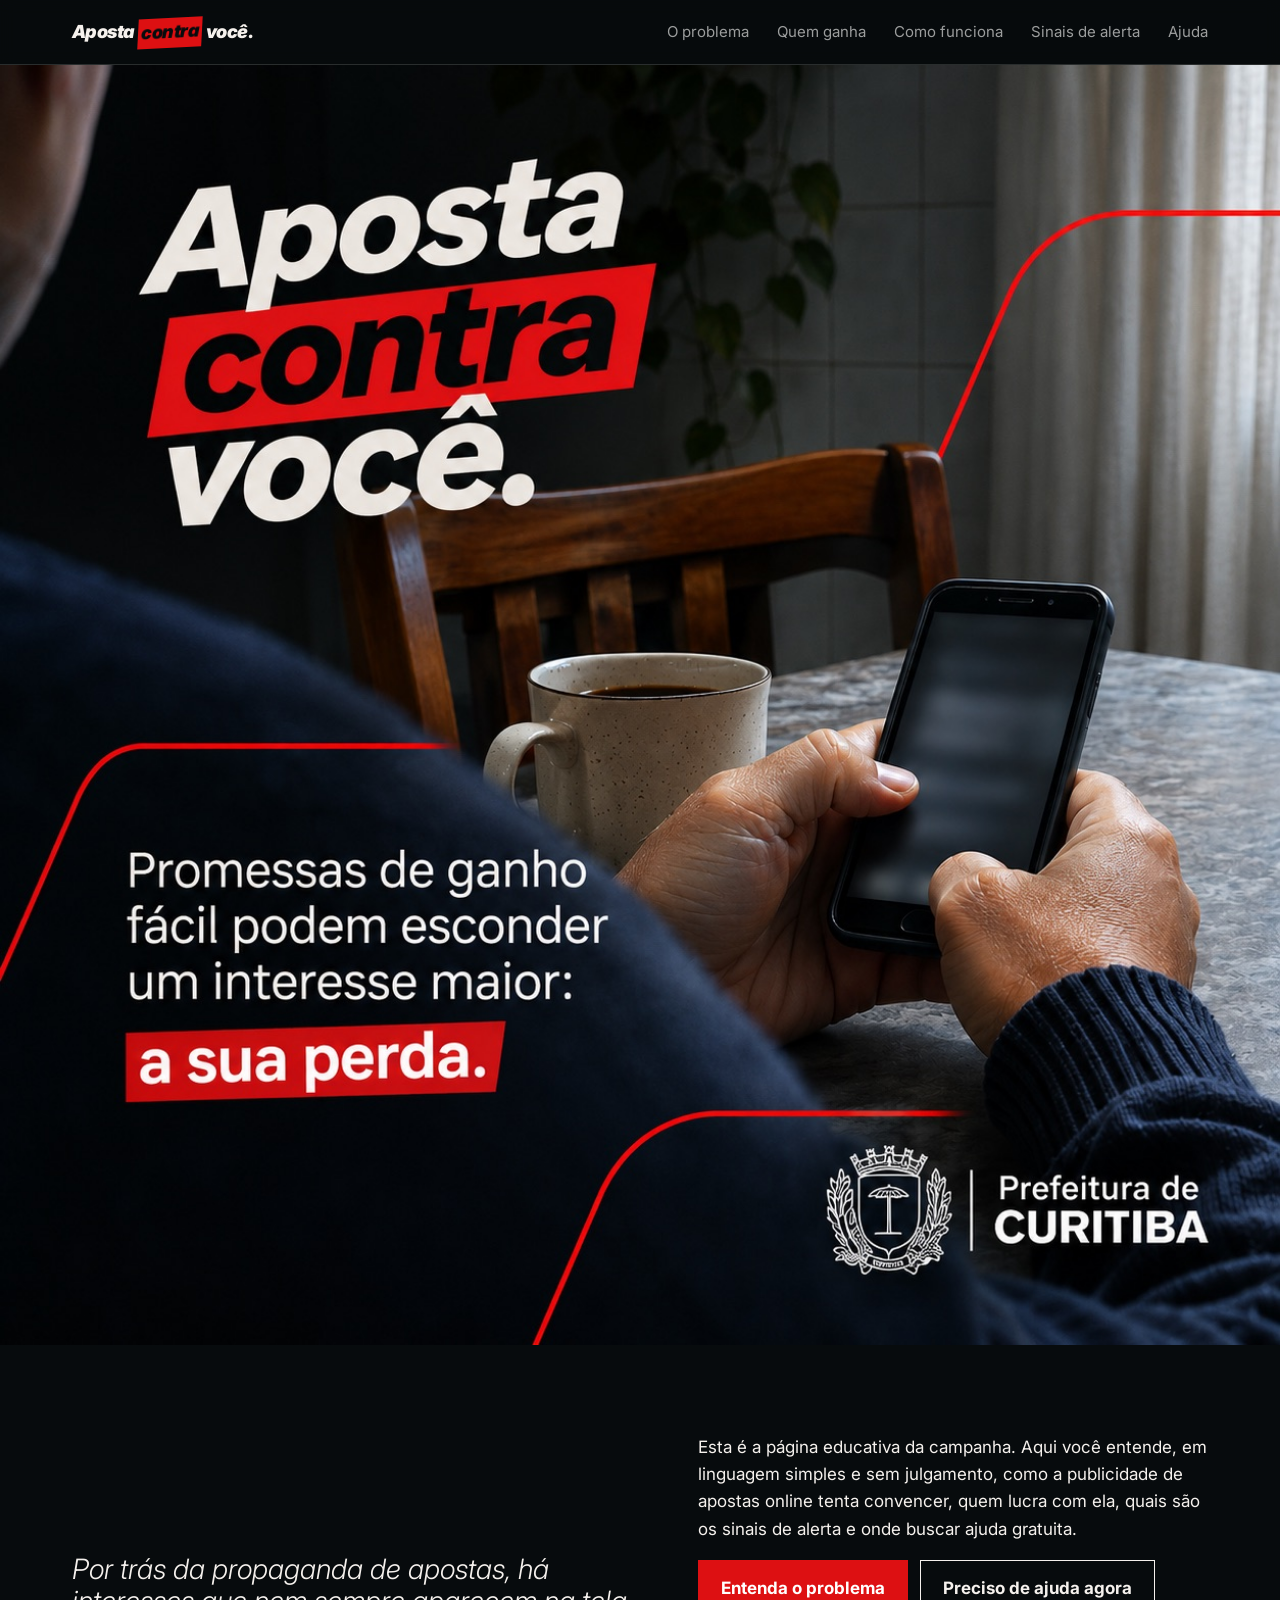
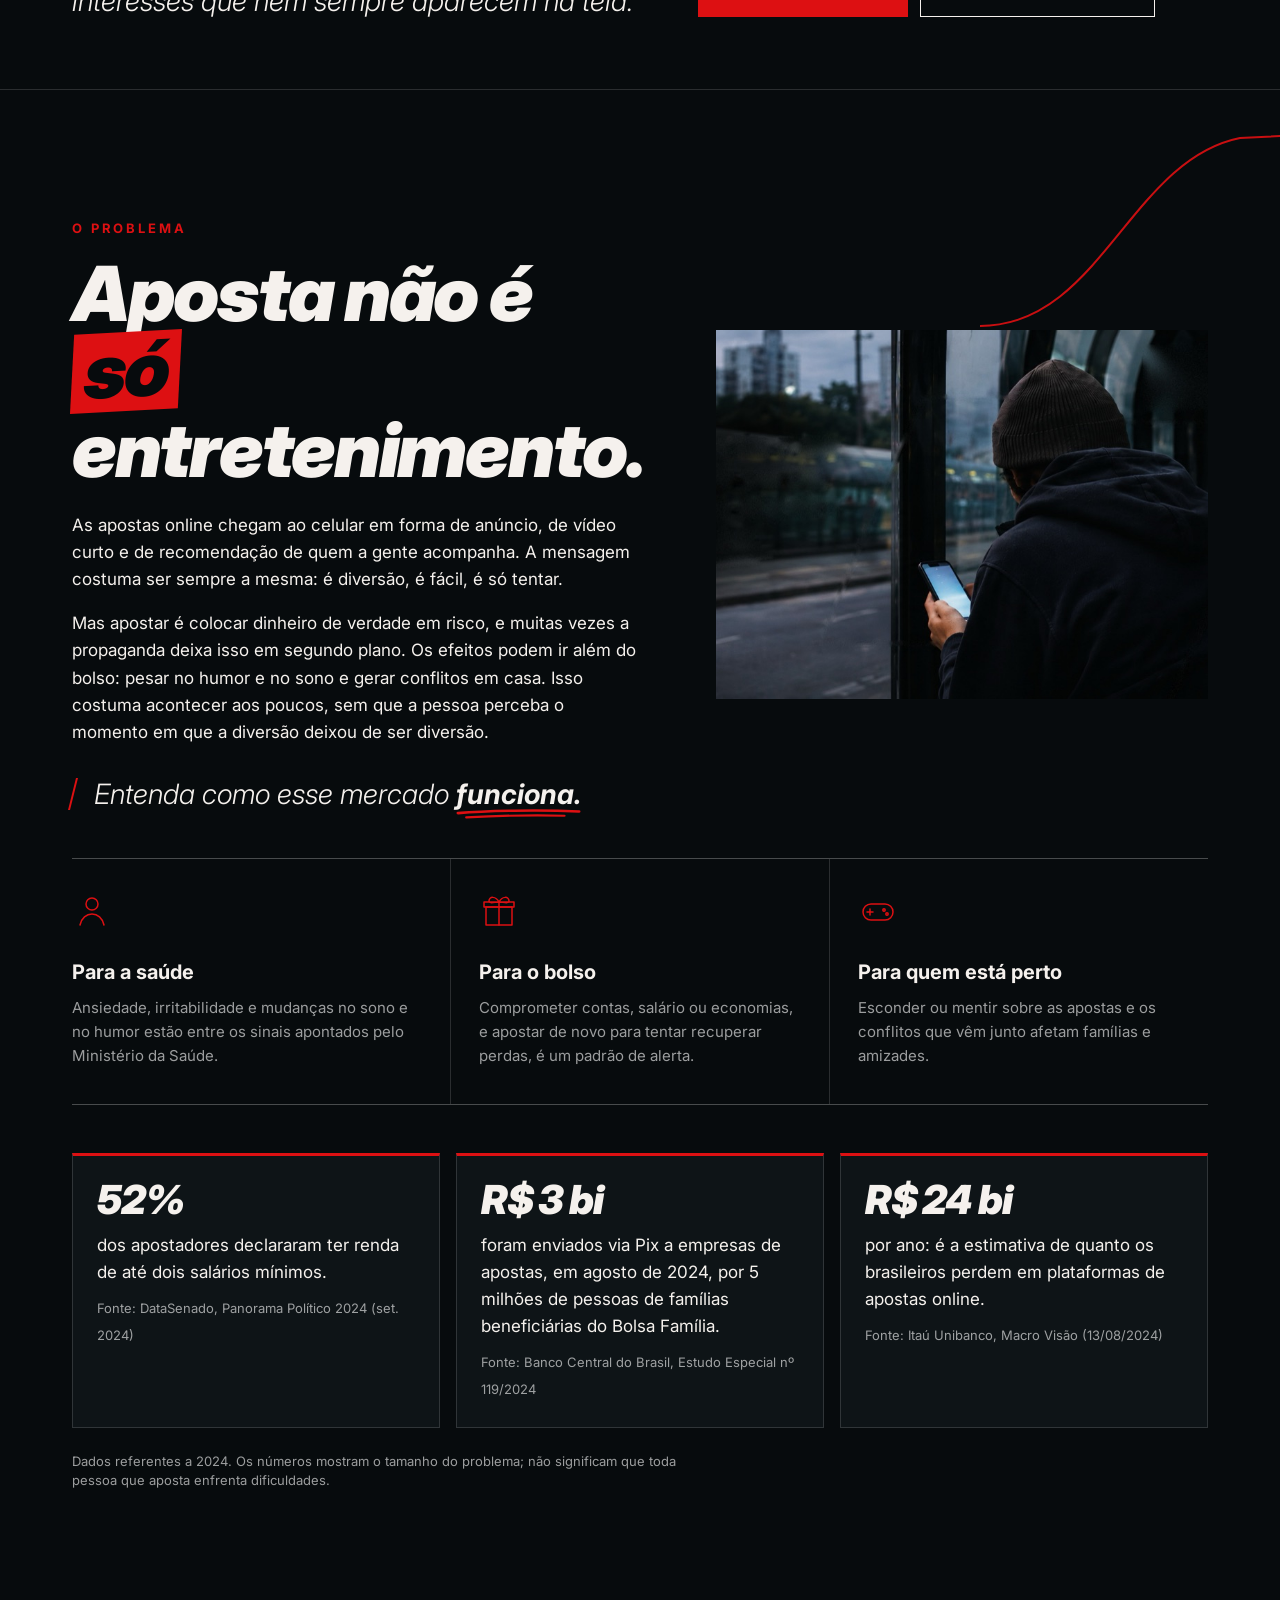
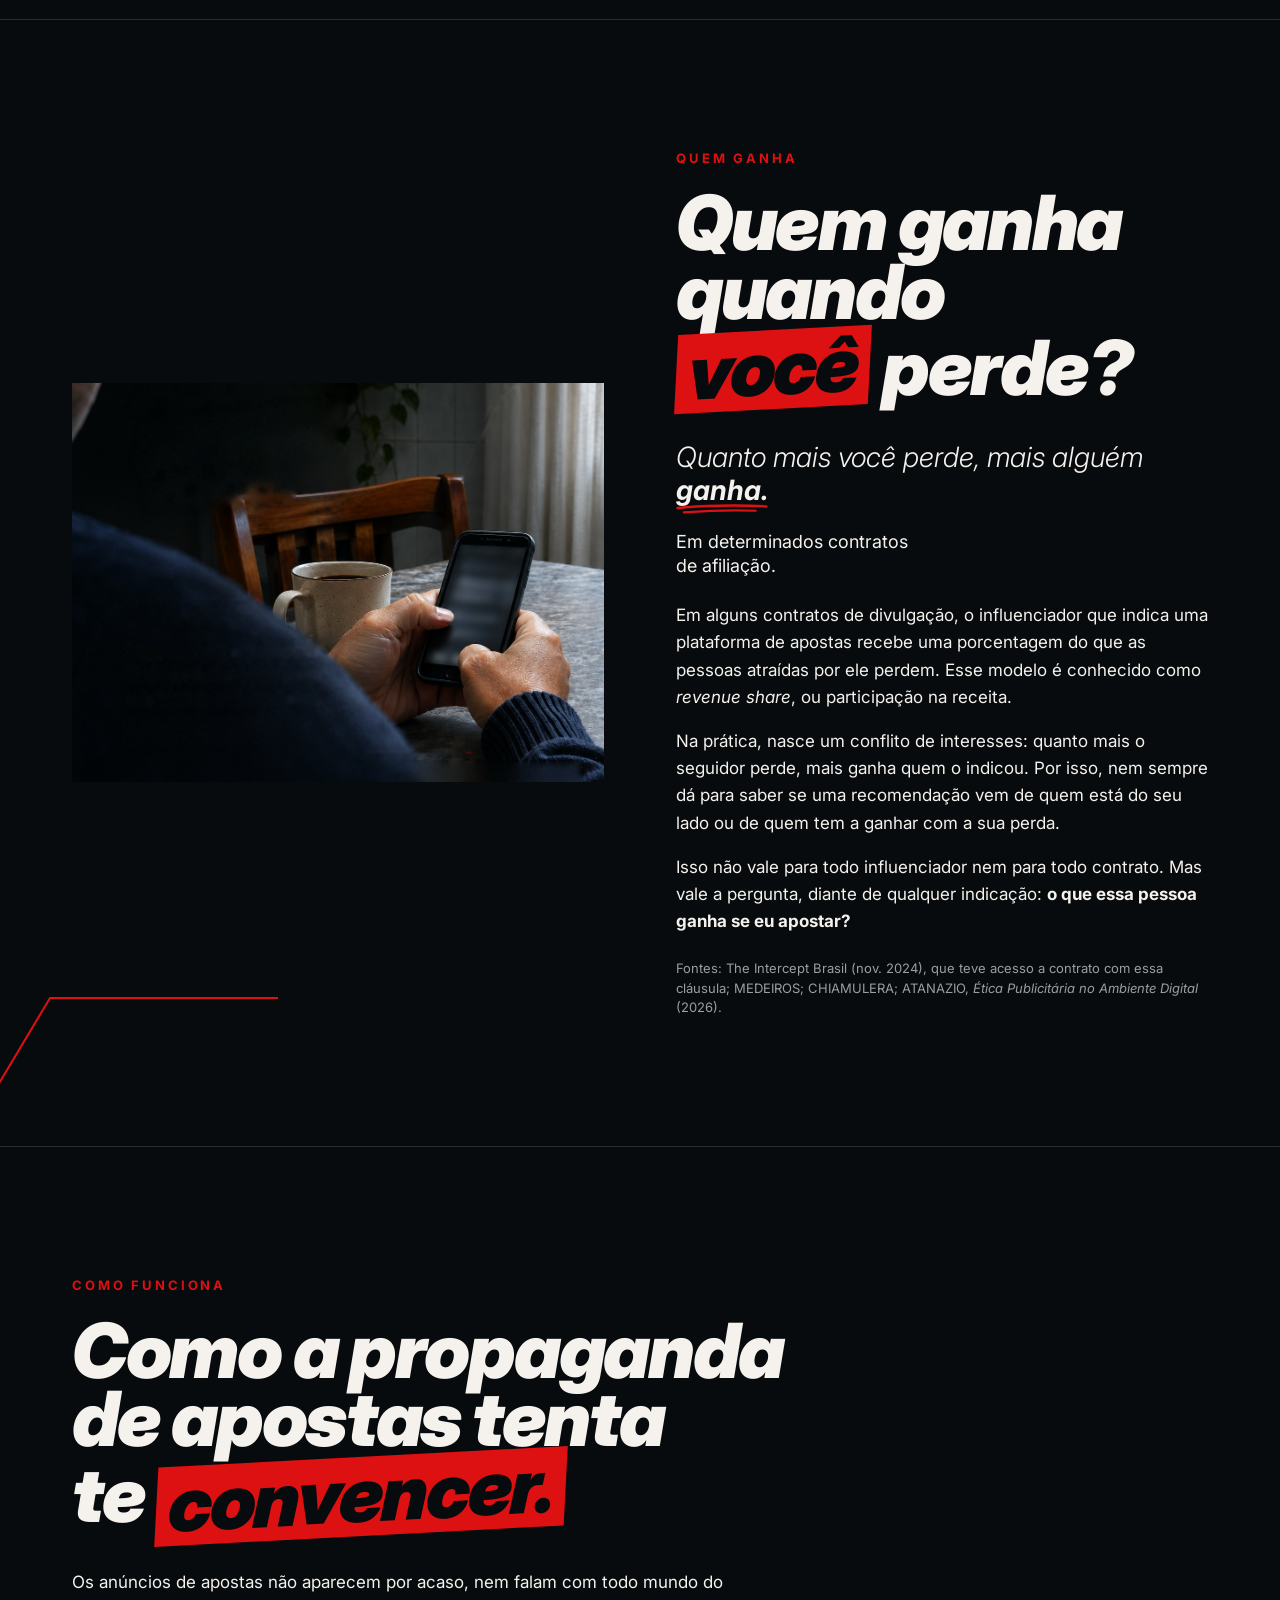
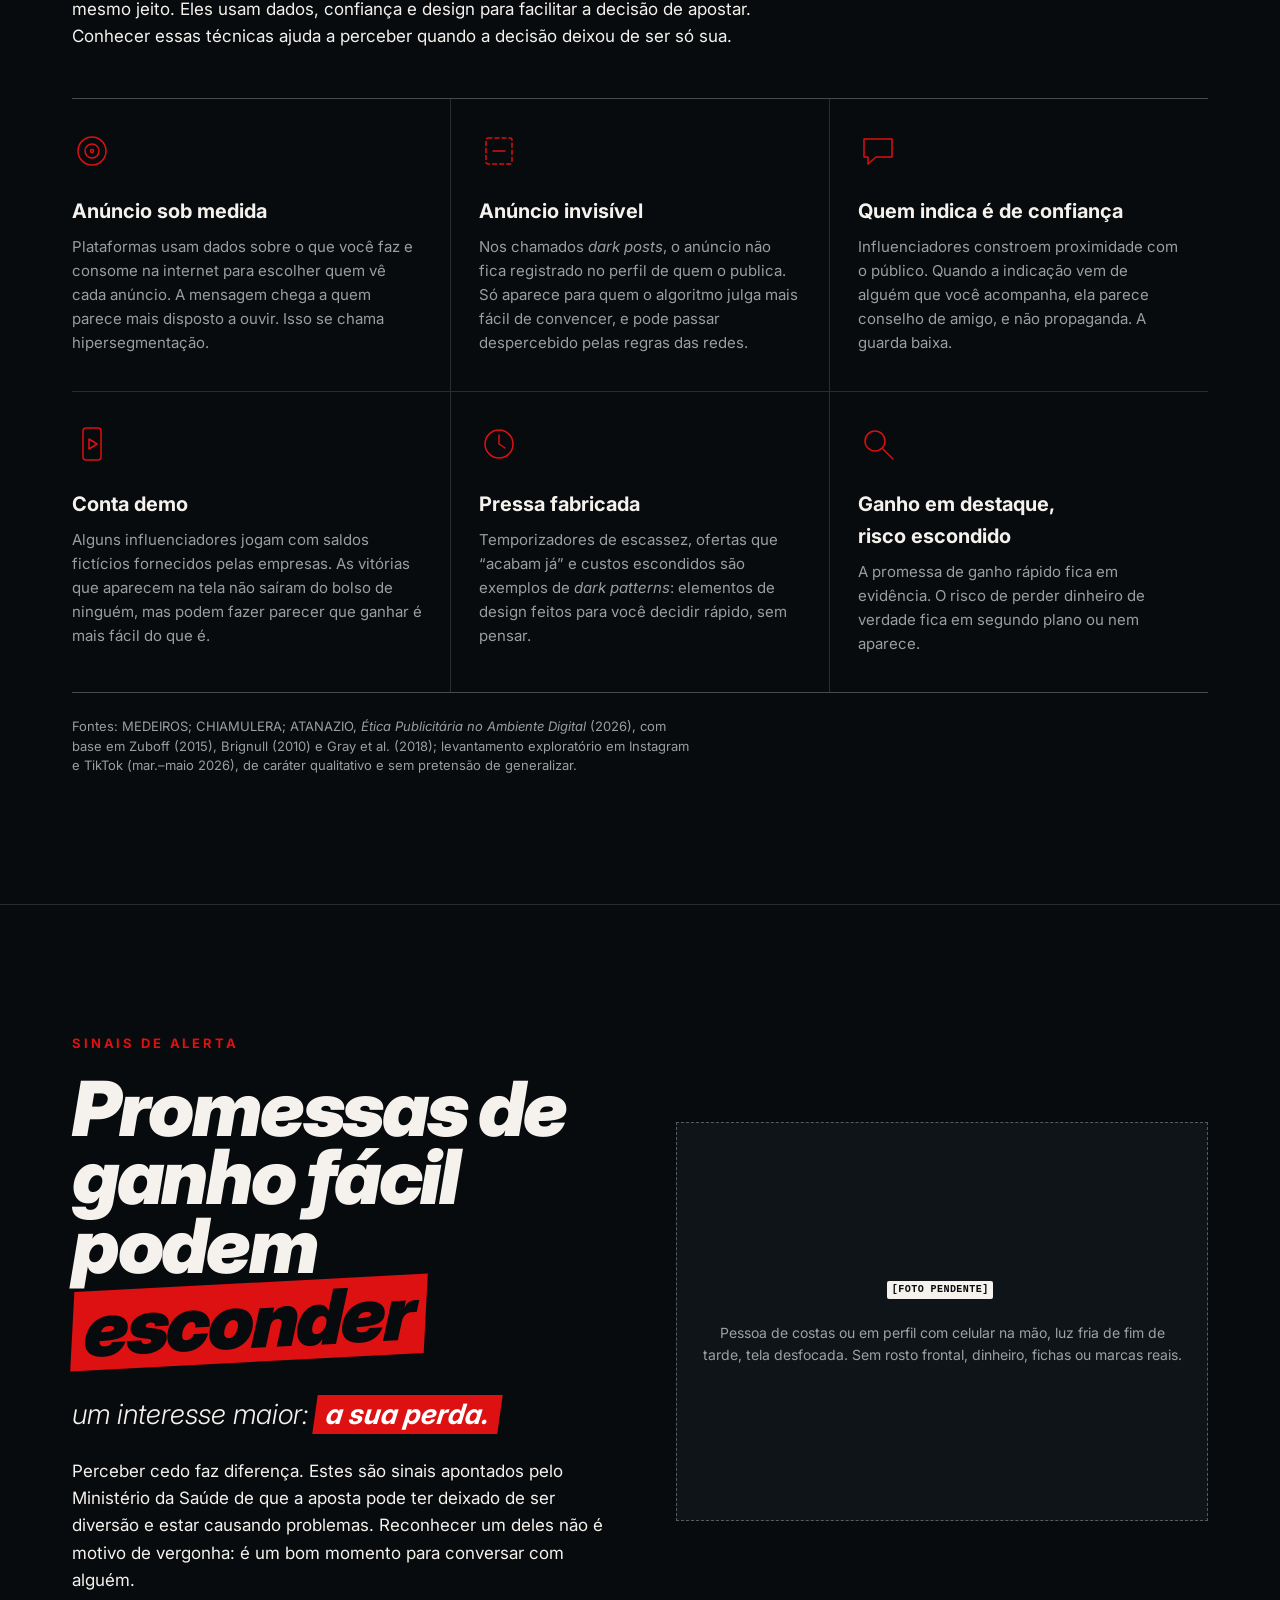
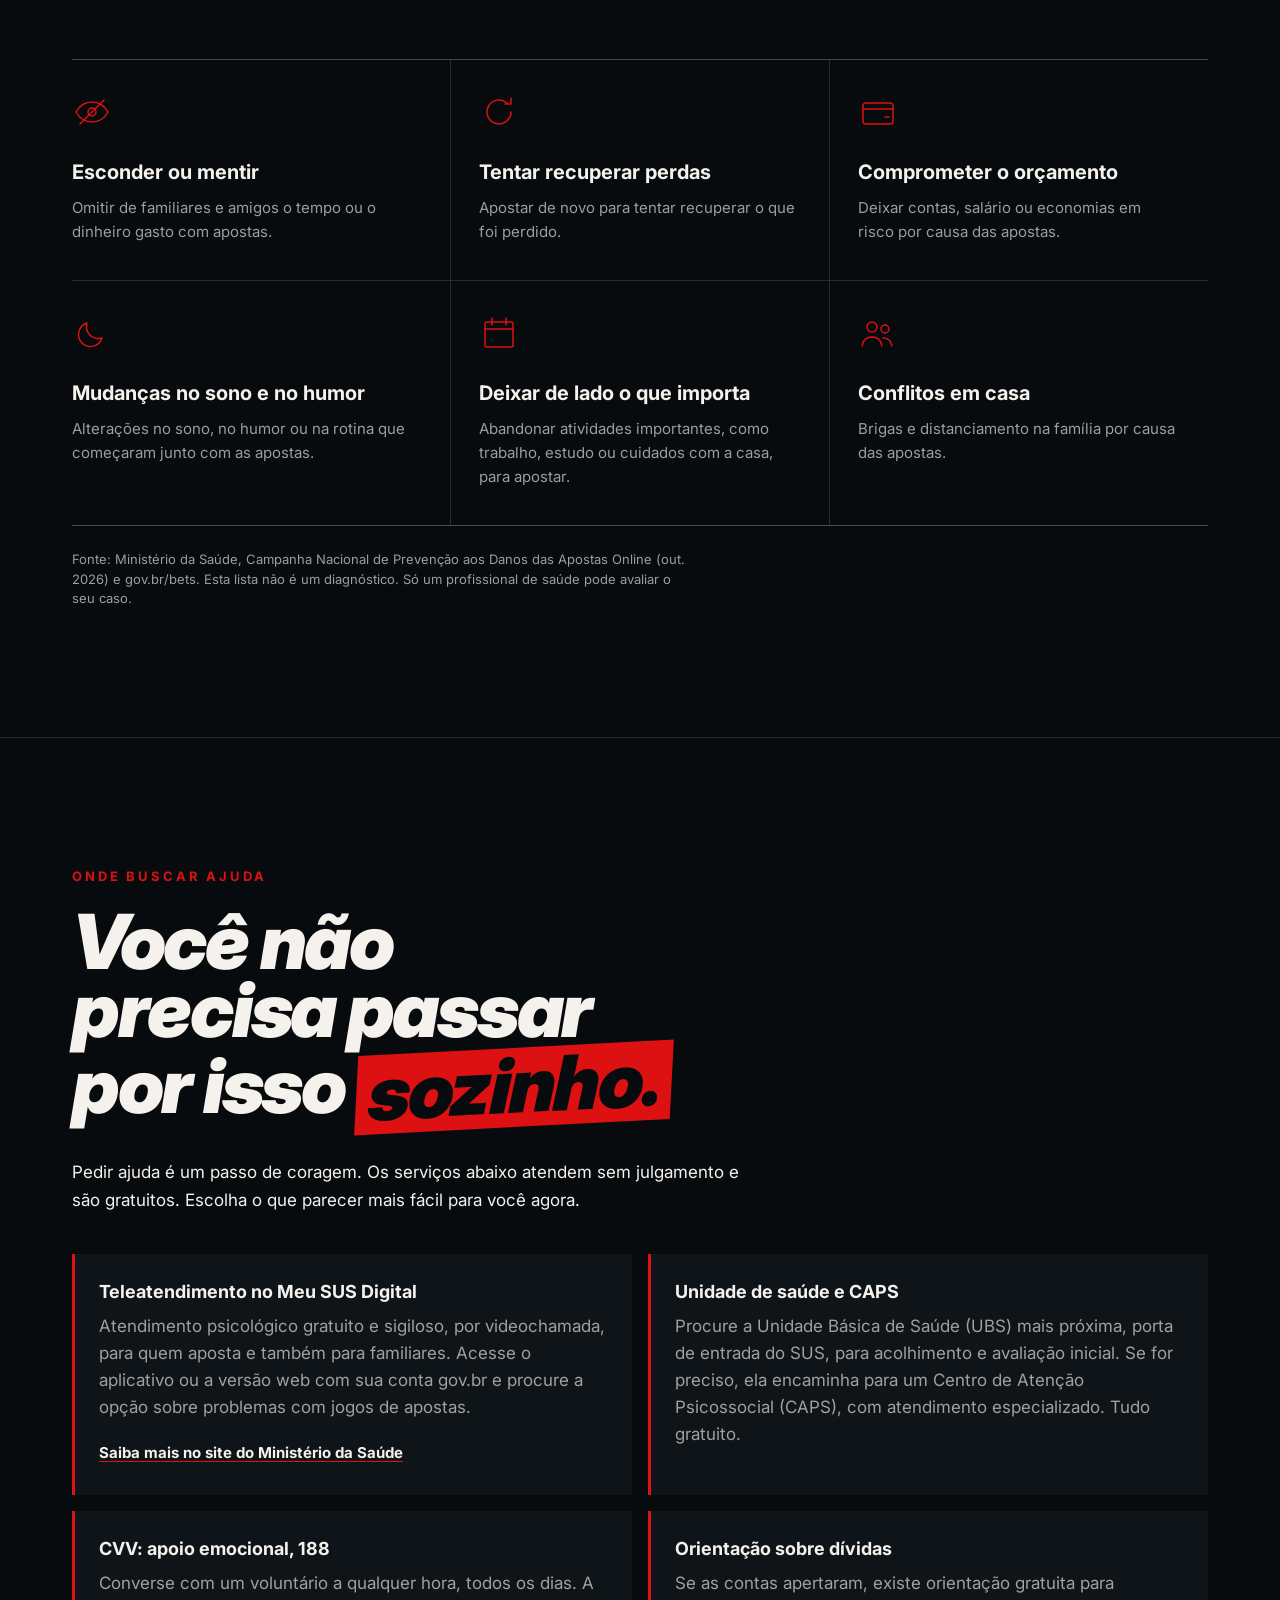
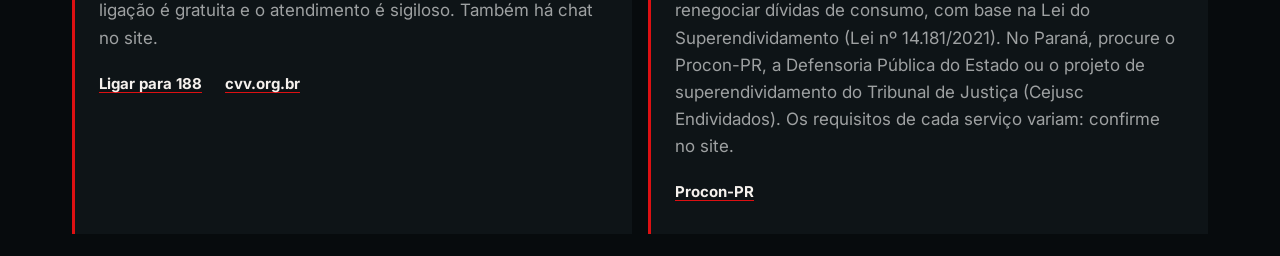
==== index.html @ 9fb99477 "Primeira versão da landing page educativa Co-Authored-By: Claude Opus 5.5 <noreply@anthropic.com>" ====
<!doctype html>
<html lang="pt-BR">
<head>
  <meta charset="utf-8">
  <meta name="viewport" content="width=device-width, initial-scale=1">
  <title>Aposta contra você. | Página educativa</title>
  <meta name="description" content="Entenda como a publicidade de apostas online tenta convencer você, quem lucra com ela, quais são os sinais de alerta e onde buscar ajuda gratuita. Simulação acadêmica, sem vínculo oficial com a Prefeitura de Curitiba.">
  <meta name="theme-color" content="#070B0D">

  <link rel="preconnect" href="https://fonts.googleapis.com">
  <link rel="preconnect" href="https://fonts.gstatic.com" crossorigin>
  <link href="https://fonts.googleapis.com/css2?family=Inter:ital,wght@0,300;0,400;0,700;0,900;1,300;1,400;1,700;1,900&display=swap" rel="stylesheet">
  <link rel="stylesheet" href="css/styles.css">
</head>
<body>
  <a class="pular" href="#conteudo">Pular para o conteúdo</a>

  <!-- ===================== CABEÇALHO ===================== -->
  <header class="topo">
    <div class="container">
      <a class="marca" href="#inicio" aria-label="Aposta contra você, início">
        Aposta <span class="faixa">contra</span> você.
      </a>
      <nav class="menu" aria-label="Seções da página">
        <ul>
          <li><a href="#problema">O problema</a></li>
          <li><a href="#quem-ganha">Quem ganha</a></li>
          <li><a href="#como-funciona">Como funciona</a></li>
          <li><a href="#sinais">Sinais de alerta</a></li>
          <li><a href="#ajuda">Ajuda</a></li>
        </ul>
      </nav>
    </div>
  </header>

  <main id="conteudo">

    <!-- ===================== 1. HERO (KV aprovado, sem alteração) ===================== -->
    <section class="hero" id="inicio" aria-labelledby="hero-titulo">
      <h1 id="hero-titulo" class="sr-only">Aposta contra você.</h1>
      <picture>
        <source media="(min-width: 768px)" srcset="img/kv-outdoor.jpg" width="2172" height="724">
        <img src="img/kv-quadrado.jpg" width="1254" height="1254"
             alt="Peça-chave da campanha Aposta contra você.: pessoa de costas olhando o celular em cena escura de fim de tarde, com frase de apoio sobre o interesse de quem lucra com a aposta e assinatura da Prefeitura de Curitiba.">
      </picture>

      <div class="container hero-chamada">
        <p class="apoio">
          Por trás da propaganda de apostas, há interesses que nem sempre aparecem na tela.
        </p>
        <div>
          <p class="texto">
            Esta é a página educativa da campanha. Aqui você entende, em linguagem simples e sem julgamento, como a publicidade de apostas online tenta convencer, quem lucra com ela, quais são os sinais de alerta e onde buscar ajuda gratuita.
          </p>
          <div class="acoes">
            <a class="botao primario" href="#problema">Entenda o problema</a>
            <a class="botao" href="#ajuda">Preciso de ajuda agora</a>
          </div>
        </div>
      </div>
    </section>

    <!-- ===================== 2. O PROBLEMA ===================== -->
    <section class="secao" id="problema" aria-labelledby="problema-titulo">
      <svg class="grafismo grafismo-curva" viewBox="0 0 340 200" aria-hidden="true">
        <path d="M0 196 C 120 196, 150 30, 260 8 L 340 4"/>
      </svg>
      <div class="container">
        <div class="dupla">
          <div>
            <p class="rotulo">O problema</p>
            <h2 class="titulo" id="problema-titulo">
              Aposta não é<br><span class="faixa">só</span><br>entretenimento.
            </h2>
            <div class="texto">
              <p>As apostas online chegam ao celular em forma de anúncio, de vídeo curto e de recomendação de quem a gente acompanha. A mensagem costuma ser sempre a mesma: é diversão, é fácil, é só tentar.</p>
              <p>Mas apostar é colocar dinheiro de verdade em risco, e muitas vezes a propaganda deixa isso em segundo plano. Os efeitos podem ir além do bolso: pesar no humor e no sono e gerar conflitos em casa. Isso costuma acontecer aos poucos, sem que a pessoa perceba o momento em que a diversão deixou de ser diversão.</p>
            </div>
            <div class="divisor-frase">
              <p class="apoio" style="margin:0">Entenda como esse mercado <span class="rabisco">funciona.</span></p>
            </div>
          </div>
          <figure class="foto">
            <img class="foco-direita" src="img/foto-ponto-onibus.jpg" width="1600" height="533" loading="lazy"
                 alt="Jovem de capuz, de costas, olha o celular em um ponto de ônibus no fim de tarde.">
          </figure>
        </div>

        <ul class="lista-3" aria-label="Riscos das apostas online">
          <li>
            <svg viewBox="0 0 40 40" aria-hidden="true"><circle cx="20" cy="13" r="6"/><path d="M8 34c1.5-7 6.5-11 12-11s10.5 4 12 11"/></svg>
            <h3>Para a saúde</h3>
            <p>Ansiedade, irritabilidade e mudanças no sono e no humor estão entre os sinais apontados pelo Ministério da Saúde.</p>
          </li>
          <li>
            <svg viewBox="0 0 40 40" aria-hidden="true"><rect x="7" y="16" width="26" height="18"/><path d="M5 11h30v5H5zM20 11v23M20 11c-3-6-10-6-10-1 0 3 6 1 10 1zM20 11c3-6 10-6 10-1 0 3-6 1-10 1z"/></svg>
            <h3>Para o bolso</h3>
            <p>Comprometer contas, salário ou economias, e apostar de novo para tentar recuperar perdas, é um padrão de alerta.</p>
          </li>
          <li>
            <svg viewBox="0 0 40 40" aria-hidden="true"><rect x="5" y="13" width="30" height="16" rx="8"/><path d="M12 18v6M9 21h6"/><circle cx="26" cy="19" r="1.2"/><circle cx="29" cy="23" r="1.2"/></svg>
            <h3>Para quem está perto</h3>
            <p>Esconder ou mentir sobre as apostas e os conflitos que vêm junto afetam famílias e amizades.</p>
          </li>
        </ul>

        <div class="dados" aria-label="Dados sobre apostas online">
          <div class="dado">
            <span class="numero">52%</span>
            <p>dos apostadores declararam ter renda de até dois salários mínimos.</p>
            <cite>Fonte: DataSenado, Panorama Político 2024 (set. 2024)</cite>
          </div>
          <div class="dado">
            <span class="numero">R$ 3 bi</span>
            <p>foram enviados via Pix a empresas de apostas, em agosto de 2024, por 5 milhões de pessoas de famílias beneficiárias do Bolsa Família.</p>
            <cite>Fonte: Banco Central do Brasil, Estudo Especial nº 119/2024</cite>
          </div>
          <div class="dado">
            <span class="numero">R$ 24 bi</span>
            <p>por ano: é a estimativa de quanto os brasileiros perdem em plataformas de apostas online.</p>
            <cite>Fonte: Itaú Unibanco, Macro Visão (13/08/2024)</cite>
          </div>
        </div>
        <p class="nota-fonte">Dados referentes a 2024. Os números mostram o tamanho do problema; não significam que toda pessoa que aposta enfrenta dificuldades.</p>
      </div>
    </section>

    <!-- ===================== 3. QUEM GANHA (pergunta e resposta) ===================== -->
    <section class="secao" id="quem-ganha" aria-labelledby="quem-ganha-titulo">
      <svg class="grafismo grafismo-trapezio" viewBox="0 0 300 120" aria-hidden="true">
        <path d="M2 118 L 70 4 L 298 4"/>
      </svg>
      <div class="container">
        <div class="dupla invertida">
          <div>
            <p class="rotulo">Quem ganha</p>
            <h2 class="titulo" id="quem-ganha-titulo">
              Quem ganha<br>quando<br><span class="faixa">você</span> perde?
            </h2>
            <p class="apoio">Quanto mais você perde, mais alguém <span class="rabisco">ganha.</span></p>
            <p class="ressalva">Em determinados contratos<br>de afiliação.</p>
            <div class="texto">
              <p>Em alguns contratos de divulgação, o influenciador que indica uma plataforma de apostas recebe uma porcentagem do que as pessoas atraídas por ele perdem. Esse modelo é conhecido como <em>revenue share</em>, ou participação na receita.</p>
              <p>Na prática, nasce um conflito de interesses: quanto mais o seguidor perde, mais ganha quem o indicou. Por isso, nem sempre dá para saber se uma recomendação vem de quem está do seu lado ou de quem tem a ganhar com a sua perda.</p>
              <p>Isso não vale para todo influenciador nem para todo contrato. Mas vale a pergunta, diante de qualquer indicação: <strong>o que essa pessoa ganha se eu apostar?</strong></p>
            </div>
            <p class="nota-fonte">Fontes: The Intercept Brasil (nov. 2024), que teve acesso a contrato com essa cláusula; MEDEIROS; CHIAMULERA; ATANAZIO, <em>Ética Publicitária no Ambiente Digital</em> (2026).</p>
          </div>
          <figure class="foto">
            <img src="img/foto-cozinha.jpg" width="1200" height="1200" loading="lazy"
                 alt="Homem idoso, de costas, sentado à mesa da cozinha com uma xícara de café, segura o celular com as duas mãos.">
          </figure>
        </div>
      </div>
    </section>

    <!-- ===================== 4. COMO FUNCIONA (técnicas de persuasão) ===================== -->
    <section class="secao" id="como-funciona" aria-labelledby="como-funciona-titulo">
      <div class="container">
        <p class="rotulo">Como funciona</p>
        <h2 class="titulo" id="como-funciona-titulo">
          Como a propaganda<br>de apostas tenta<br>te <span class="faixa">convencer.</span>
        </h2>
        <div class="texto">
          <p>Os anúncios de apostas não aparecem por acaso, nem falam com todo mundo do mesmo jeito. Eles usam dados, confiança e design para facilitar a decisão de apostar. Conhecer essas técnicas ajuda a perceber quando a decisão deixou de ser só sua.</p>
        </div>

        <ul class="lista-3 seis" aria-label="Seis técnicas usadas na publicidade de apostas">
          <li>
            <svg viewBox="0 0 40 40" aria-hidden="true"><circle cx="20" cy="20" r="14"/><circle cx="20" cy="20" r="7"/><circle cx="20" cy="20" r="1.5"/></svg>
            <h3>Anúncio sob medida</h3>
            <p>Plataformas usam dados sobre o que você faz e consome na internet para escolher quem vê cada anúncio. A mensagem chega a quem parece mais disposto a ouvir. Isso se chama hipersegmentação.</p>
          </li>
          <li>
            <svg viewBox="0 0 40 40" aria-hidden="true"><rect x="7" y="7" width="26" height="26" rx="2" stroke-dasharray="4 3"/><path d="M14 20h12"/></svg>
            <h3>Anúncio invisível</h3>
            <p>Nos chamados <em>dark posts</em>, o anúncio não fica registrado no perfil de quem o publica. Só aparece para quem o algoritmo julga mais fácil de convencer, e pode passar despercebido pelas regras das redes.</p>
          </li>
          <li>
            <svg viewBox="0 0 40 40" aria-hidden="true"><path d="M6 8h28v18H18l-8 7v-7H6z"/></svg>
            <h3>Quem indica é de confiança</h3>
            <p>Influenciadores constroem proximidade com o público. Quando a indicação vem de alguém que você acompanha, ela parece conselho de amigo, e não propaganda. A guarda baixa.</p>
          </li>
          <li>
            <svg viewBox="0 0 40 40" aria-hidden="true"><rect x="11" y="4" width="18" height="32" rx="3"/><path d="M17 15l8 5-8 5z"/></svg>
            <h3>Conta demo</h3>
            <p>Alguns influenciadores jogam com saldos fictícios fornecidos pelas empresas. As vitórias que aparecem na tela não saíram do bolso de ninguém, mas podem fazer parecer que ganhar é mais fácil do que é.</p>
          </li>
          <li>
            <svg viewBox="0 0 40 40" aria-hidden="true"><circle cx="20" cy="20" r="14"/><path d="M20 11v9l6 4"/></svg>
            <h3>Pressa fabricada</h3>
            <p>Temporizadores de escassez, ofertas que “acabam já” e custos escondidos são exemplos de <em>dark patterns</em>: elementos de design feitos para você decidir rápido, sem pensar.</p>
          </li>
          <li>
            <svg viewBox="0 0 40 40" aria-hidden="true"><circle cx="17" cy="17" r="10"/><path d="M25 25l10 10"/></svg>
            <h3>Ganho em destaque, risco escondido</h3>
            <p>A promessa de ganho rápido fica em evidência. O risco de perder dinheiro de verdade fica em segundo plano ou nem aparece.</p>
          </li>
        </ul>
        <p class="nota-fonte">Fontes: MEDEIROS; CHIAMULERA; ATANAZIO, <em>Ética Publicitária no Ambiente Digital</em> (2026), com base em Zuboff (2015), Brignull (2010) e Gray et al. (2018); levantamento exploratório em Instagram e TikTok (mar.–maio 2026), de caráter qualitativo e sem pretensão de generalizar.</p>
      </div>
    </section>

    <!-- ===================== 5. SINAIS DE ALERTA / MENSAGEM DA CAMPANHA ===================== -->
    <section class="secao" id="sinais" aria-labelledby="sinais-titulo">
      <div class="container">
        <div class="dupla">
          <div>
            <p class="rotulo">Sinais de alerta</p>
            <h2 class="titulo" id="sinais-titulo">
              Promessas de<br>ganho fácil<br>podem <span class="faixa">esconder</span>
            </h2>
            <p class="apoio">um interesse maior: <span class="faixa-frase">a sua perda.</span></p>
            <div class="texto">
              <p>Perceber cedo faz diferença. Estes são sinais apontados pelo Ministério da Saúde de que a aposta pode ter deixado de ser diversão e estar causando problemas. Reconhecer um deles não é motivo de vergonha: é um bom momento para conversar com alguém.</p>
            </div>
          </div>
          <div class="foto foto-vazia" role="img" aria-label="Espaço reservado para foto">
            <span>
              <span class="pendente">[FOTO PENDENTE]</span><br><br>
              Pessoa de costas ou em perfil com celular na mão, luz fria de fim de tarde, tela desfocada. Sem rosto frontal, dinheiro, fichas ou marcas reais.
            </span>
          </div>
        </div>

        <ul class="lista-3 seis" aria-label="Sinais de alerta">
          <li>
            <svg viewBox="0 0 40 40" aria-hidden="true"><path d="M4 20c4-7 10-10 16-10s12 3 16 10c-4 7-10 10-16 10S8 27 4 20z"/><circle cx="20" cy="20" r="4"/><path d="M8 32L32 8"/></svg>
            <h3>Esconder ou mentir</h3>
            <p>Omitir de familiares e amigos o tempo ou o dinheiro gasto com apostas.</p>
          </li>
          <li>
            <svg viewBox="0 0 40 40" aria-hidden="true"><path d="M32 20a12 12 0 1 1-4-9M32 6v6h-6"/></svg>
            <h3>Tentar recuperar perdas</h3>
            <p>Apostar de novo para tentar recuperar o que foi perdido.</p>
          </li>
          <li>
            <svg viewBox="0 0 40 40" aria-hidden="true"><rect x="5" y="11" width="30" height="21" rx="3"/><path d="M5 17h30M27 25h4"/></svg>
            <h3>Comprometer o orçamento</h3>
            <p>Deixar contas, salário ou economias em risco por causa das apostas.</p>
          </li>
          <li>
            <svg viewBox="0 0 40 40" aria-hidden="true"><path d="M30 25A12 12 0 0 1 15 10a12 12 0 1 0 15 15z"/></svg>
            <h3>Mudanças no sono e no humor</h3>
            <p>Alterações no sono, no humor ou na rotina que começaram junto com as apostas.</p>
          </li>
          <li>
            <svg viewBox="0 0 40 40" aria-hidden="true"><rect x="6" y="9" width="28" height="25" rx="2"/><path d="M6 16h28M13 5v7M27 5v7"/></svg>
            <h3>Deixar de lado o que importa</h3>
            <p>Abandonar atividades importantes, como trabalho, estudo ou cuidados com a casa, para apostar.</p>
          </li>
          <li>
            <svg viewBox="0 0 40 40" aria-hidden="true"><circle cx="14" cy="14" r="5"/><circle cx="27" cy="16" r="4"/><path d="M4 33c1-6 5-9 10-9s9 3 10 9M25 25c5 0 8 3 9 8"/></svg>
            <h3>Conflitos em casa</h3>
            <p>Brigas e distanciamento na família por causa das apostas.</p>
          </li>
        </ul>
        <p class="nota-fonte">Fonte: Ministério da Saúde, Campanha Nacional de Prevenção aos Danos das Apostas Online (out. 2026) e gov.br/bets. Esta lista não é um diagnóstico. Só um profissional de saúde pode avaliar o seu caso.</p>
      </div>
    </section>

    <!-- ===================== 6. AJUDA ===================== -->
    <section class="secao" id="ajuda" aria-labelledby="ajuda-titulo">
      <div class="container">
        <p class="rotulo">Onde buscar ajuda</p>
        <h2 class="titulo" id="ajuda-titulo">
          Você não<br>precisa passar<br>por isso <span class="faixa">sozinho.</span>
        </h2>
        <div class="texto">
          <p>Pedir ajuda é um passo de coragem. Os serviços abaixo atendem sem julgamento e são gratuitos. Escolha o que parecer mais fácil para você agora.</p>
        </div>

        <ul class="canais" aria-label="Canais de ajuda">
          <li class="canal">
            <h3>Teleatendimento no Meu SUS Digital</h3>
            <p>Atendimento psicológico gratuito e sigiloso, por videochamada, para quem aposta e também para familiares. Acesse o aplicativo ou a versão web com sua conta gov.br e procure a opção sobre problemas com jogos de apostas.</p>
            <a class="acao" href="https://www.gov.br/bets">Saiba mais no site do Ministério da Saúde</a>
          </li>
          <li class="canal">
            <h3>Unidade de saúde e CAPS</h3>
            <p>Procure a Unidade Básica de Saúde (UBS) mais próxima, porta de entrada do SUS, para acolhimento e avaliação inicial. Se for preciso, ela encaminha para um Centro de Atenção Psicossocial (CAPS), com atendimento especializado. Tudo gratuito.</p>
          </li>
          <li class="canal">
            <h3>CVV: apoio emocional, 188</h3>
            <p>Converse com um voluntário a qualquer hora, todos os dias. A ligação é gratuita e o atendimento é sigiloso. Também há chat no site.</p>
            <a class="acao" href="tel:188">Ligar para 188</a>
            <a class="acao" href="https://cvv.org.br">cvv.org.br</a>
          </li>
          <li class="canal">
            <h3>Orientação sobre dívidas</h3>
            <p>Se as contas apertaram, existe orientação gratuita para renegociar dívidas de consumo, com base na Lei do Superendividamento (Lei nº 14.181/2021). No Paraná, procure o Procon-PR, a Defensoria Pública do Estado ou o projeto de superendividamento do Tribunal de Justiça (Cejusc Endividados). Os requisitos de cada serviço variam: confirme no site.</p>
            <a class="acao" href="https://www.procon.pr.gov.br">Procon-PR</a>
          </li>
        </ul>

        <p class="aviso-urgencia">
          <strong>Em crise ou com risco à vida, não espere.</strong> Ligue para o Samu, no <a href="tel:192">192</a>, ou vá a uma Unidade de Pronto Atendimento (UPA) ou pronto-socorro. Você também pode ligar para o CVV, no <a href="tel:188">188</a>, a qualquer hora.
        </p>
        <p class="nota-fonte">Fontes: Ministério da Saúde (gov.br/bets e Campanha Nacional de Prevenção aos Danos das Apostas Online, out. 2026); CVV (cvv.org.br); Prefeitura de Curitiba (Samu 192 e UPAs). Serviços e contatos podem mudar: confirme nos canais oficiais.</p>
      </div>
    </section>

  </main>

  <!-- ===================== RODAPÉ ===================== -->
  <footer class="rodape">
    <div class="container">
      <div class="rodape-grade">
        <div>
          <h2>Projeto acadêmico</h2>
          <p>TCC II de Publicidade e Propaganda: Ética Publicitária no Ambiente Digital.</p>
          <p>Equipe: André Henrique Coelho Medeiros, Bruno Silva Chiamulera e Miguel Atanazio.</p>
          <p>Universidade Tuiuti do Paraná, Curitiba, PR. 2026. Orientadora: Profª. Patrícia Bellotti Carvalho.</p>
        </div>
        <div>
          <h2>Fontes</h2>
          <ul class="fontes">
            <li>BANCO CENTRAL DO BRASIL. <a href="https://www.bcb.gov.br/conteudo/relatorioinflacao/EstudosEspeciais/EE119_Analise_tecnica_sobre_o_mercado_de_apostas_online_no_Brasil_e_o_perfil_dos_apostadores.pdf">Estudo Especial nº 119/2024</a>.</li>
            <li>DATASENADO. <a href="https://www12.senado.leg.br/noticias/arquivos/2024/09/30/relatorio_apostasesportivas-golpesdigitais-endividamento-1.pdf">Panorama Político 2024: apostas esportivas, golpes digitais e endividamento</a>.</li>
            <li>ITAÚ UNIBANCO. <a href="https://macroattachment.cloud.itau.com.br/attachments/a77e92d9-319f-45ca-b657-6c721241804b/13082024_MACRO_VISAO_Apostas_on-line.pdf">Macro Visão: apostas on-line</a>, 13 ago. 2024.</li>
            <li>THE INTERCEPT BRASIL. <a href="https://intercept.com.br/2024/11/07/bets-prior-influenciadores/">Contrato revela que influenciadores ganham conforme o prejuízo de apostadores</a>, 7 nov. 2024.</li>
            <li>MINISTÉRIO DA SAÚDE. <a href="https://agenciagov.ebc.com.br/noticias/202610/campanha-do-ministerio-da-saude-orienta-sobre-riscos-das-apostas-online-e-atendimento-disponivel-no-sus">Campanha indica como o SUS pode ajudar</a> (Agência Gov), 1 out. 2026; <a href="https://www.gov.br/bets">gov.br/bets</a>.</li>
            <li>CVV. <a href="https://cvv.org.br">Centro de Valorização da Vida</a>.</li>
            <li>BRIGNULL, H. <a href="https://www.deceptive.design/">Deceptive Patterns</a> (antes Dark Patterns), 2010.</li>
          </ul>
        </div>
        <div class="assinatura">
          <img src="img/assinatura-prefeitura.png" width="406" height="151"
               alt="Assinatura: Prefeitura de Curitiba (uso fictício, simulação acadêmica)">
        </div>
      </div>
      <p class="rotulo-academico">
        Simulação acadêmica: sem vínculo oficial com a Prefeitura de Curitiba. A Prefeitura é cliente fictício deste projeto.
      </p>
    </div>
  </footer>
</body>
</html>
---- css/styles.css ----
/* ==========================================================================
   Aposta contra você — página educativa
   Tokens extraídos de assests/Sistema Visual V2.png
   ========================================================================== */

:root {
  /* Cores (Sistema Visual V2) */
  --preto: #070B0D;          /* fundo de todas as peças (leve tom azul-petróleo) */
  --vermelho: #DD1012;       /* faixa de destaque, divisor, grafismos, rabisco, ícones */
  --branco-papel: #F5F1ED;   /* títulos e textos principais */
  --branco-60: rgba(255, 255, 255, 0.6); /* apoio, notas e rodapés */
  --branco-50: rgba(255, 255, 255, 0.5); /* rótulo acadêmico (Light 50%) */
  --linha: rgba(255, 255, 255, 0.14);    /* separadores finos */
  --superficie: #0E1417;     /* leve variação do preto para blocos */

  /* Tipografia (Inter) */
  --fonte: "Inter", system-ui, -apple-system, "Segoe UI", Roboto, Arial, sans-serif;

  /* Espaçamento */
  --gutter: 16px;
  --max: 1200px;
  --secao-y: clamp(64px, 10vw, 128px);
}

*,
*::before,
*::after { box-sizing: border-box; }

html { scroll-behavior: smooth; }
@media (prefers-reduced-motion: reduce) { html { scroll-behavior: auto; } }

body {
  margin: 0;
  background: var(--preto);
  color: var(--branco-papel);
  font-family: var(--fonte);
  font-size: 1.0625rem;
  line-height: 1.6;
  -webkit-font-smoothing: antialiased;
  text-rendering: optimizeLegibility;
}

img { display: block; max-width: 100%; height: auto; }

a { color: inherit; text-decoration-color: var(--vermelho); text-underline-offset: 3px; }
a:hover { text-decoration-thickness: 2px; }

:focus-visible {
  outline: 3px solid var(--branco-papel);
  outline-offset: 3px;
}

.container {
  width: 100%;
  max-width: var(--max);
  margin-inline: auto;
  padding-inline: var(--gutter);
}
@media (min-width: 768px) { :root { --gutter: 32px; } }

.sr-only {
  position: absolute !important;
  width: 1px; height: 1px;
  padding: 0; margin: -1px;
  overflow: hidden; clip: rect(0 0 0 0);
  white-space: nowrap; border: 0;
}

.pular {
  position: absolute; left: var(--gutter); top: -60px;
  background: var(--branco-papel); color: var(--preto);
  padding: 10px 16px; font-weight: 700; z-index: 100;
}
.pular:focus { top: 12px; }

/* --------------------------------------------------------------------------
   Marcador de texto provisório
   -------------------------------------------------------------------------- */
.pendente {
  display: inline-block;
  font-family: ui-monospace, SFMono-Regular, Menlo, monospace;
  font-size: 0.72em;
  font-style: normal;
  font-weight: 700;
  letter-spacing: 0.04em;
  color: var(--preto);
  background: var(--branco-papel);
  padding: 0.1em 0.45em;
  margin-right: 0.35em;
  vertical-align: 0.12em;
  border-radius: 2px;
  white-space: nowrap;
}
p.pendente { display: block; width: fit-content; max-width: 100%; white-space: normal; margin: 0 0 24px; }
.provisorio { color: var(--branco-60); }
section[id] { scroll-margin-top: 64px; }

/* --------------------------------------------------------------------------
   Tipografia de sistema
   -------------------------------------------------------------------------- */
.rotulo {
  margin: 0 0 20px;
  color: var(--vermelho);
  font-size: 0.8125rem;
  font-weight: 700;
  letter-spacing: 0.22em;
  text-transform: uppercase;
}

/* Títulos: Display Black Italic, tracking −3%, entrelinha 0,9 */
.titulo {
  margin: 0 0 28px;
  font-size: clamp(2.5rem, 7vw, 4.75rem);
  font-weight: 900;
  font-style: italic;
  letter-spacing: -0.03em;
  line-height: 0.9;
  color: var(--branco-papel);
  text-wrap: balance;
}

/* Apoio: Light Italic, entrelinha 1,15 */
.apoio {
  margin: 0 0 24px;
  font-size: clamp(1.25rem, 2.6vw, 1.75rem);
  font-weight: 300;
  font-style: italic;
  line-height: 1.15;
  max-width: 34ch;
}

.texto { max-width: 62ch; color: var(--branco-papel); }
.texto p { margin: 0 0 1em; }

/* Uma palavra por título em faixa vermelha inclinada, texto preto */
.faixa {
  display: inline-block;
  background: var(--vermelho);
  color: var(--preto);
  padding: 0.04em 0.16em 0.1em;
  transform: rotate(-3deg) skewX(-6deg);
  margin-block: 0.06em;
}

/* Faixa vermelha para a frase final (texto branco, Bold Italic) */
.faixa-frase {
  display: inline-block;
  background: var(--vermelho);
  color: #fff;
  font-weight: 700;
  font-style: italic;
  padding: 0.12em 0.4em;
  transform: skewX(-8deg);
}

/* Rabisco sublinhando a palavra-chave */
.rabisco {
  font-weight: 700;
  font-style: italic;
  background-image: url("data:image/svg+xml,%3Csvg xmlns='http://www.w3.org/2000/svg' viewBox='0 0 120 14' preserveAspectRatio='none'%3E%3Cpath d='M2 6 C 30 3, 80 2, 118 4' stroke='%23DD1012' stroke-width='3' fill='none' stroke-linecap='round'/%3E%3Cpath d='M10 11 C 40 9, 75 8, 104 9' stroke='%23DD1012' stroke-width='2.5' fill='none' stroke-linecap='round'/%3E%3C/svg%3E");
  background-repeat: no-repeat;
  background-size: 100% 0.42em;
  background-position: 0 100%;
  padding-bottom: 0.3em;
}

/* --------------------------------------------------------------------------
   Cabeçalho
   -------------------------------------------------------------------------- */
.topo {
  position: sticky; top: 0; z-index: 50;
  background: rgba(7, 11, 13, 0.92);
  backdrop-filter: blur(8px);
  border-bottom: 1px solid var(--linha);
}
.topo .container {
  display: flex; align-items: center; justify-content: space-between;
  gap: 16px; min-height: 64px;
}
.marca {
  font-weight: 900; font-style: italic; letter-spacing: -0.03em;
  font-size: 1.125rem; text-decoration: none; white-space: nowrap;
}
.marca .faixa { transform: rotate(-3deg) skewX(-6deg); padding: 0 0.18em; }

.menu { display: none; }
.menu ul { list-style: none; margin: 0; padding: 0; display: flex; gap: 28px; }
.menu a {
  text-decoration: none; font-size: 0.9375rem; color: var(--branco-60);
}
.menu a:hover { color: var(--branco-papel); }
@media (min-width: 900px) { .menu { display: block; } }

/* --------------------------------------------------------------------------
   Hero (KV aprovado, sem alteração)
   -------------------------------------------------------------------------- */
.hero { border-bottom: 1px solid var(--linha); }
.hero picture img { width: 100%; }
.hero-chamada {
  display: grid; gap: 24px;
  padding-block: clamp(40px, 6vw, 72px);
}
@media (min-width: 900px) {
  .hero-chamada { grid-template-columns: 1.1fr 1fr; align-items: end; gap: 64px; }
}
.hero-chamada .apoio { margin: 0; }
.acoes { display: flex; flex-wrap: wrap; gap: 12px; margin-top: 8px; }
.botao {
  display: inline-block; padding: 14px 22px; font-weight: 700;
  text-decoration: none; border: 1px solid var(--branco-papel);
}
.botao:hover { background: var(--branco-papel); color: var(--preto); }
.botao.primario { background: var(--vermelho); border-color: var(--vermelho); color: #fff; }
.botao.primario:hover { background: #b80d0f; border-color: #b80d0f; }

/* --------------------------------------------------------------------------
   Seções
   -------------------------------------------------------------------------- */
.secao {
  position: relative;
  padding-block: var(--secao-y);
  border-bottom: 1px solid var(--linha);
  overflow: hidden;
}

.dupla { display: grid; gap: 40px; align-items: center; }
@media (min-width: 900px) {
  .dupla { grid-template-columns: 1fr 1fr; gap: 72px; }
  .dupla.invertida > :first-child { order: 2; }
}

/* Espaço de foto: aceita <img> ou placeholder */
.foto {
  position: relative;
  margin: 0;
  background: var(--superficie);
}
.foto img { width: 100%; height: 100%; object-fit: cover; aspect-ratio: 4 / 3; }
.foto img.foco-direita { object-position: 78% center; }
.foto figcaption {
  font-size: 0.8125rem; color: var(--branco-60); padding-top: 10px;
}
.foto-vazia {
  aspect-ratio: 4 / 3;
  display: grid; place-items: center; text-align: center;
  border: 1px dashed rgba(255,255,255,0.3);
  color: var(--branco-60); font-size: 0.875rem; padding: 24px;
}

/* Grafismo: linha fina vermelha em trapézio/curva */
.grafismo {
  position: absolute; pointer-events: none;
  stroke: var(--vermelho); stroke-width: 2; fill: none;
}
.grafismo-curva { right: -40px; top: 40px; width: 340px; height: 200px; opacity: 0.9; }
.grafismo-trapezio { left: -20px; bottom: 32px; width: 300px; height: 120px; }
@media (max-width: 767px) { .grafismo { display: none; } }

/* Lista curta de 3 itens com ícones de linha fina vermelha */
.lista-3 {
  list-style: none; margin: 48px 0 0; padding: 0;
  display: grid; gap: 1px; background: var(--linha);
  border-block: 1px solid var(--linha);
}
@media (min-width: 768px) { .lista-3 { grid-template-columns: repeat(3, 1fr); } }
.lista-3 li { background: var(--preto); padding: 28px 24px 32px 0; }
@media (min-width: 768px) { .lista-3 li { padding: 32px 28px 36px; } .lista-3 li:first-child { padding-left: 0; } }
.lista-3 svg {
  width: 40px; height: 40px; margin-bottom: 16px;
  stroke: var(--vermelho); stroke-width: 1.5; fill: none;
  stroke-linecap: round; stroke-linejoin: round;
}
.lista-3 h3 { margin: 0 0 8px; font-size: 1.25rem; font-weight: 700; }
.lista-3 p { margin: 0; color: var(--branco-60); }

/* Divisor vermelho inclinado + frase de apoio (estrutura do KV) */
.divisor-frase {
  display: flex; gap: 20px; align-items: stretch; margin-top: 32px;
}
.divisor-frase::before {
  content: ""; flex: 0 0 2px; background: var(--vermelho);
  transform: skewX(-14deg);
}

/* Bloco de dados (com fonte) */
.dados {
  display: grid; gap: 16px; margin-top: 48px;
}
@media (min-width: 768px) { .dados { grid-template-columns: repeat(3, 1fr); } }
.dado {
  border: 1px solid var(--linha);
  border-top: 3px solid var(--vermelho);
  background: var(--superficie);
  padding: 24px;
}
.dado .numero {
  display: block; font-size: 2.5rem; font-weight: 900; font-style: italic;
  letter-spacing: -0.03em; line-height: 1; margin-bottom: 12px; color: var(--branco-papel);
}
.dado p { margin: 0 0 8px; }
.dado cite { font-style: normal; font-size: 0.8125rem; color: var(--branco-60); }

/* Ressalva: Regular branco, 2 linhas */
.ressalva {
  font-weight: 400; font-size: 1.125rem; line-height: 1.35;
  margin: 0 0 24px;
}

/* Ajuda */
.canais {
  list-style: none; margin: 40px 0 0; padding: 0;
  display: grid; gap: 16px;
}
@media (min-width: 768px) { .canais { grid-template-columns: repeat(2, 1fr); } }
.canal {
  background: var(--superficie);
  border-left: 3px solid var(--vermelho);
  padding: 24px;
}
.canal h3 { margin: 0 0 6px; font-size: 1.125rem; }
.canal p { margin: 0; color: var(--branco-60); }

.aviso-urgencia {
  margin-top: 32px; padding: 20px 24px;
  border: 1px solid var(--linha); color: var(--branco-60);
}

/* --------------------------------------------------------------------------
   Rodapé
   -------------------------------------------------------------------------- */
.rodape {
  padding-block: 56px 40px;
  font-size: 0.9375rem;
  color: var(--branco-60);
}
.rodape-grade { display: grid; gap: 32px; }
@media (min-width: 900px) { .rodape-grade { grid-template-columns: 1.4fr 1fr auto; align-items: start; } }
.rodape h2 {
  margin: 0 0 12px; font-size: 0.8125rem; font-weight: 700;
  letter-spacing: 0.22em; text-transform: uppercase; color: var(--vermelho);
}
.rodape p { margin: 0 0 8px; }
.assinatura img { width: 180px; }
.rotulo-academico {
  margin-top: 40px; padding-top: 24px;
  border-top: 1px solid var(--linha);
  font-weight: 300; color: var(--branco-50);
}


/* --------------------------------------------------------------------------
   Acréscimos da página educativa (copy final)
   -------------------------------------------------------------------------- */

/* Nota de fonte curta sob blocos de conteúdo */
.nota-fonte {
  margin: 24px 0 0;
  max-width: 78ch;
  font-size: 0.8125rem;
  line-height: 1.5;
  color: var(--branco-60);
}

/* Lista de 6 itens (2 linhas de 3): alinha a 1ª coluna de cada linha */
@media (min-width: 768px) {
  .lista-3.seis li:nth-child(3n+1) { padding-left: 0; }
}
.lista-3 h3 { text-wrap: balance; }
.lista-3 p { font-size: 0.9375rem; }

/* Links de ação dentro dos canais de ajuda */
.canal .acao {
  display: inline-block;
  margin: 14px 18px 0 0;
  font-weight: 700;
  font-size: 0.9375rem;
}

.aviso-urgencia a { color: var(--branco-papel); font-weight: 700; }
.aviso-urgencia strong { color: var(--branco-papel); }

/* Lista de fontes no rodapé */
.fontes { list-style: none; margin: 0; padding: 0; font-size: 0.8125rem; line-height: 1.5; }
.fontes li { margin: 0 0 8px; }
.fontes a { color: var(--branco-papel); }

/* Ajustes finais */
.rodape .rotulo-academico { margin-top: 40px; }
.canal .acao { padding-block: 6px; }
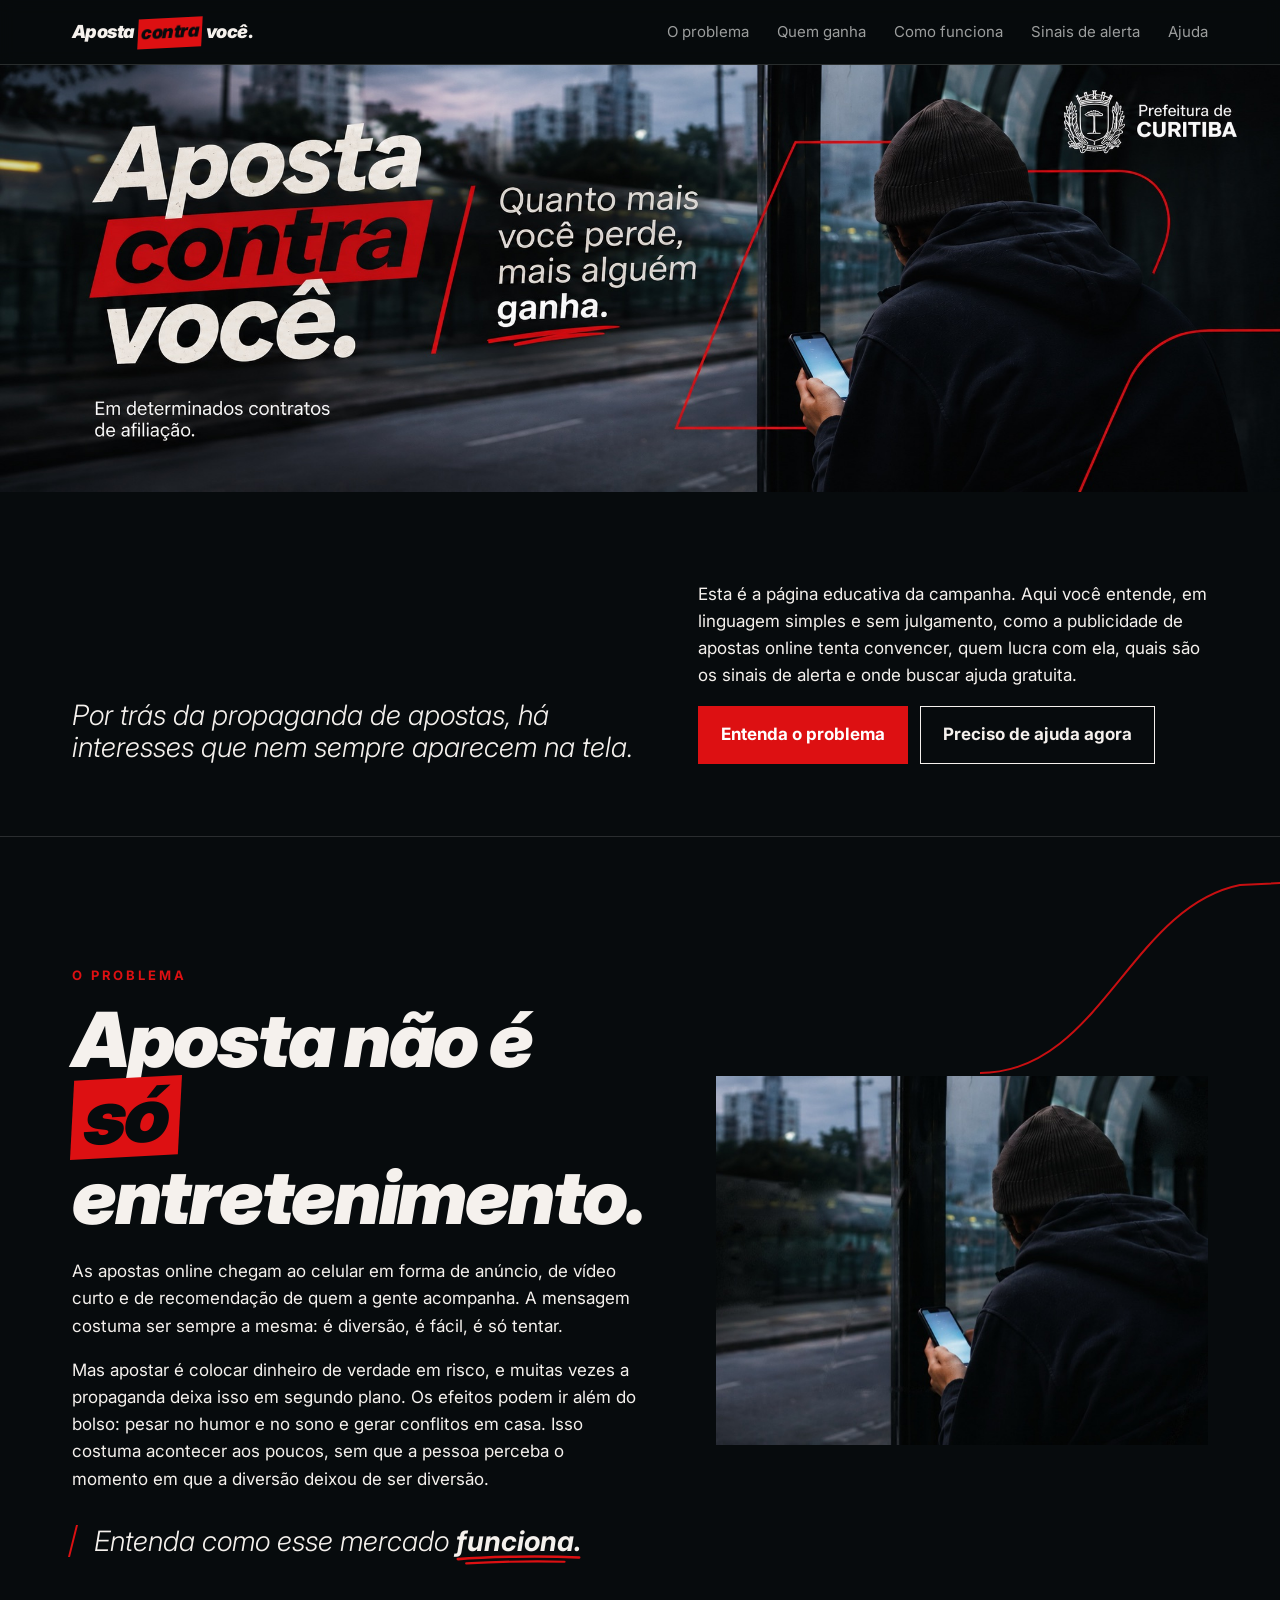
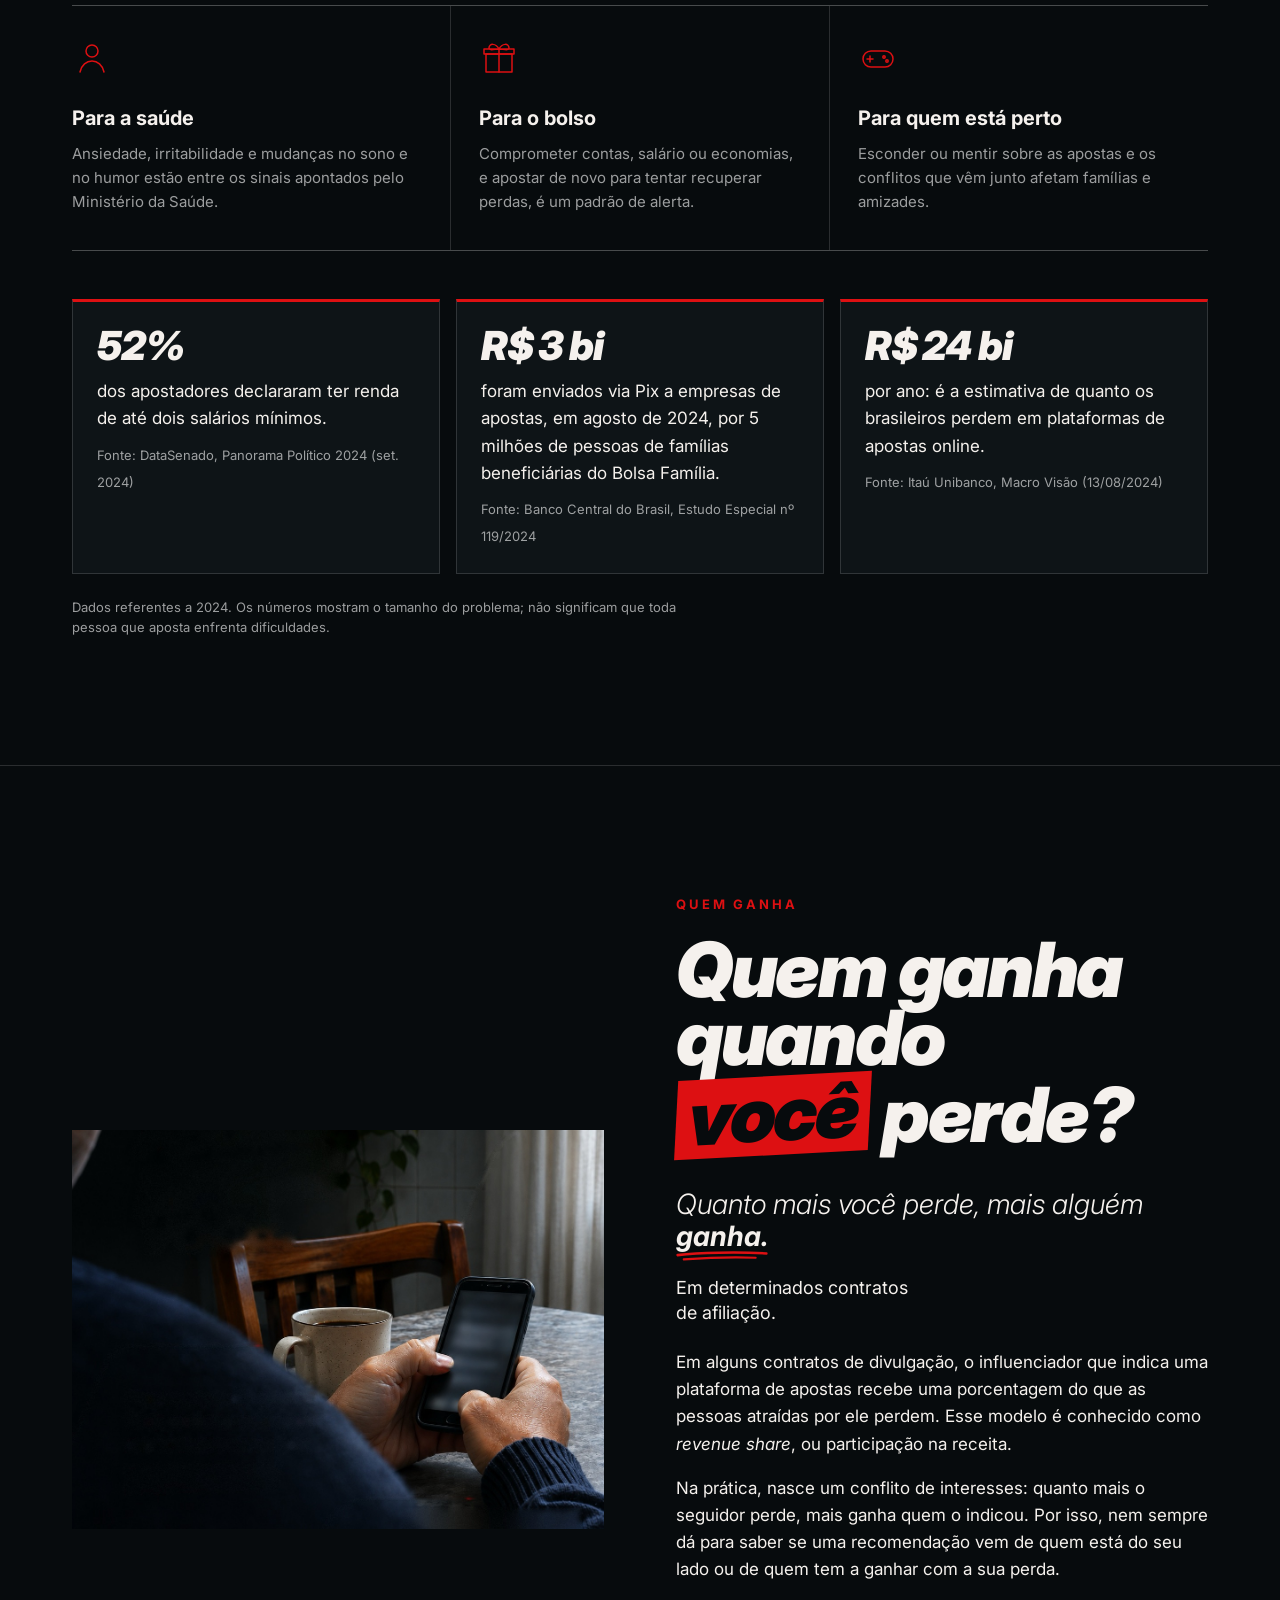
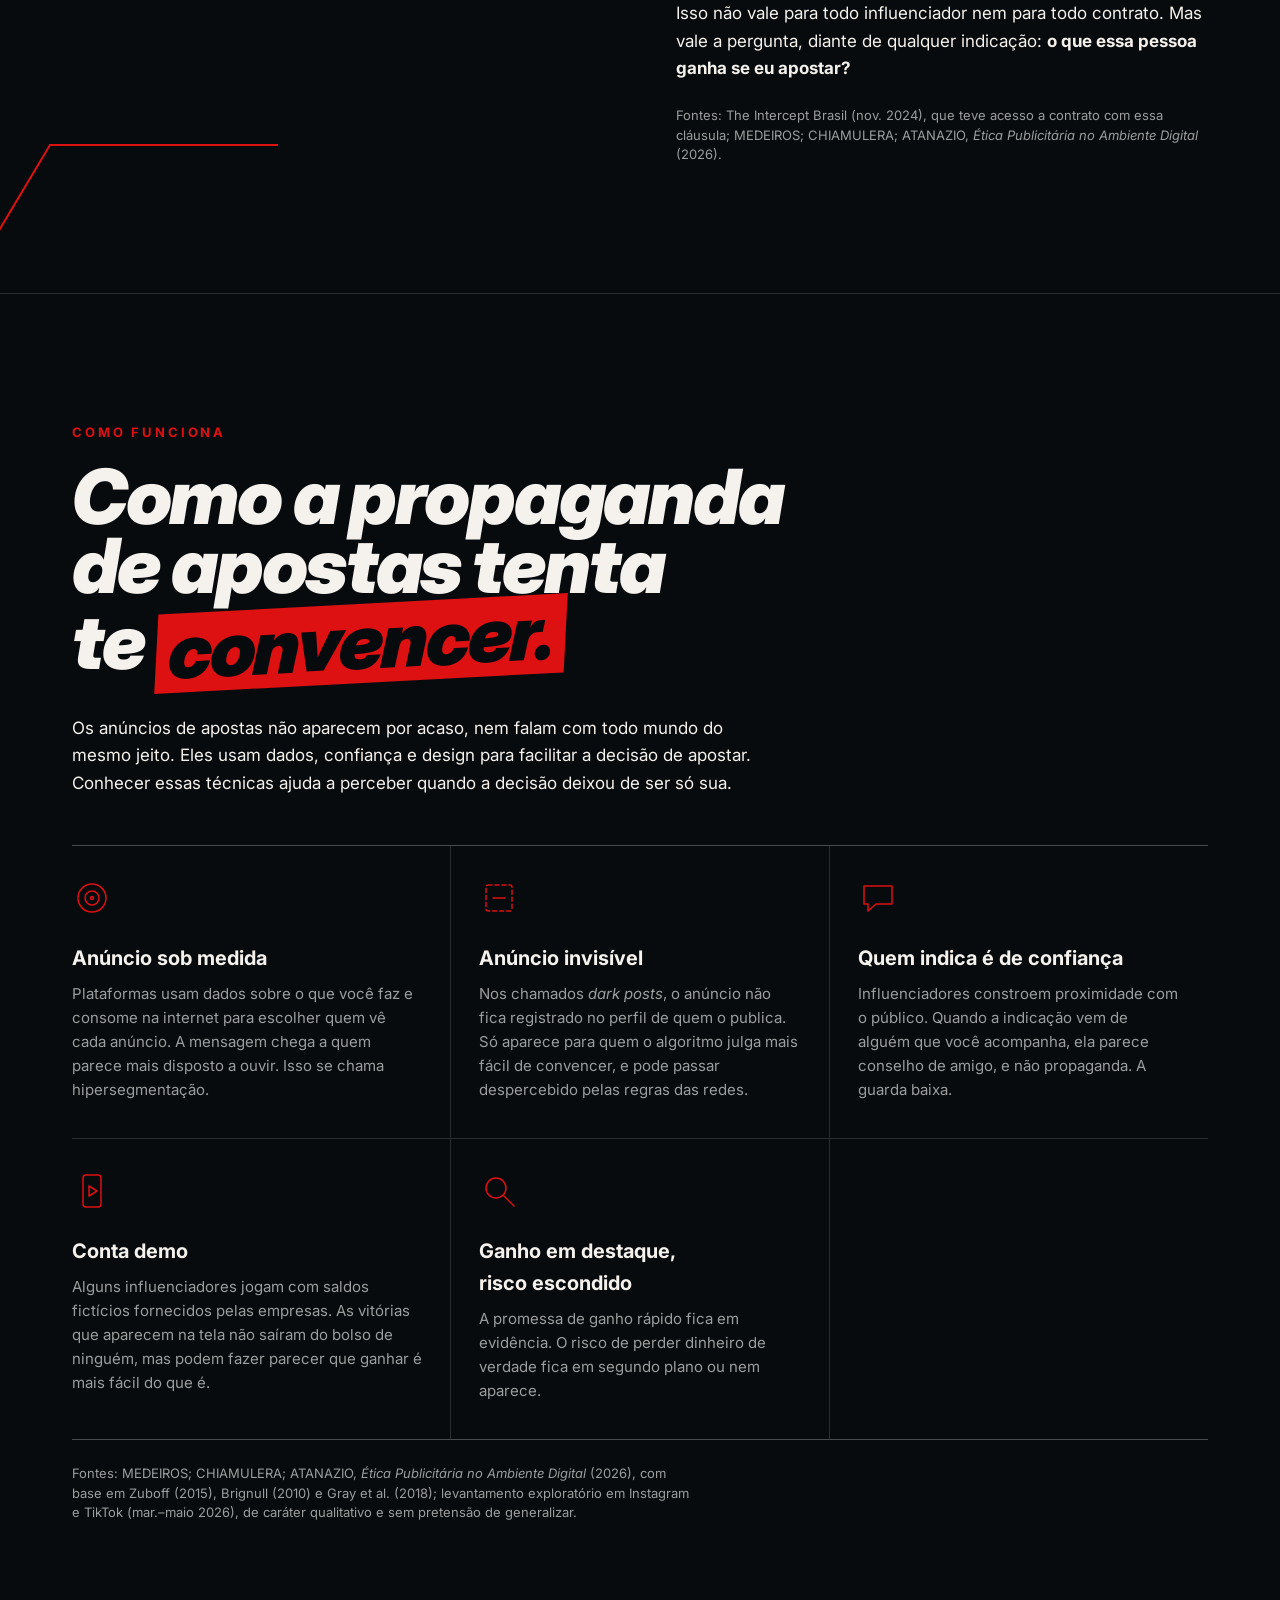
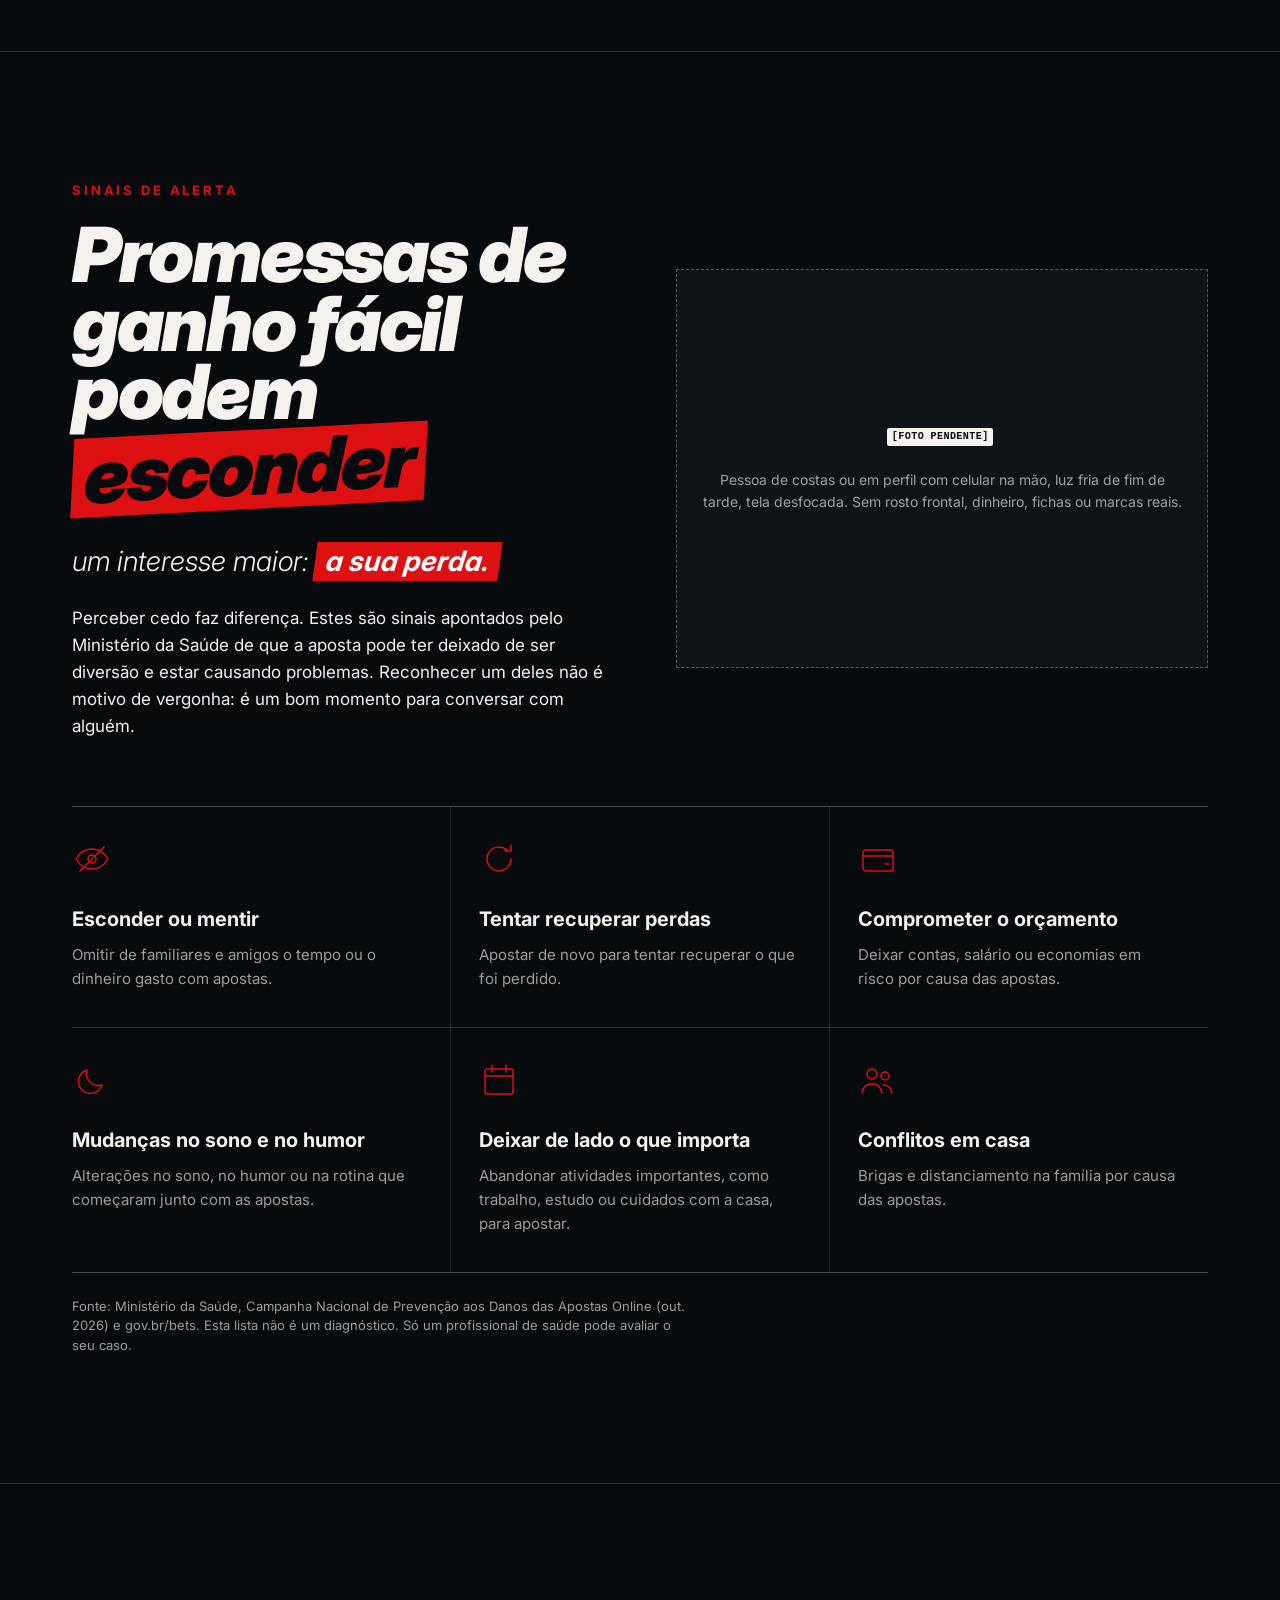
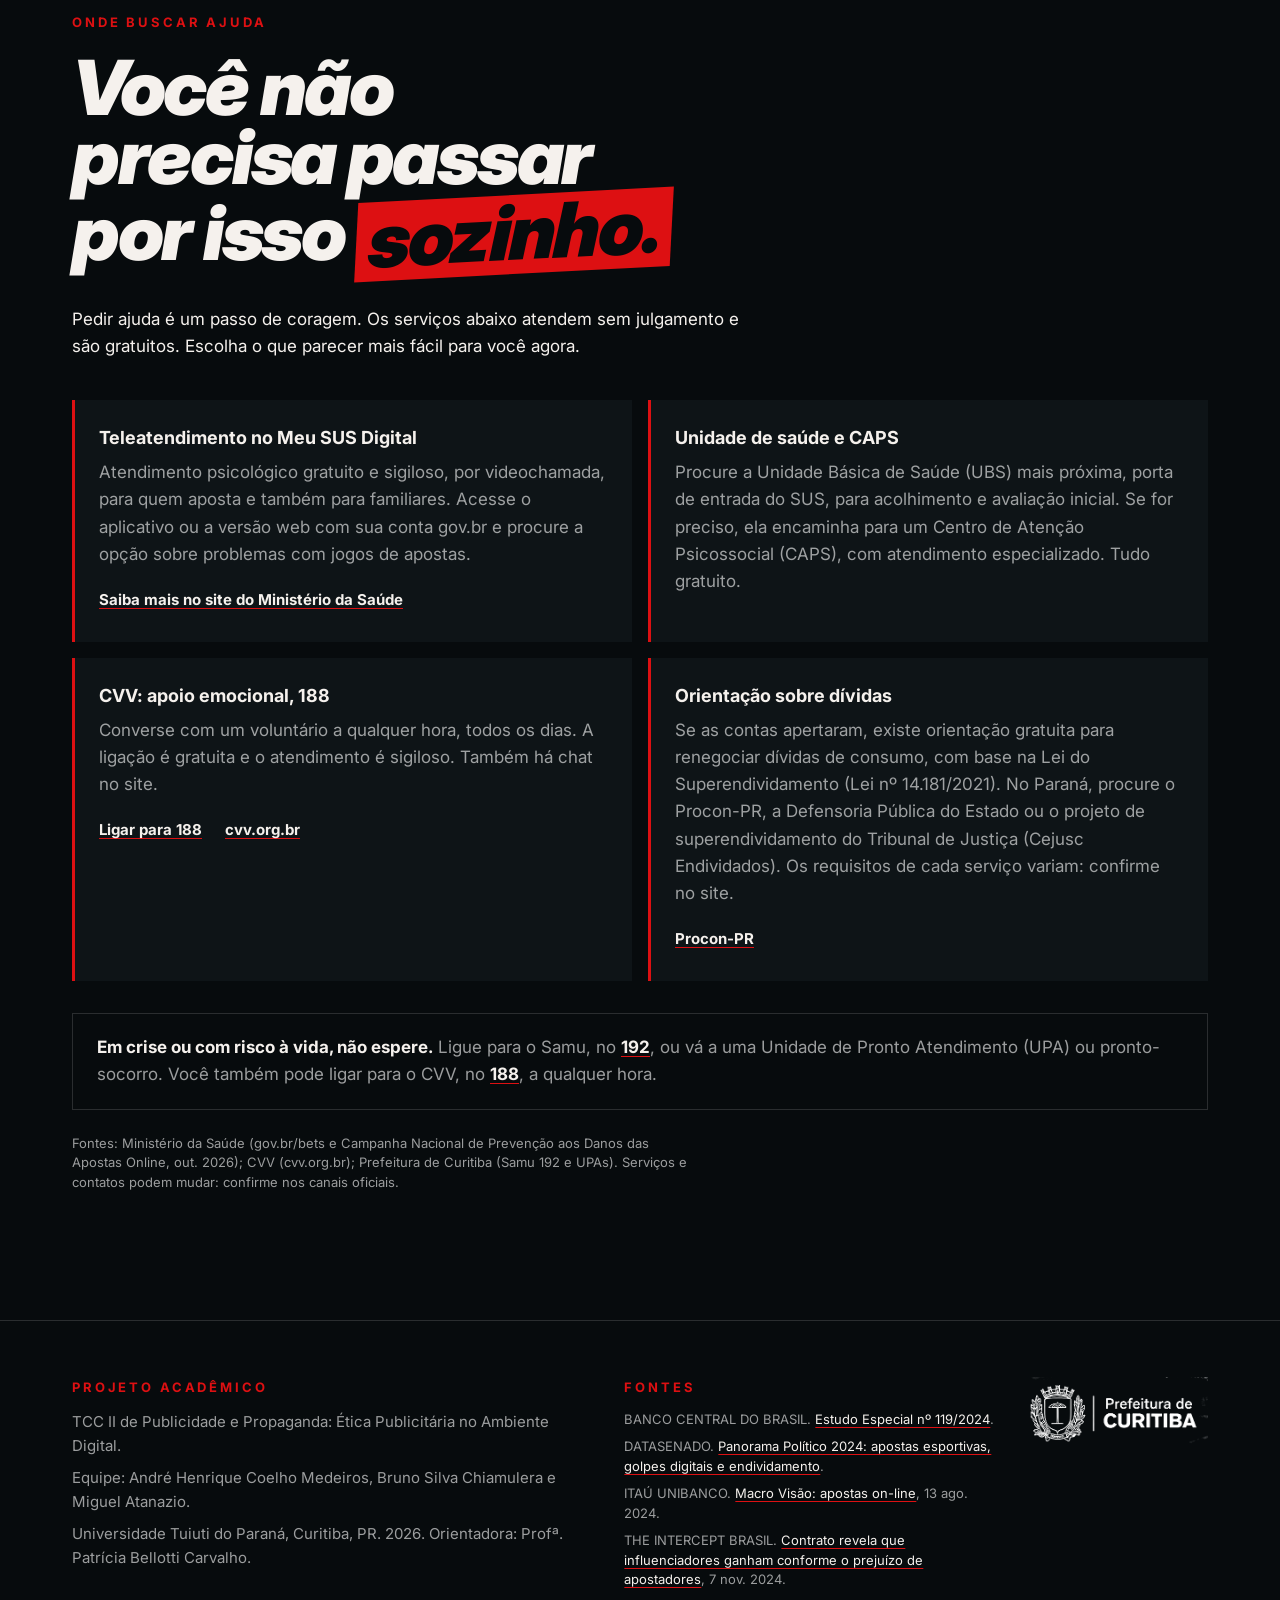
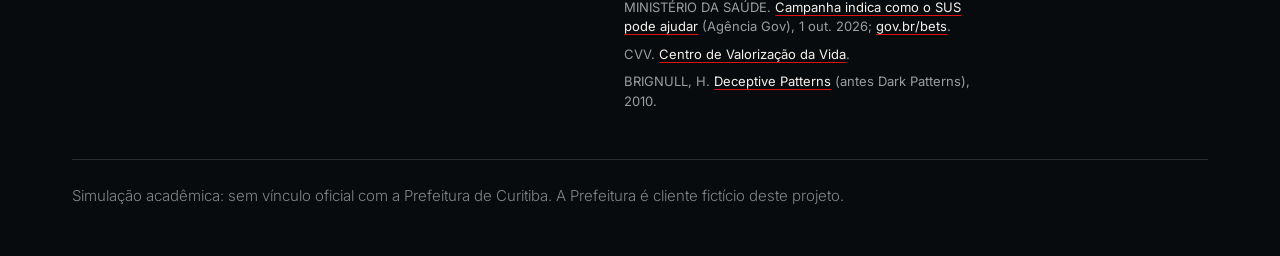
==== commit 2cd1c152: "Remove card "Pressa fabricada" da seção Como funciona Co-Authored-By: Claude Opus 5.5 <noreply@anthr" ====
--- a/index.html
+++ b/index.html
@@ -165,7 +165,7 @@
           <p>Os anúncios de apostas não aparecem por acaso, nem falam com todo mundo do mesmo jeito. Eles usam dados, confiança e design para facilitar a decisão de apostar. Conhecer essas técnicas ajuda a perceber quando a decisão deixou de ser só sua.</p>
         </div>
 
-        <ul class="lista-3 seis" aria-label="Seis técnicas usadas na publicidade de apostas">
+        <ul class="lista-3 seis" aria-label="Cinco técnicas usadas na publicidade de apostas">
           <li>
             <svg viewBox="0 0 40 40" aria-hidden="true"><circle cx="20" cy="20" r="14"/><circle cx="20" cy="20" r="7"/><circle cx="20" cy="20" r="1.5"/></svg>
             <h3>Anúncio sob medida</h3>
@@ -185,11 +185,6 @@
             <svg viewBox="0 0 40 40" aria-hidden="true"><rect x="11" y="4" width="18" height="32" rx="3"/><path d="M17 15l8 5-8 5z"/></svg>
             <h3>Conta demo</h3>
             <p>Alguns influenciadores jogam com saldos fictícios fornecidos pelas empresas. As vitórias que aparecem na tela não saíram do bolso de ninguém, mas podem fazer parecer que ganhar é mais fácil do que é.</p>
-          </li>
-          <li>
-            <svg viewBox="0 0 40 40" aria-hidden="true"><circle cx="20" cy="20" r="14"/><path d="M20 11v9l6 4"/></svg>
-            <h3>Pressa fabricada</h3>
-            <p>Temporizadores de escassez, ofertas que “acabam já” e custos escondidos são exemplos de <em>dark patterns</em>: elementos de design feitos para você decidir rápido, sem pensar.</p>
           </li>
           <li>
             <svg viewBox="0 0 40 40" aria-hidden="true"><circle cx="17" cy="17" r="10"/><path d="M25 25l10 10"/></svg>
--- a/css/styles.css
+++ b/css/styles.css
@@ -364,6 +364,10 @@
 /* Lista de 6 itens (2 linhas de 3): alinha a 1ª coluna de cada linha */
 @media (min-width: 768px) {
   .lista-3.seis li:nth-child(3n+1) { padding-left: 0; }
+  /* Linha incompleta (ex.: 5 itens): preenche a célula vazia com o fundo, sem bloco cinza */
+  .lista-3.seis:has(> li:last-child:nth-child(3n+2))::after {
+    content: ""; background: var(--preto);
+  }
 }
 .lista-3 h3 { text-wrap: balance; }
 .lista-3 p { font-size: 0.9375rem; }
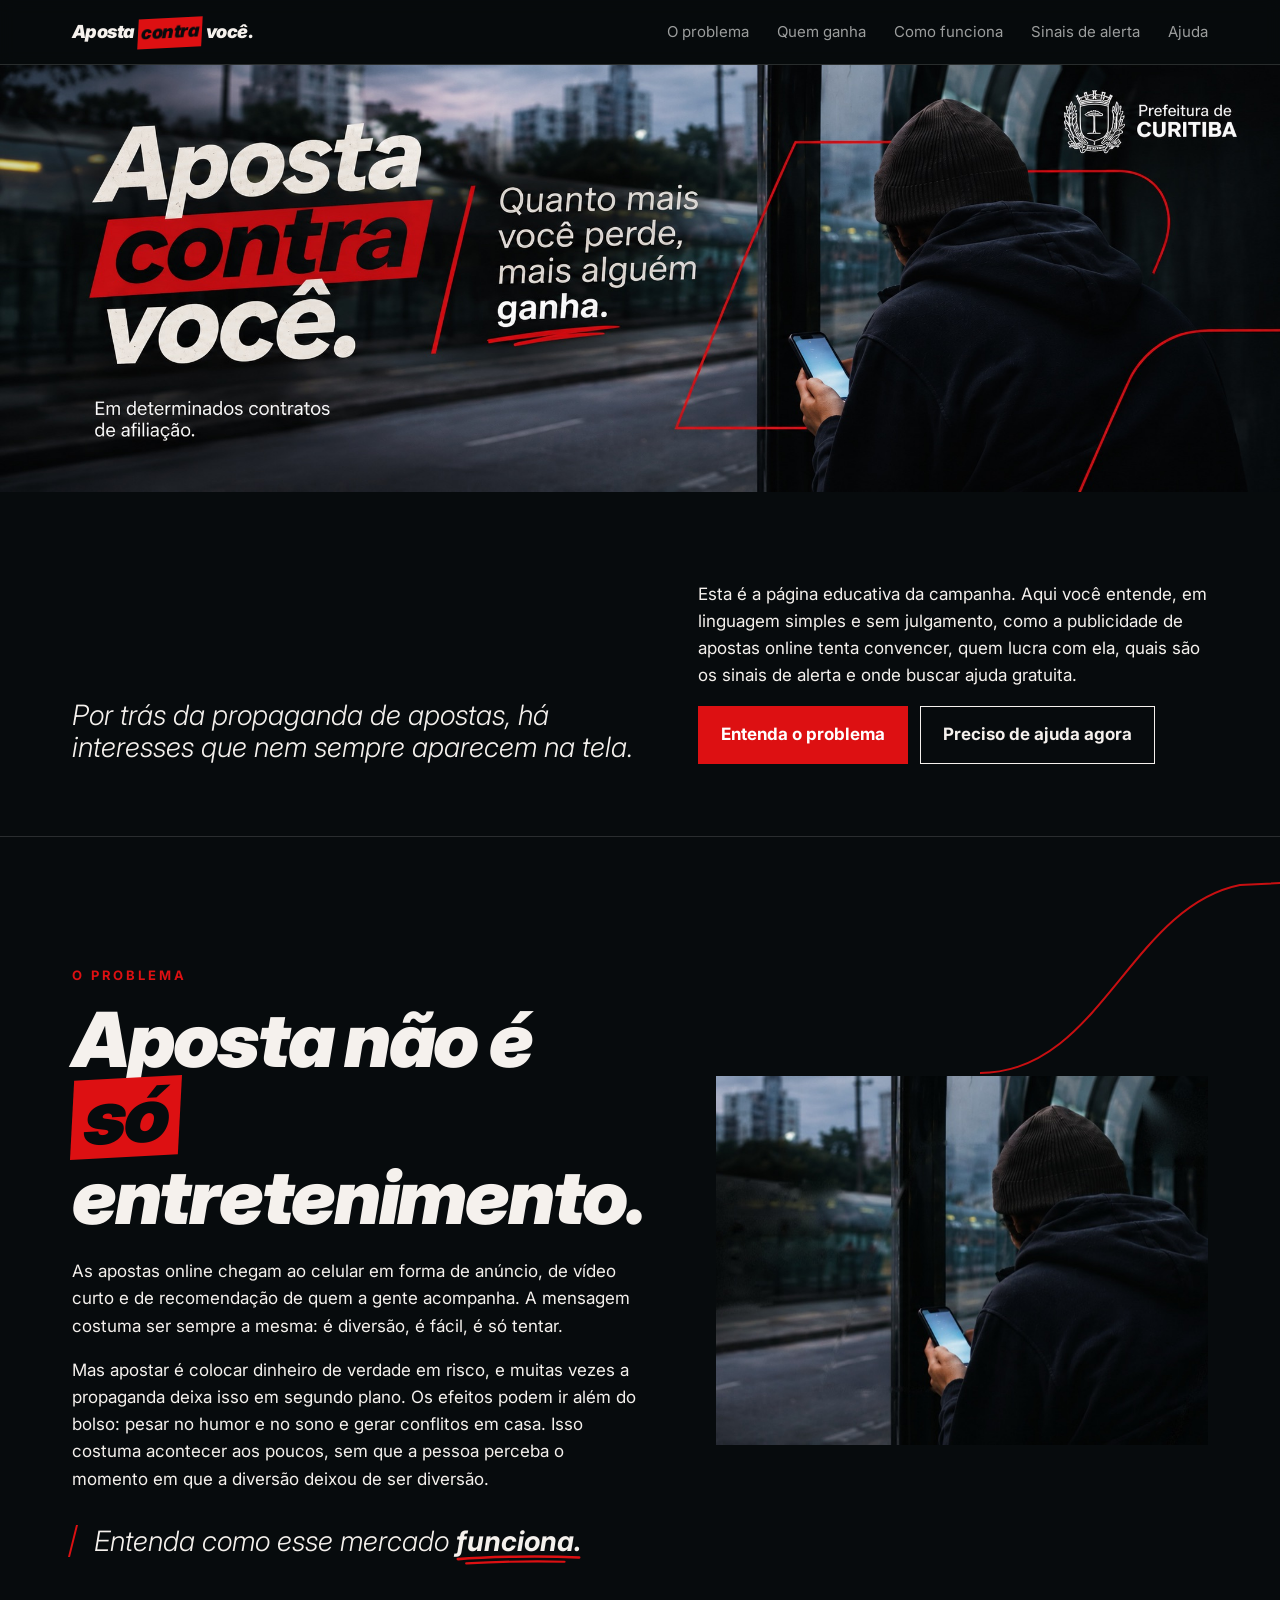
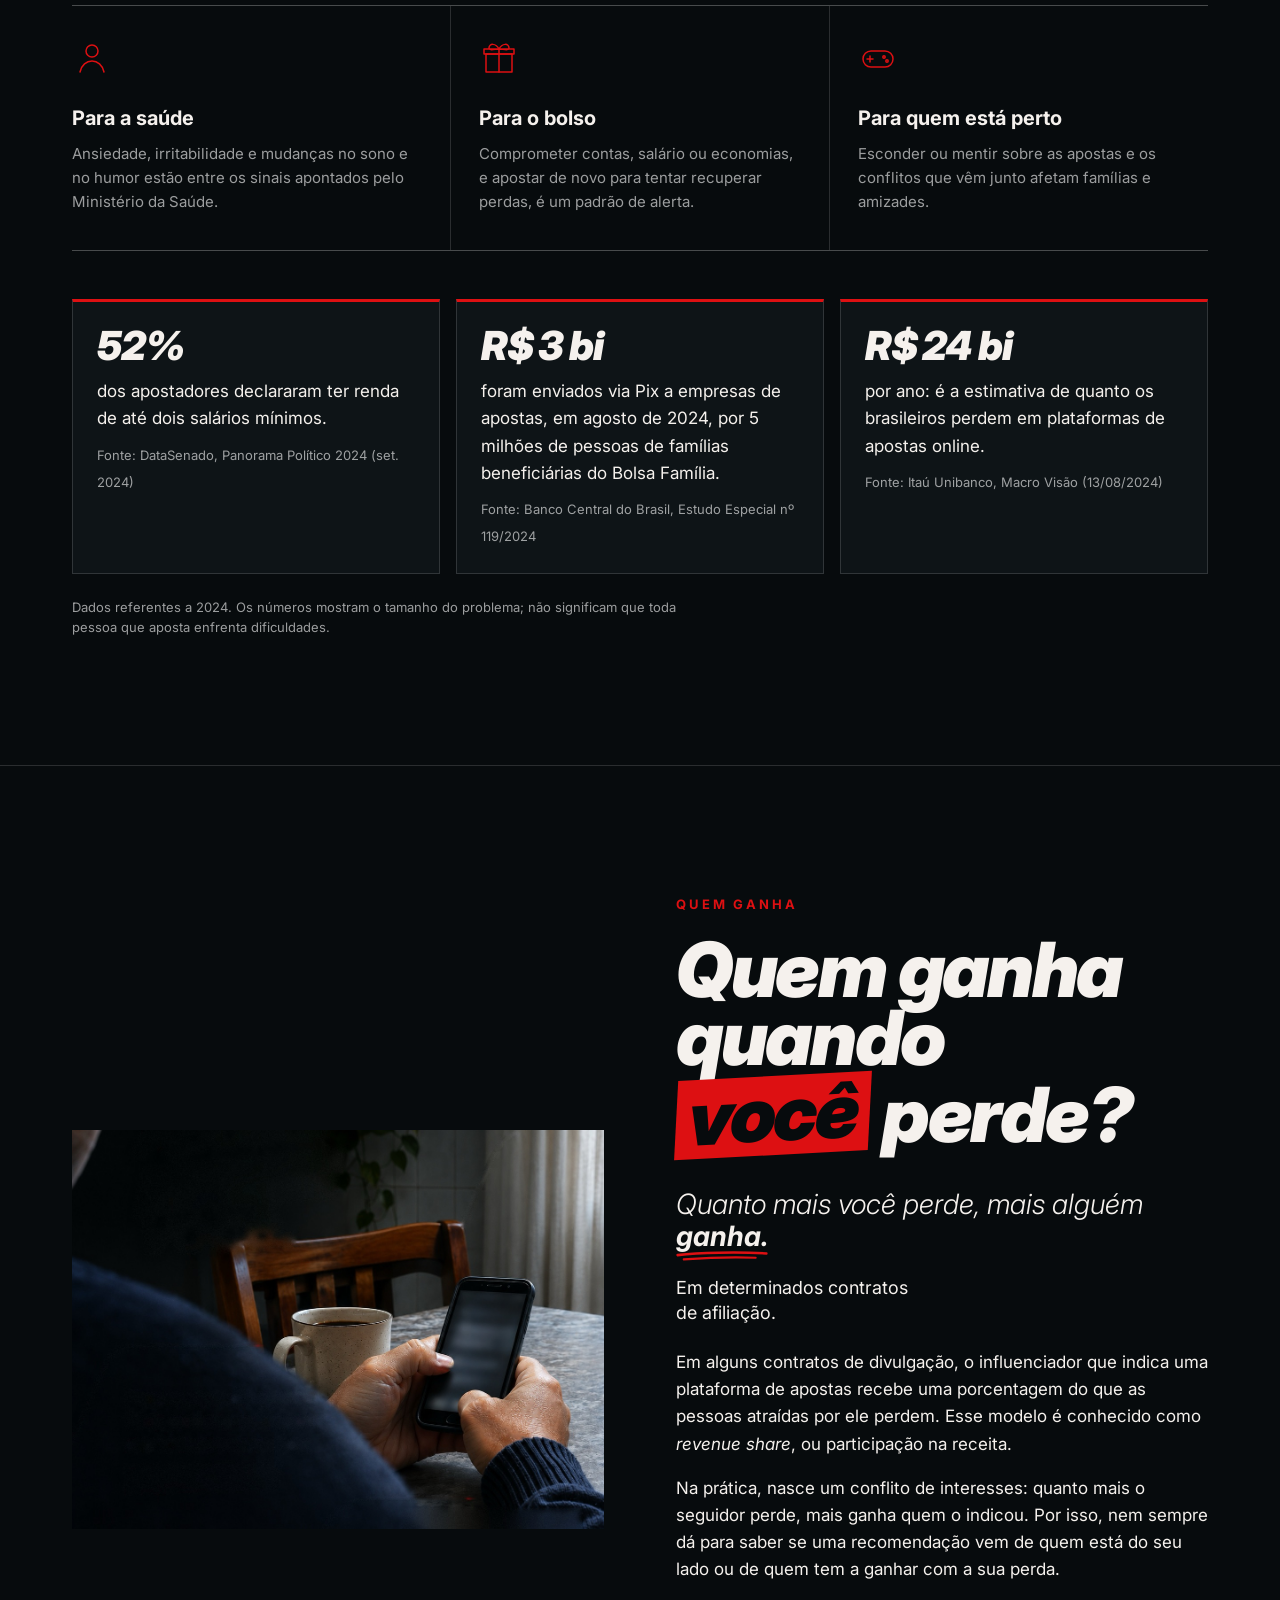
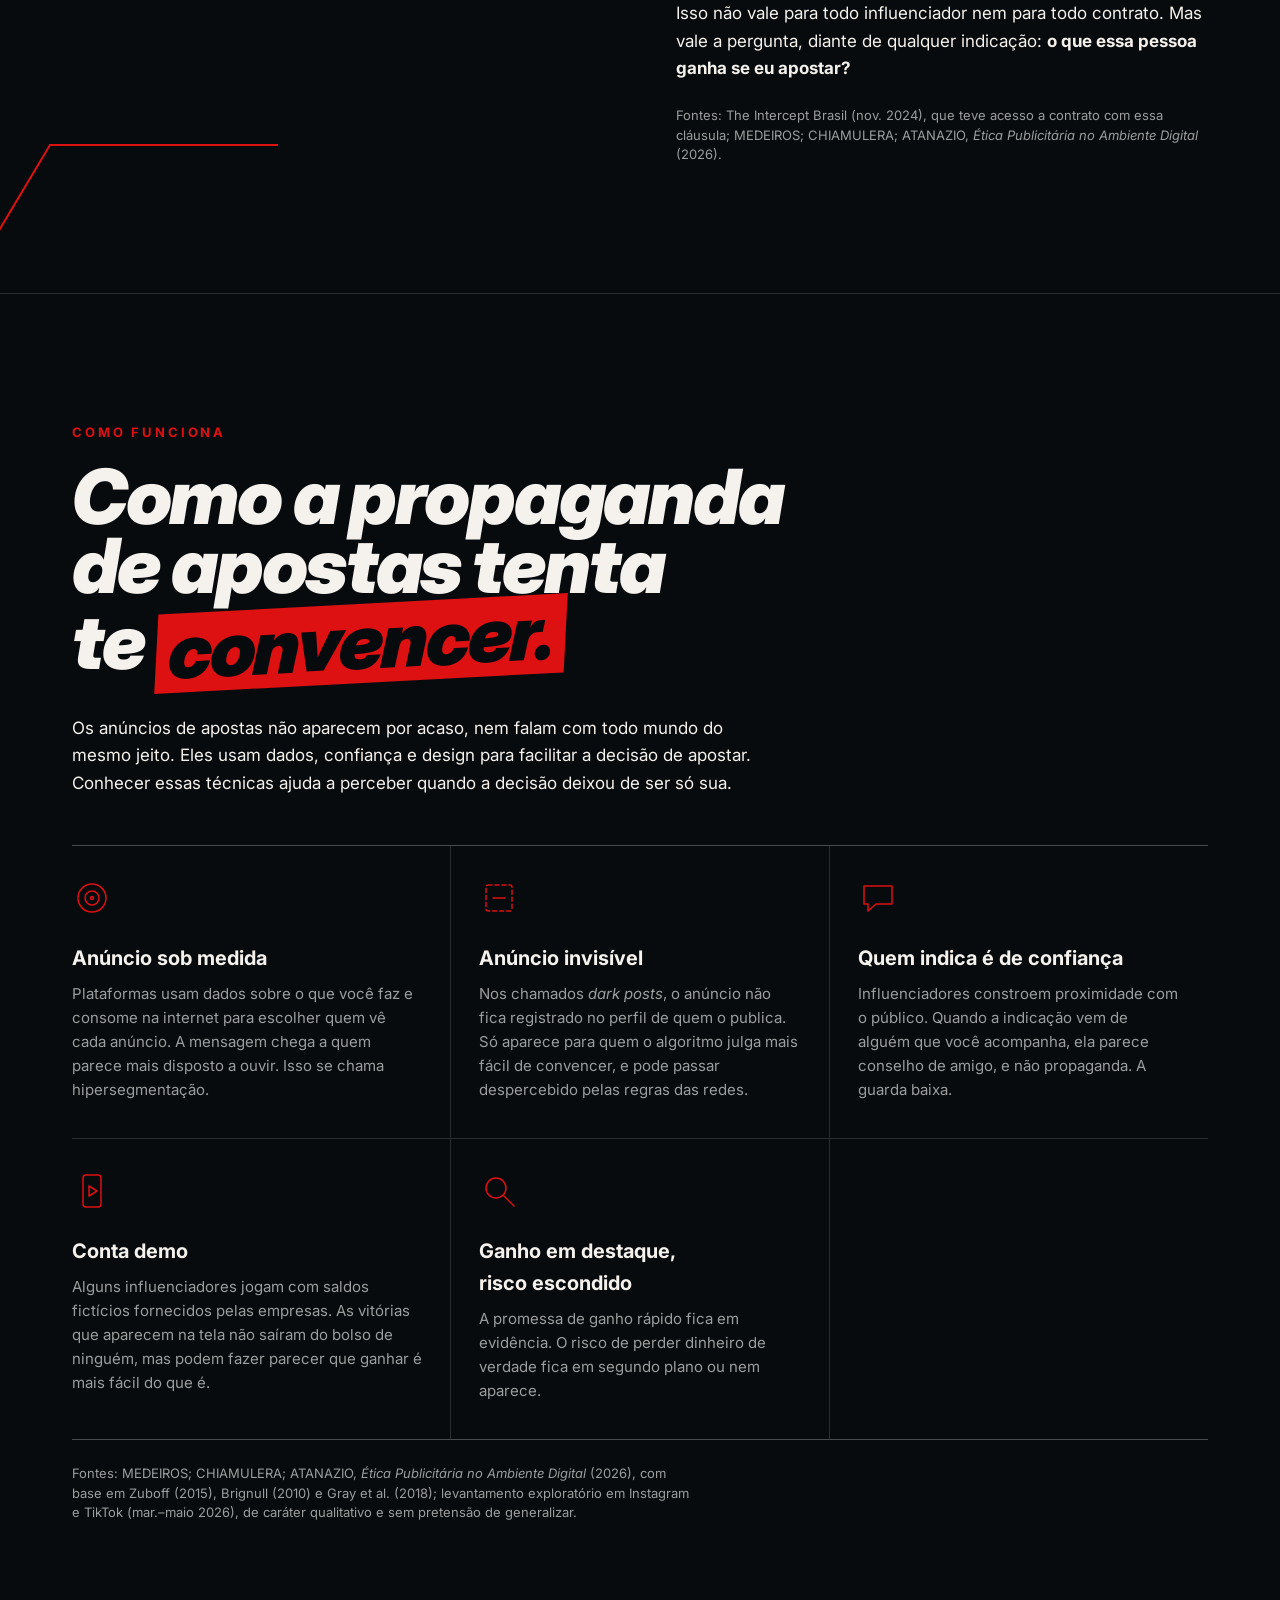
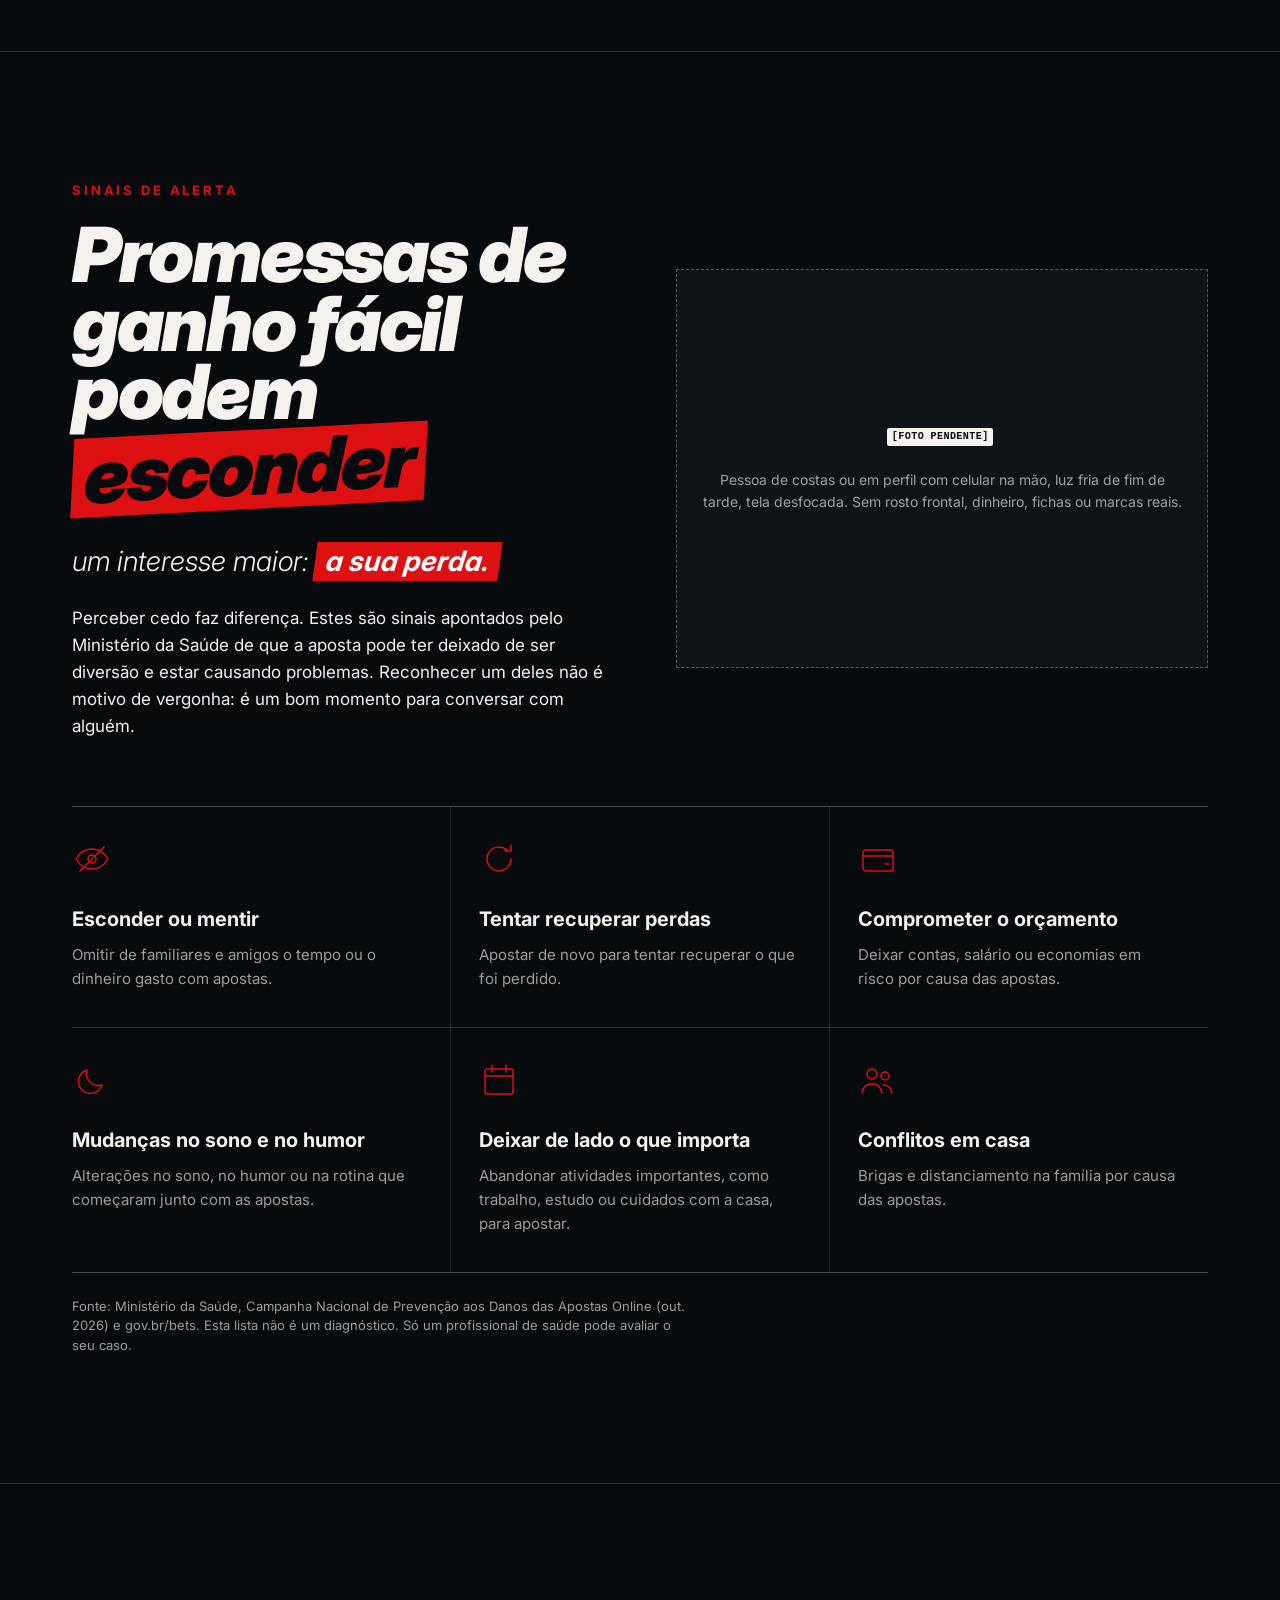
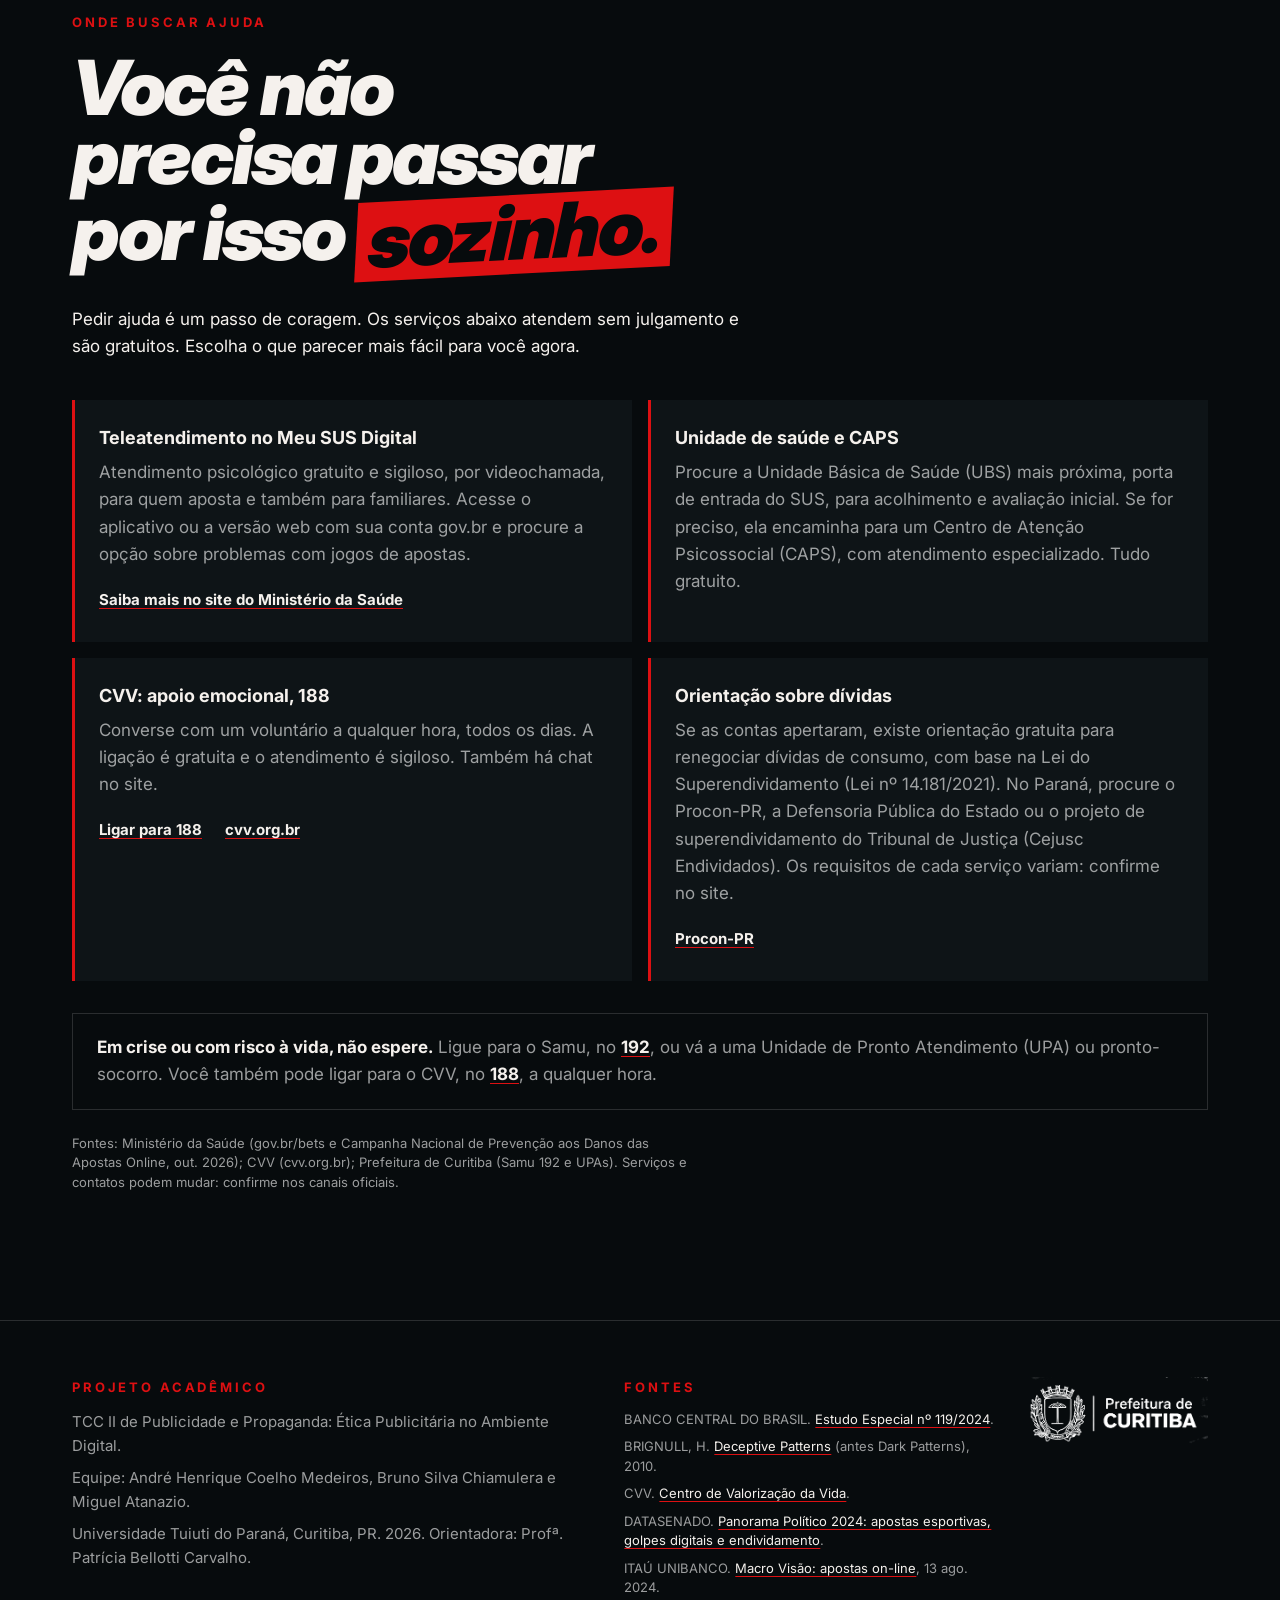
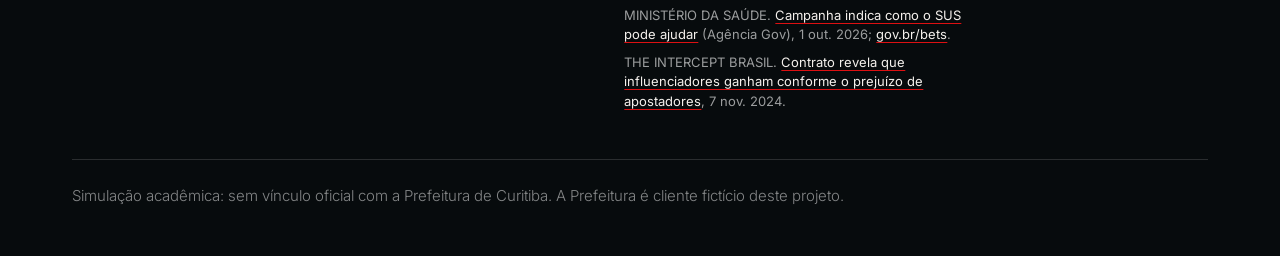
==== commit 51b05f8b: "Ordena fontes do rodapé em ordem alfabética Co-Authored-By: Claude Opus 5.5 <noreply@anthropic.com>" ====
--- a/index.html
+++ b/index.html
@@ -311,12 +311,12 @@
           <h2>Fontes</h2>
           <ul class="fontes">
             <li>BANCO CENTRAL DO BRASIL. <a href="https://www.bcb.gov.br/conteudo/relatorioinflacao/EstudosEspeciais/EE119_Analise_tecnica_sobre_o_mercado_de_apostas_online_no_Brasil_e_o_perfil_dos_apostadores.pdf">Estudo Especial nº 119/2024</a>.</li>
+            <li>BRIGNULL, H. <a href="https://www.deceptive.design/">Deceptive Patterns</a> (antes Dark Patterns), 2010.</li>
+            <li>CVV. <a href="https://cvv.org.br">Centro de Valorização da Vida</a>.</li>
             <li>DATASENADO. <a href="https://www12.senado.leg.br/noticias/arquivos/2024/09/30/relatorio_apostasesportivas-golpesdigitais-endividamento-1.pdf">Panorama Político 2024: apostas esportivas, golpes digitais e endividamento</a>.</li>
             <li>ITAÚ UNIBANCO. <a href="https://macroattachment.cloud.itau.com.br/attachments/a77e92d9-319f-45ca-b657-6c721241804b/13082024_MACRO_VISAO_Apostas_on-line.pdf">Macro Visão: apostas on-line</a>, 13 ago. 2024.</li>
+            <li>MINISTÉRIO DA SAÚDE. <a href="https://agenciagov.ebc.com.br/noticias/202610/campanha-do-ministerio-da-saude-orienta-sobre-riscos-das-apostas-online-e-atendimento-disponivel-no-sus">Campanha indica como o SUS pode ajudar</a> (Agência Gov), 1 out. 2026; <a href="https://www.gov.br/bets">gov.br/bets</a>.</li>
             <li>THE INTERCEPT BRASIL. <a href="https://intercept.com.br/2024/11/07/bets-prior-influenciadores/">Contrato revela que influenciadores ganham conforme o prejuízo de apostadores</a>, 7 nov. 2024.</li>
-            <li>MINISTÉRIO DA SAÚDE. <a href="https://agenciagov.ebc.com.br/noticias/202610/campanha-do-ministerio-da-saude-orienta-sobre-riscos-das-apostas-online-e-atendimento-disponivel-no-sus">Campanha indica como o SUS pode ajudar</a> (Agência Gov), 1 out. 2026; <a href="https://www.gov.br/bets">gov.br/bets</a>.</li>
-            <li>CVV. <a href="https://cvv.org.br">Centro de Valorização da Vida</a>.</li>
-            <li>BRIGNULL, H. <a href="https://www.deceptive.design/">Deceptive Patterns</a> (antes Dark Patterns), 2010.</li>
           </ul>
         </div>
         <div class="assinatura">
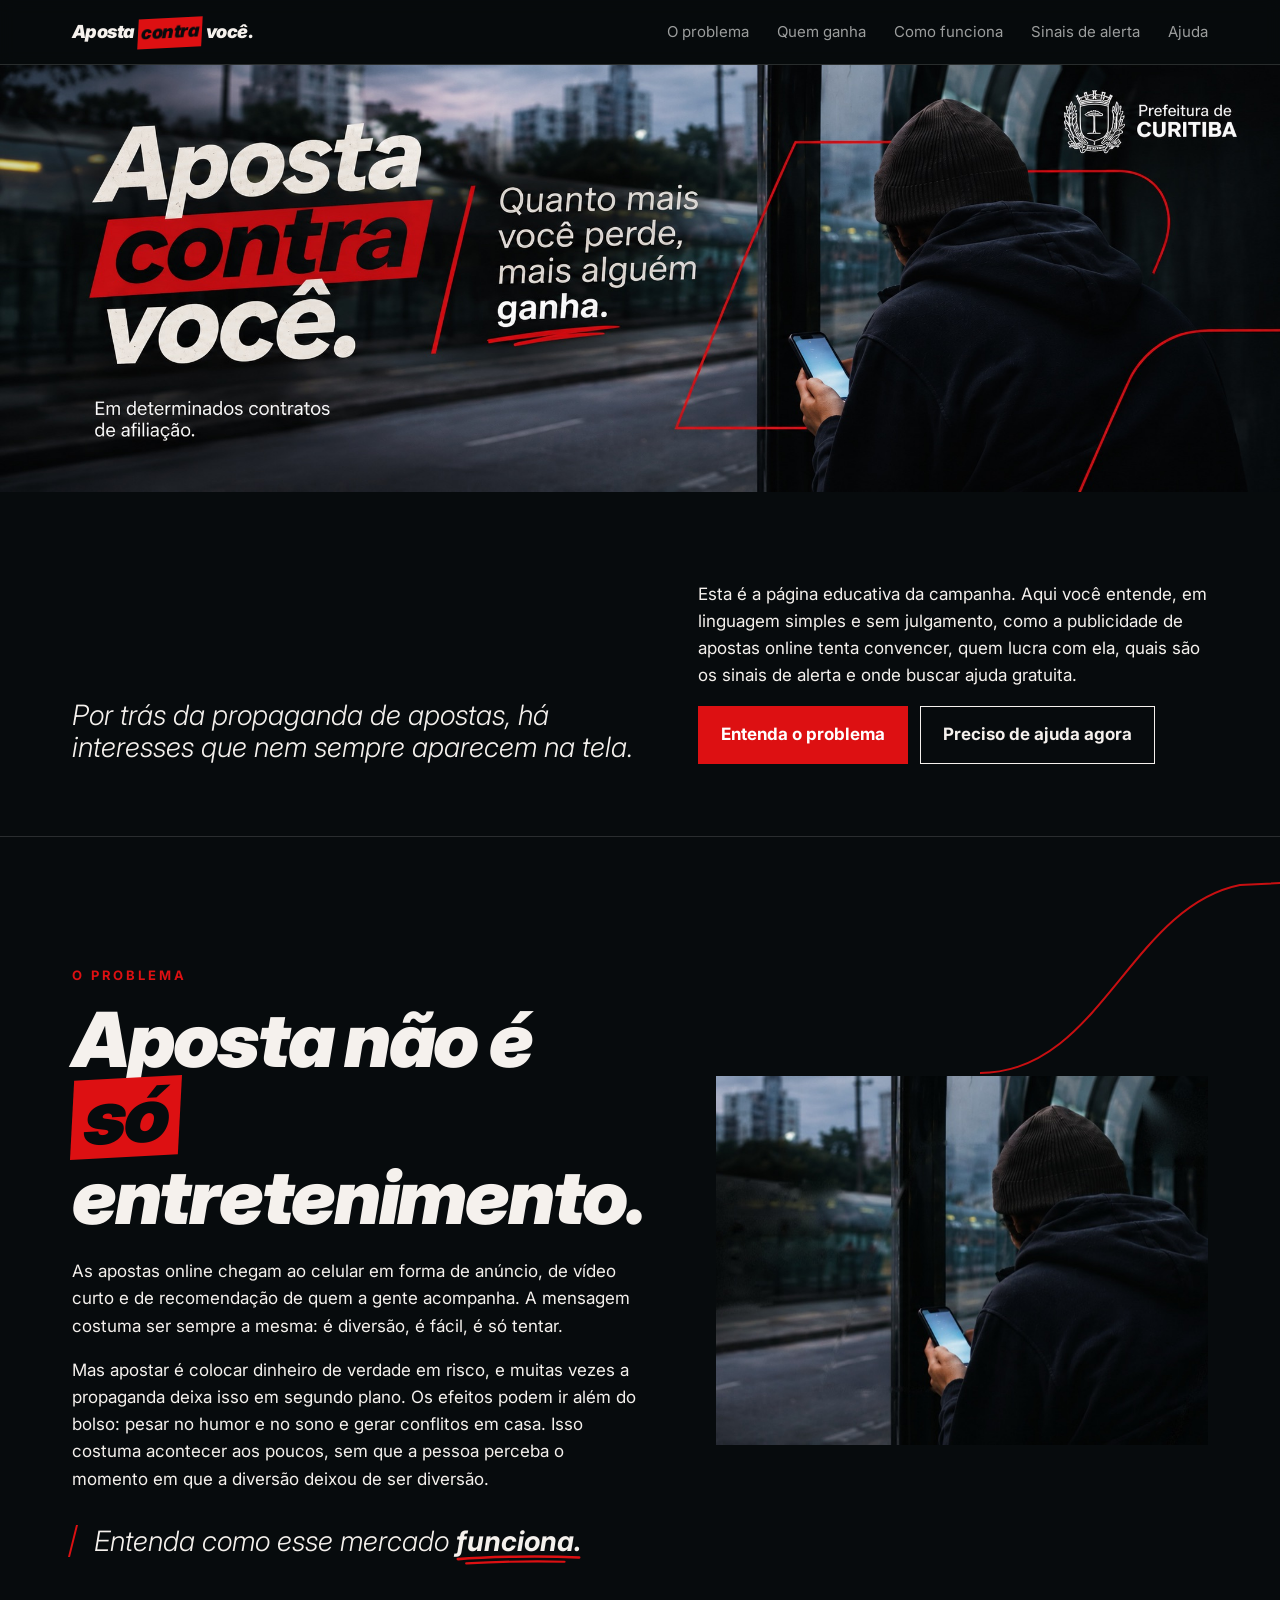
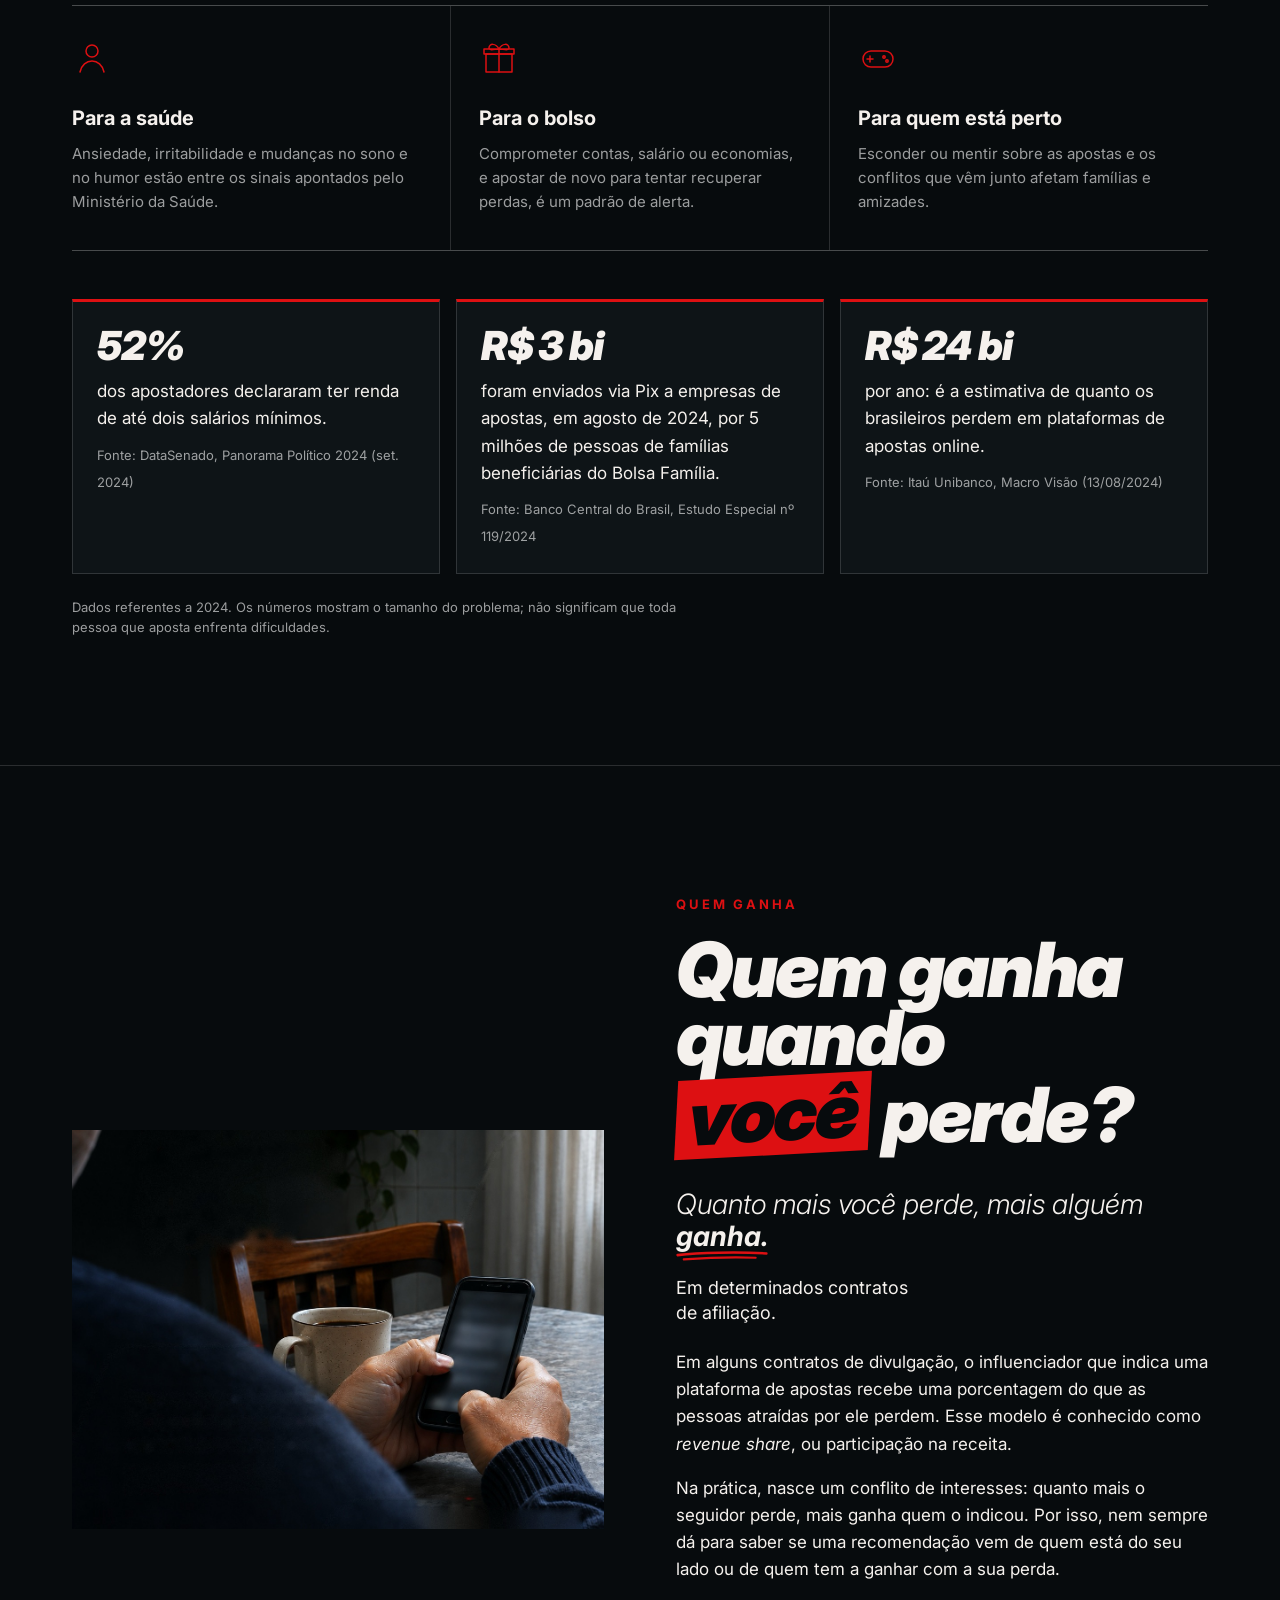
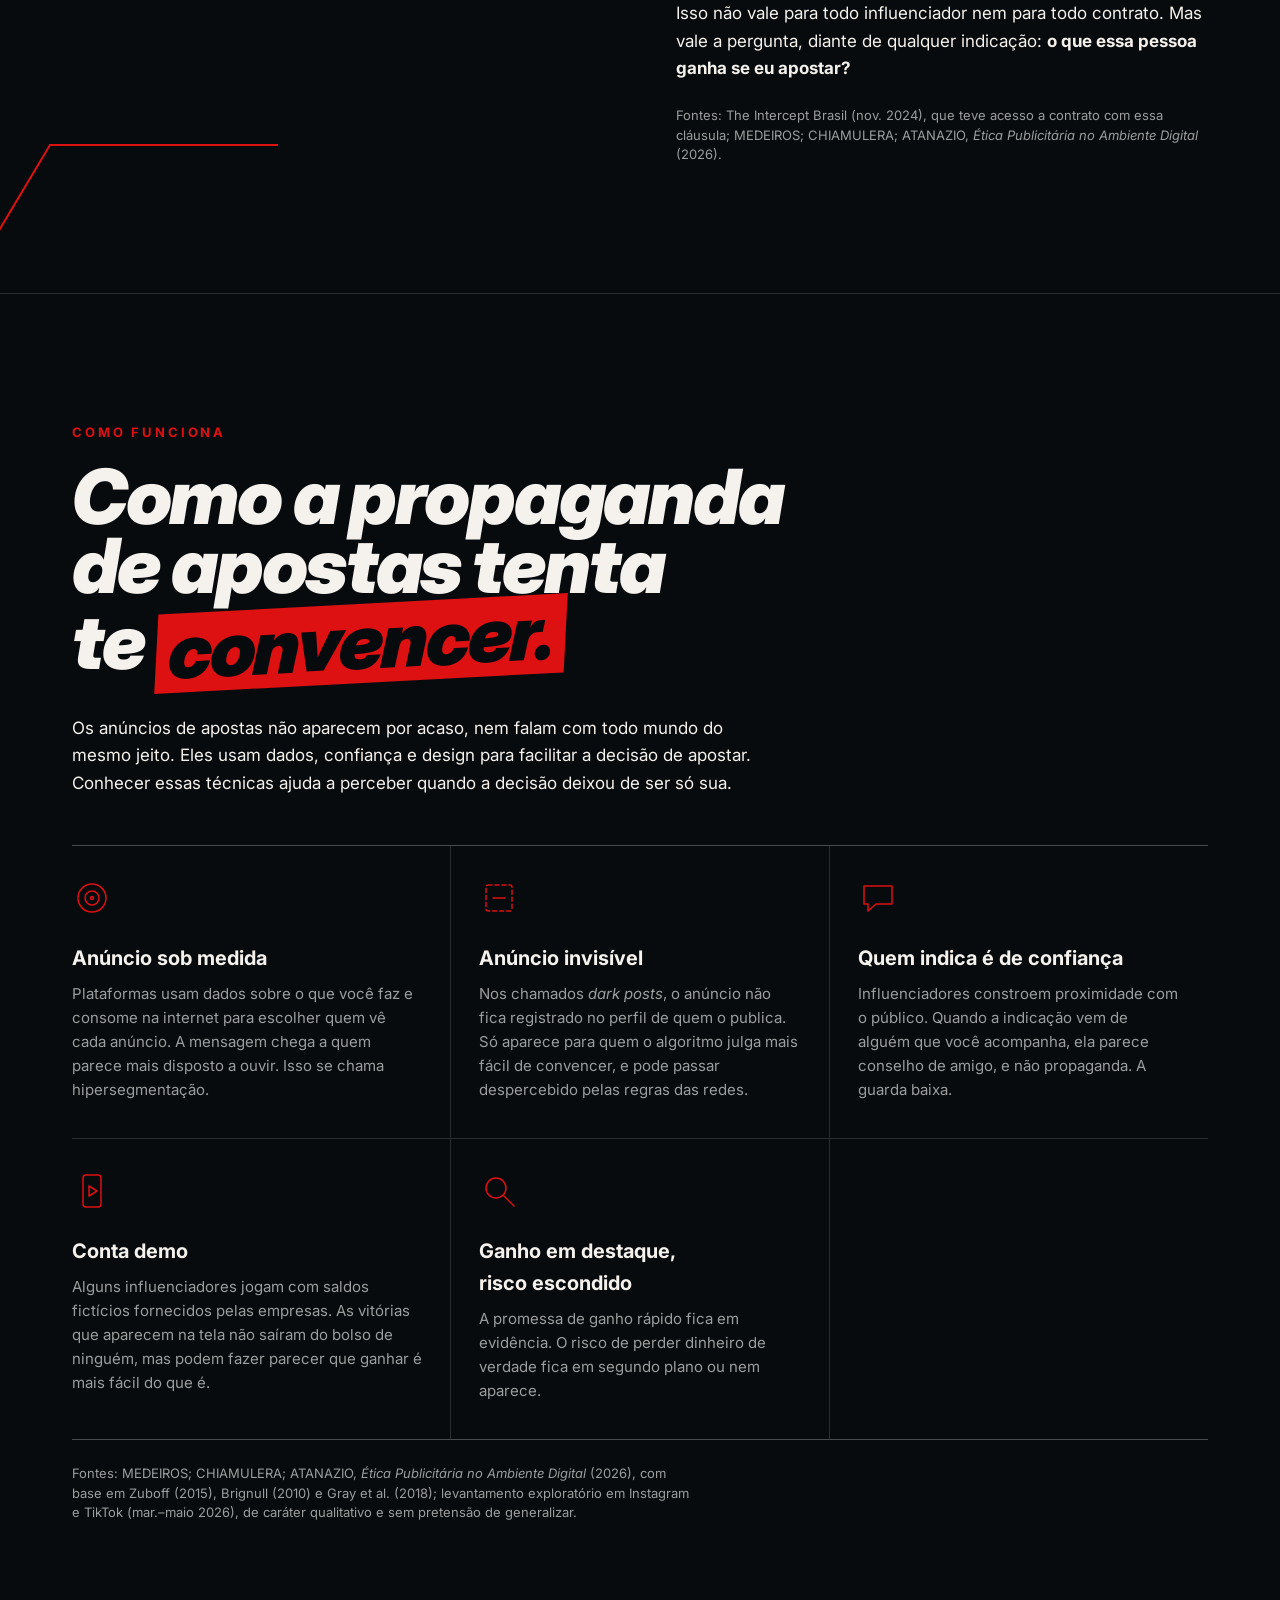
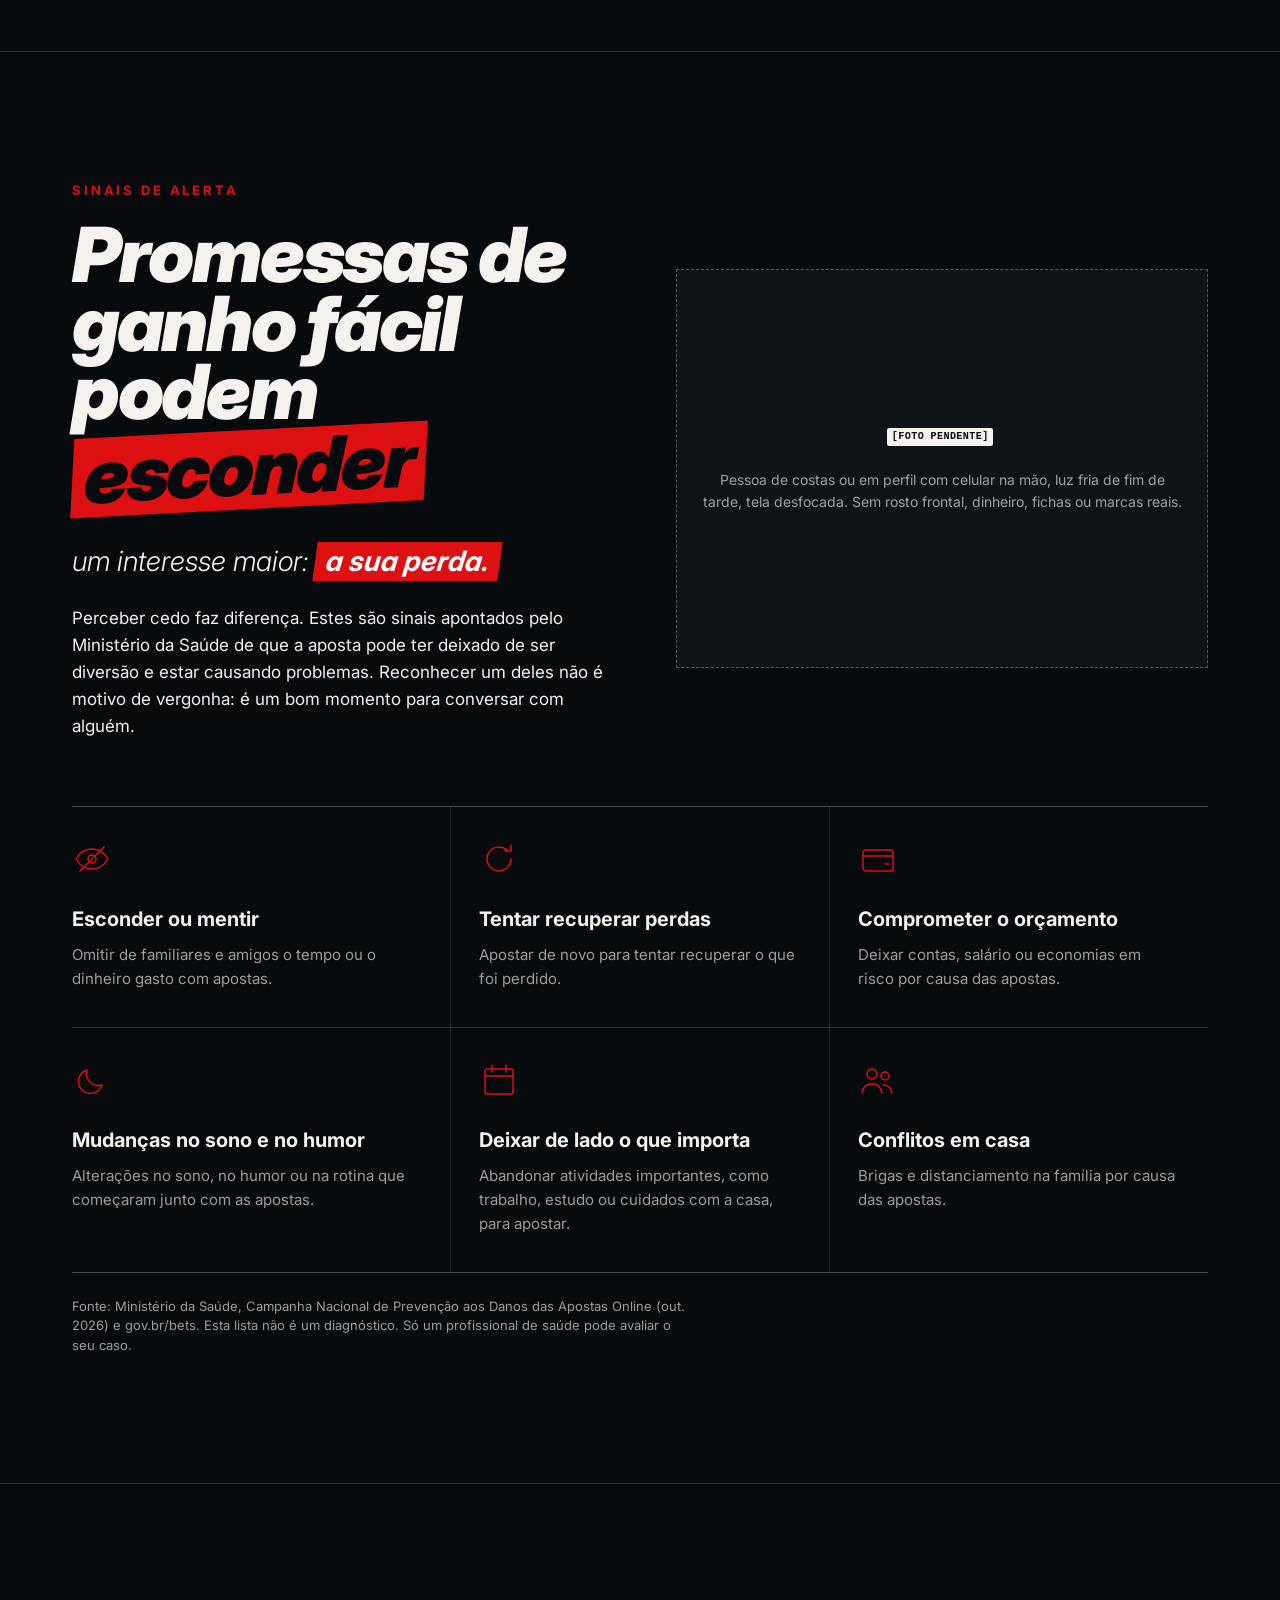
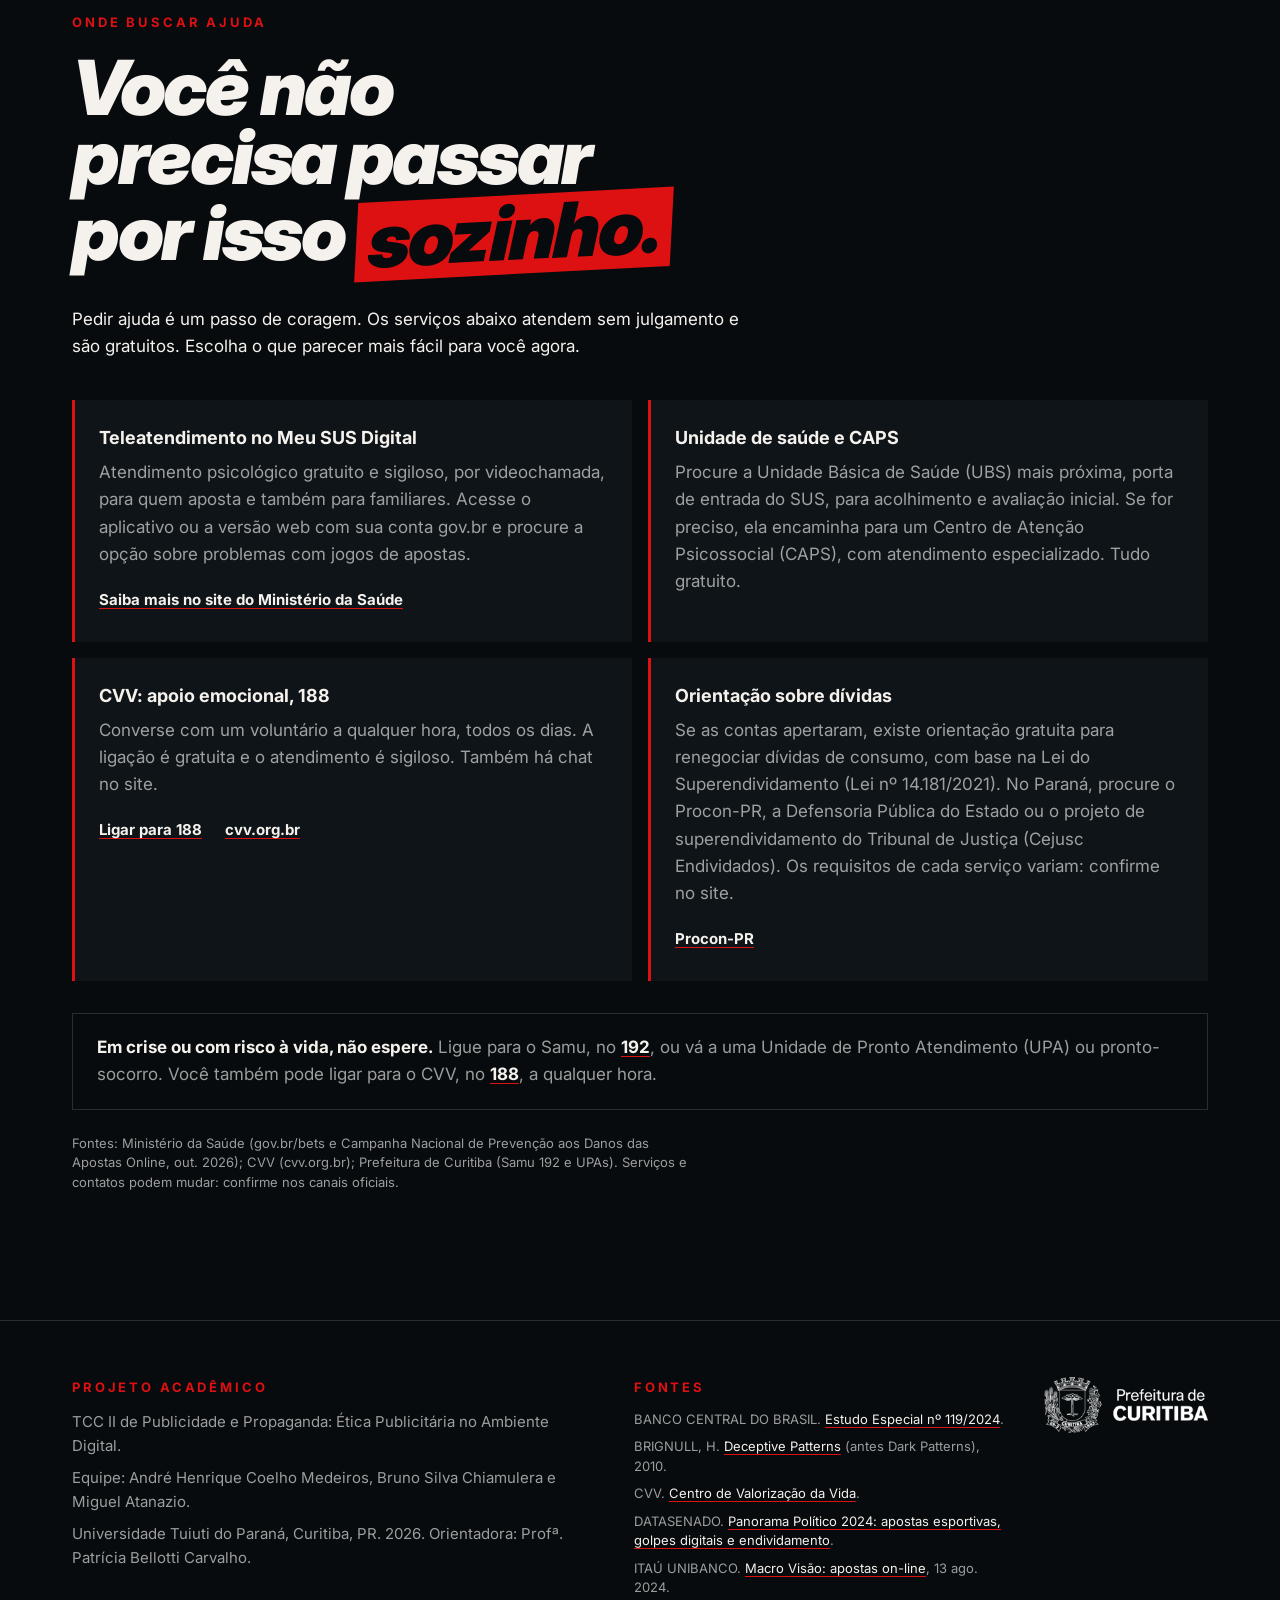
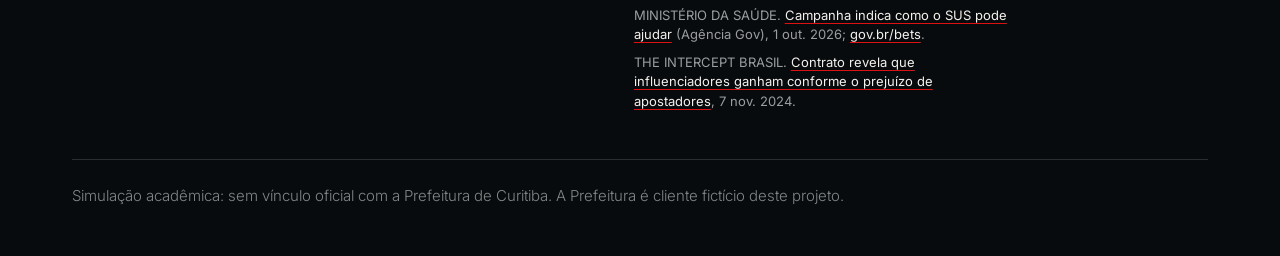
==== commit 85618037: "Aplica logo oficial branca da Prefeitura no rodapé Co-Authored-By: Claude Opus 5.5 <noreply@anthropi" ====
--- a/index.html
+++ b/index.html
@@ -320,7 +320,7 @@
           </ul>
         </div>
         <div class="assinatura">
-          <img src="img/assinatura-prefeitura.png" width="406" height="151"
+          <img src="img/logo-prefeitura-branca.png" width="935" height="320"
                alt="Assinatura: Prefeitura de Curitiba (uso fictício, simulação acadêmica)">
         </div>
       </div>
--- a/css/styles.css
+++ b/css/styles.css
@@ -340,7 +340,11 @@
   letter-spacing: 0.22em; text-transform: uppercase; color: var(--vermelho);
 }
 .rodape p { margin: 0 0 8px; }
-.assinatura img { width: 180px; }
+/* Marca oficial PMC, versão horizontal monocromática branca (manual v1.4, p. 4).
+   Altura 56px: acima da redução máxima de 1 cm (p. 7).
+   Área de proteção z ≈ metade da altura (28px): garantida pelos espaços de 32px/40px ao redor. */
+.assinatura { padding: 0; }
+.assinatura img { height: 56px; width: auto; }
 .rotulo-academico {
   margin-top: 40px; padding-top: 24px;
   border-top: 1px solid var(--linha);
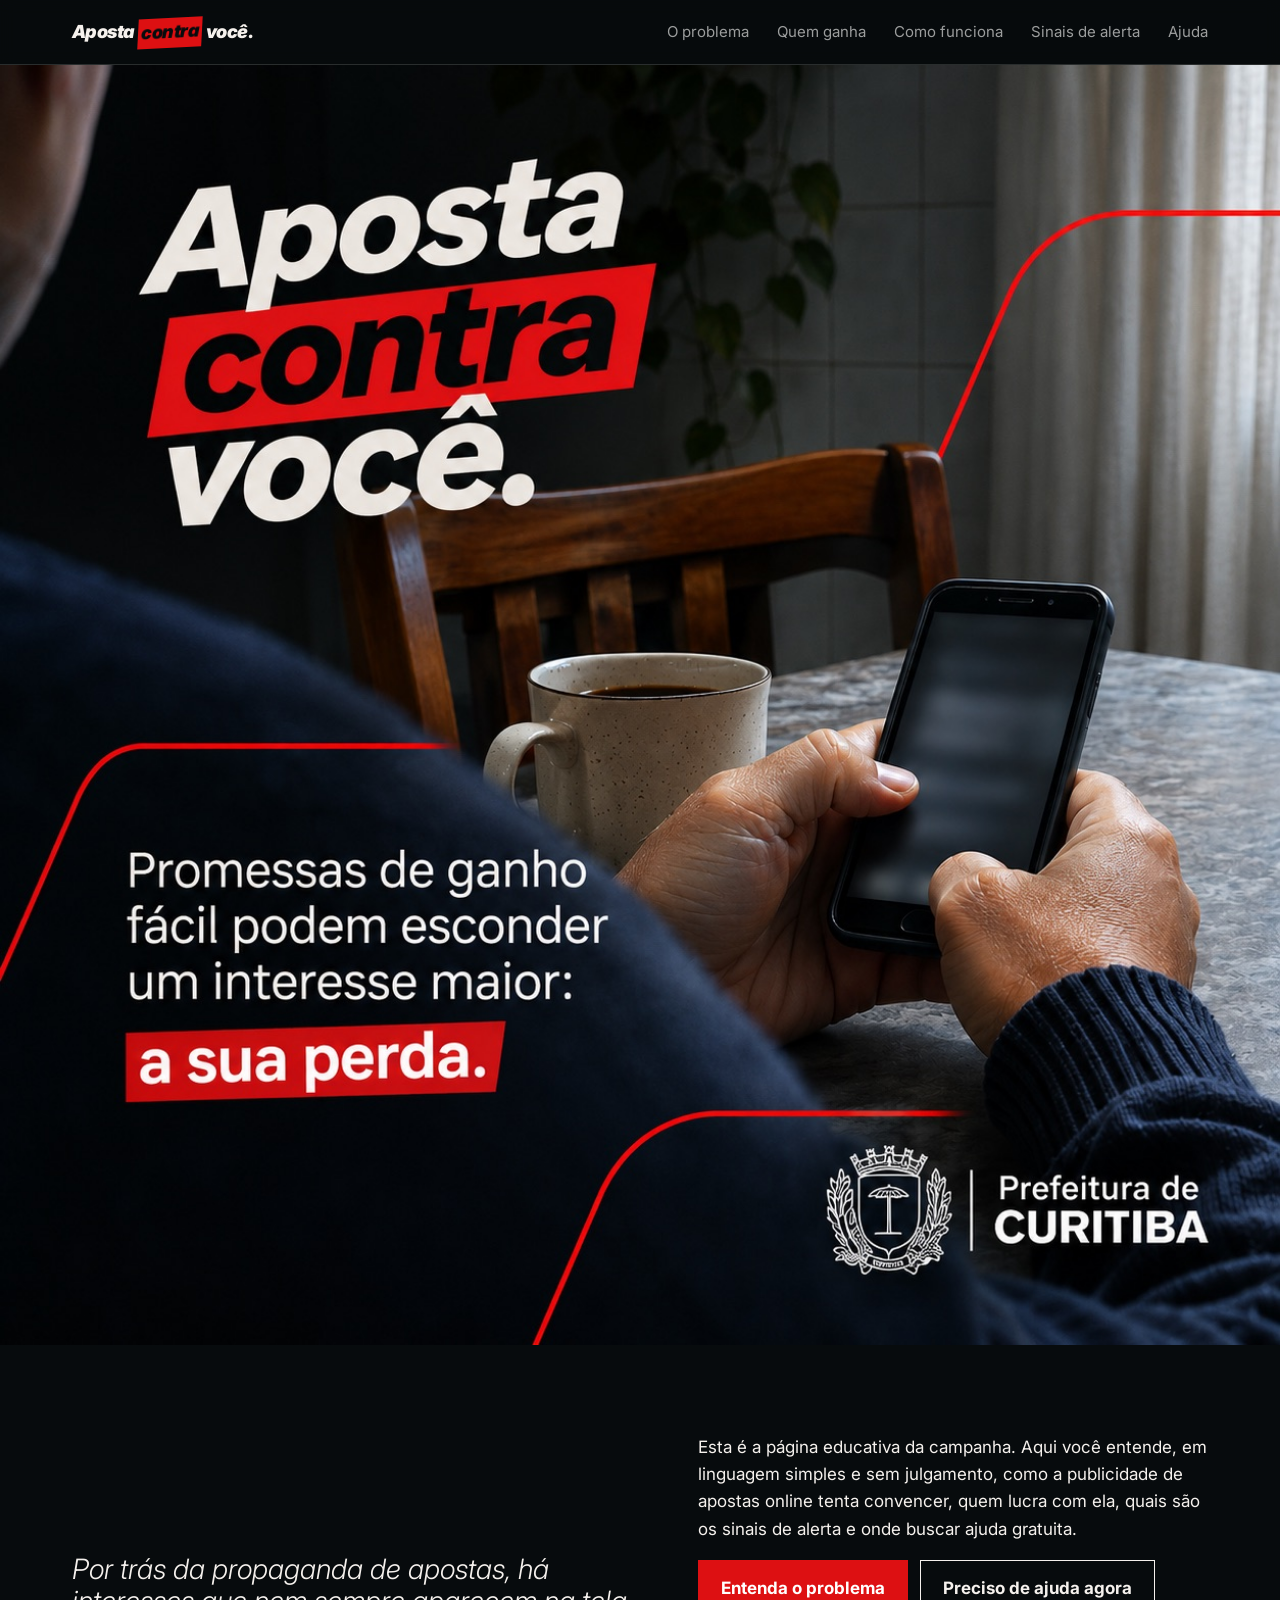
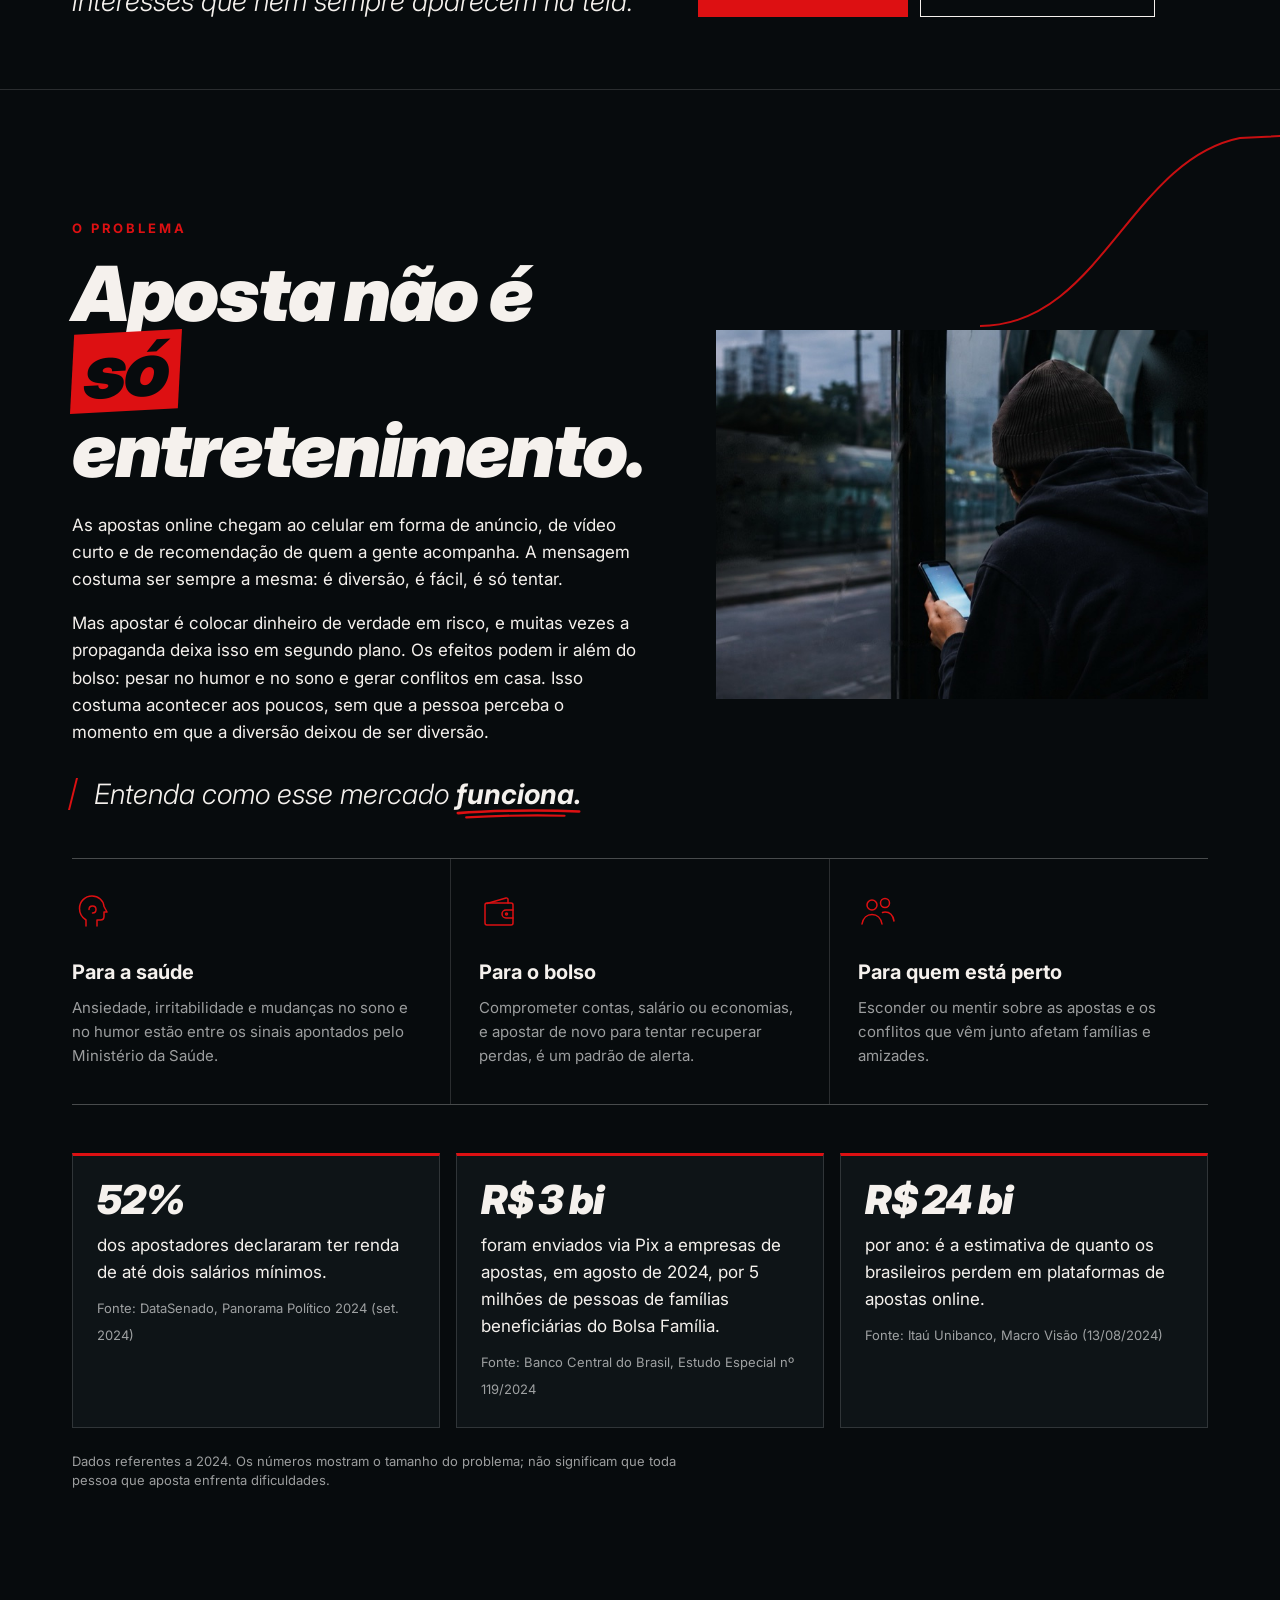
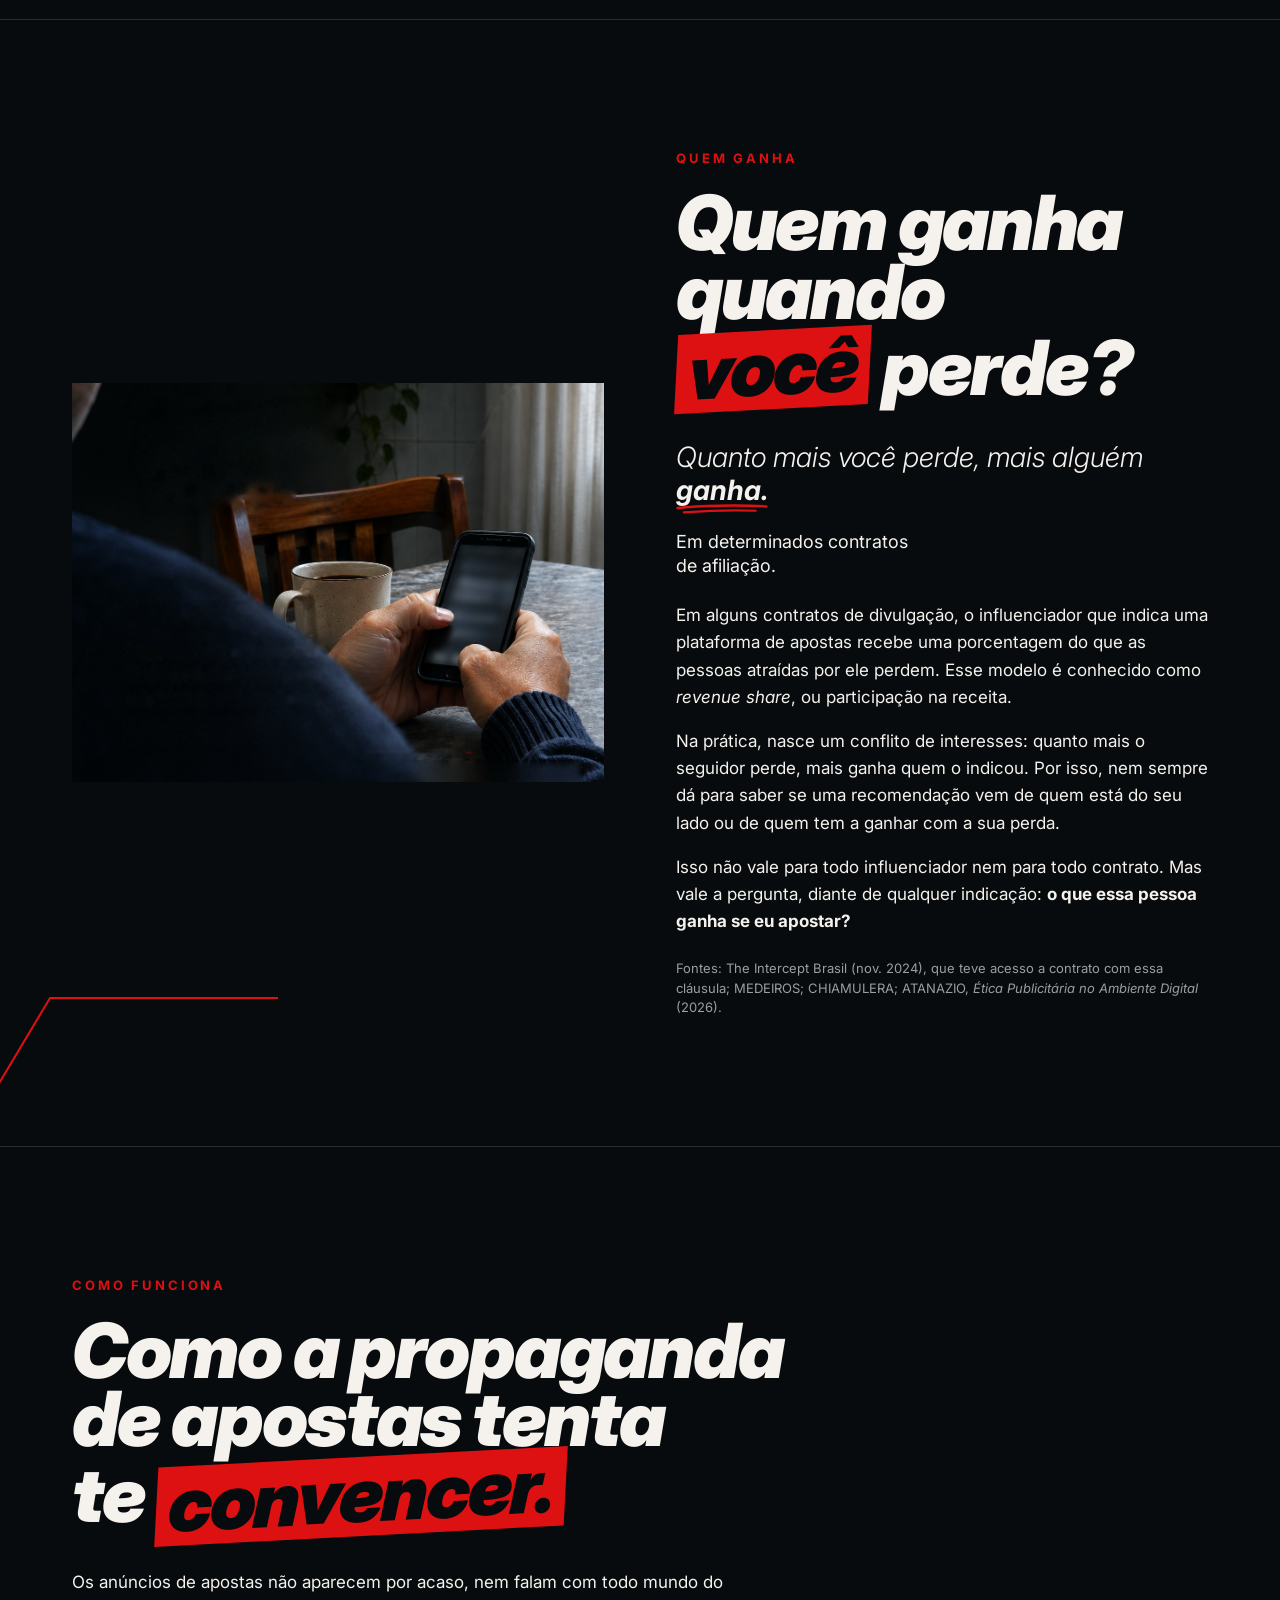
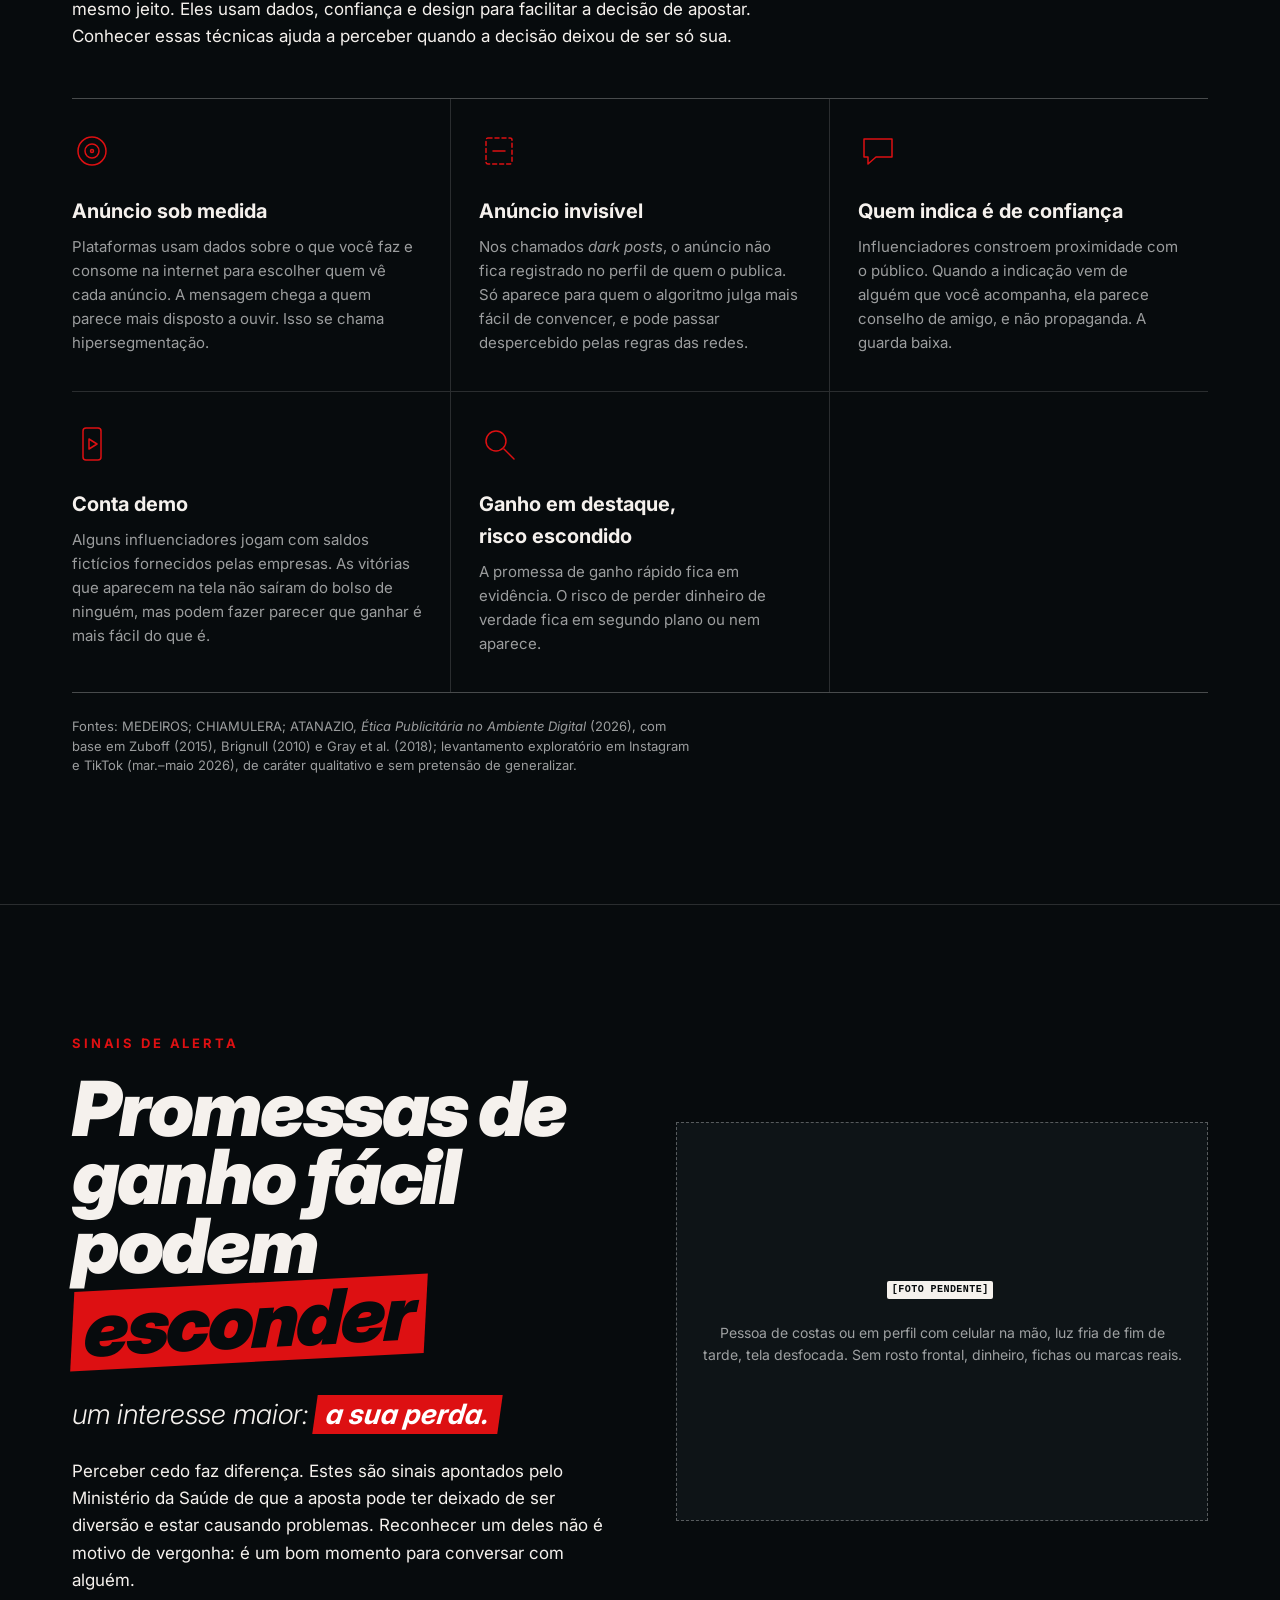
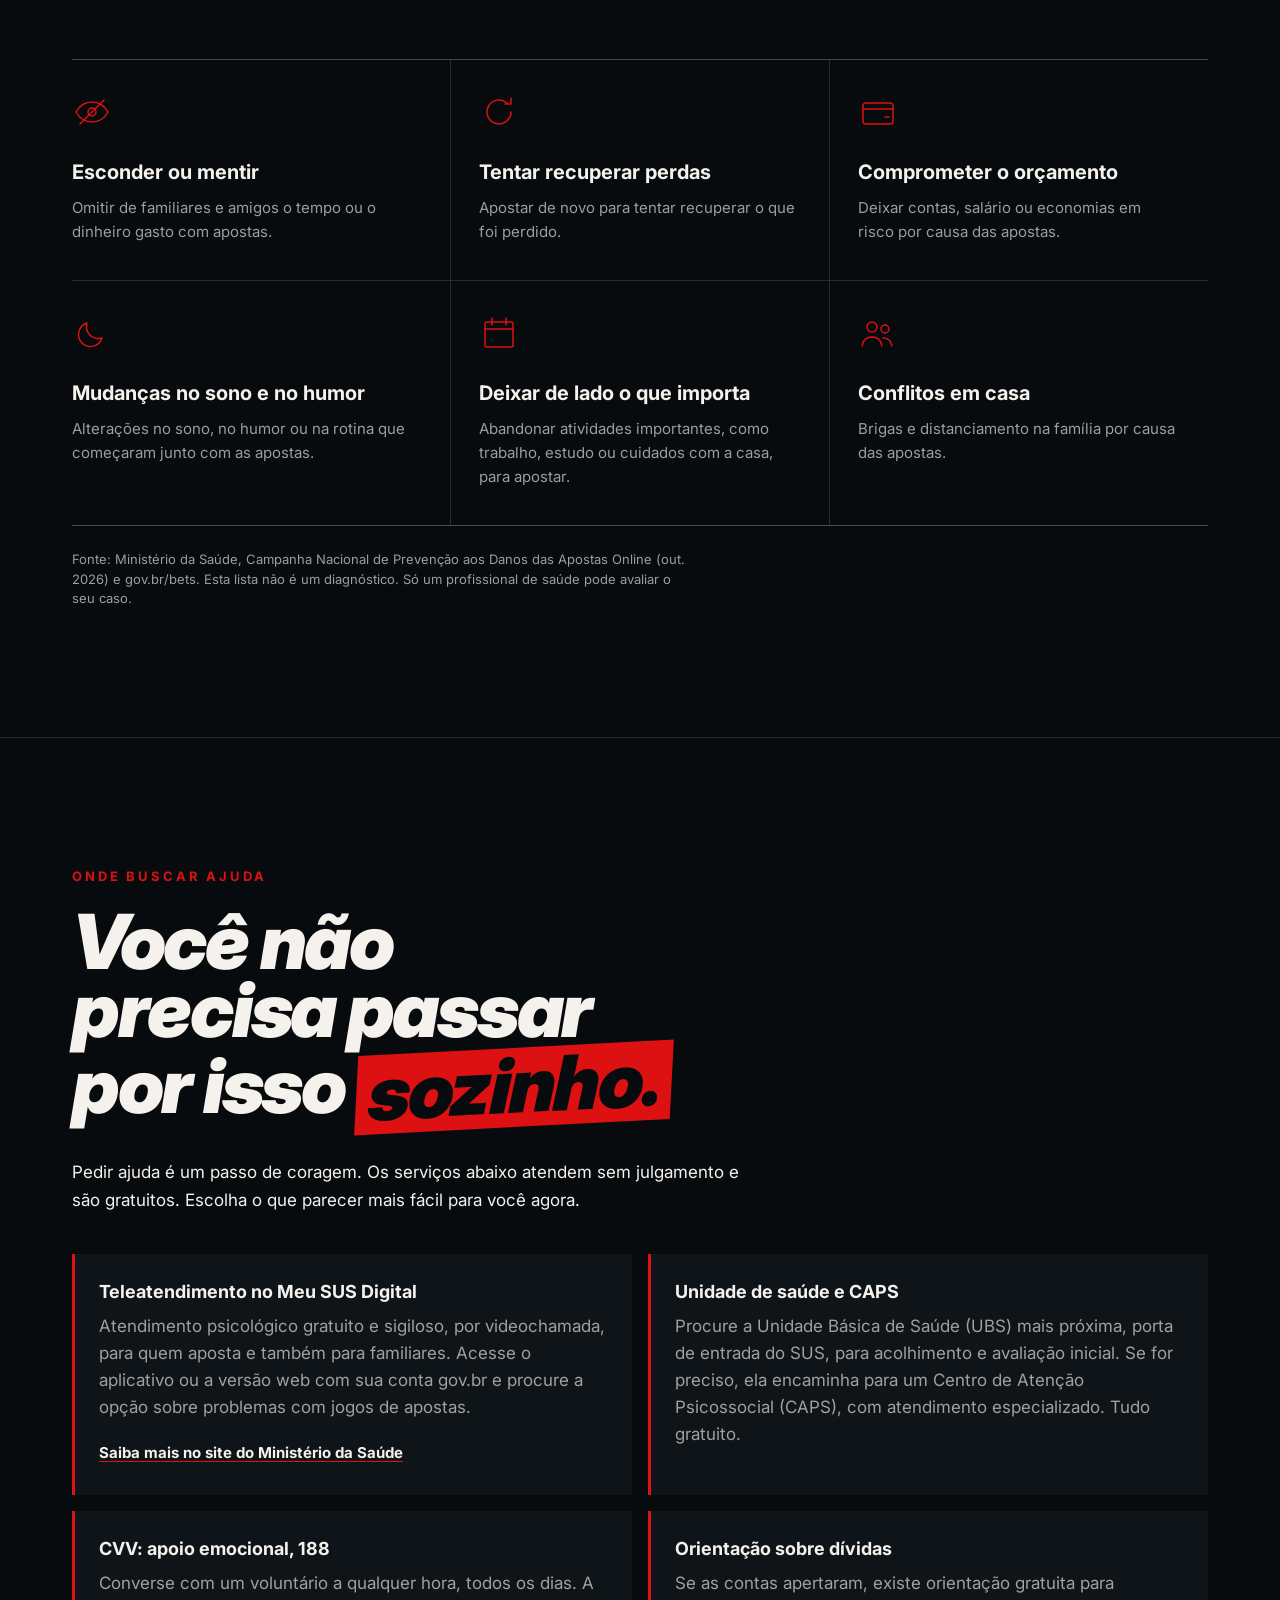
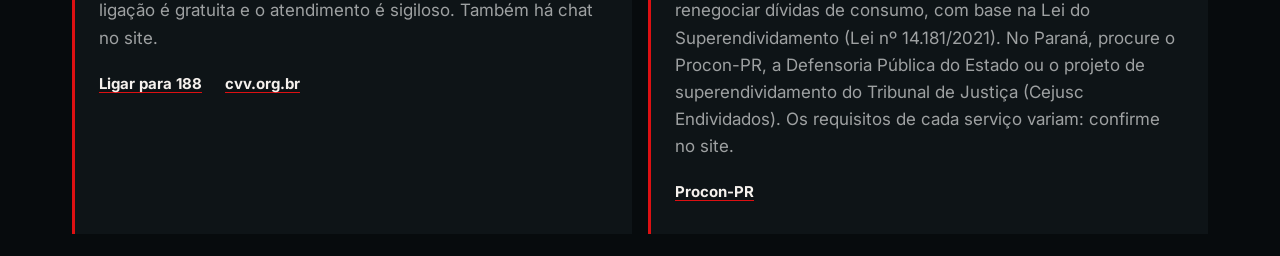
==== commit 2e0fc324: "Troca ícones da seção O problema (mente, carteira, pessoas) Co-Authored-By: Claude Opus 5.5 <noreply" ====
--- a/index.html
+++ b/index.html
@@ -88,17 +88,17 @@
 
         <ul class="lista-3" aria-label="Riscos das apostas online">
           <li>
-            <svg viewBox="0 0 40 40" aria-hidden="true"><circle cx="20" cy="13" r="6"/><path d="M8 34c1.5-7 6.5-11 12-11s10.5 4 12 11"/></svg>
+            <svg viewBox="0 0 40 40" aria-hidden="true"><path d="M14 35v-6c-4-2.5-6.5-6.5-6.5-11.5C7.5 10.5 13 5 20 5c6.5 0 11.5 4.5 12 10.5l3 5.5h-3v4.5c0 2-1.5 3.5-3.5 3.5H25v6"/><path d="M17 18.5c0-2 1.5-3.5 3.5-3.5s3.5 1.5 3.5 3.5-1.5 3.5-3.5 3.5"/></svg>
             <h3>Para a saúde</h3>
             <p>Ansiedade, irritabilidade e mudanças no sono e no humor estão entre os sinais apontados pelo Ministério da Saúde.</p>
           </li>
           <li>
-            <svg viewBox="0 0 40 40" aria-hidden="true"><rect x="7" y="16" width="26" height="18"/><path d="M5 11h30v5H5zM20 11v23M20 11c-3-6-10-6-10-1 0 3 6 1 10 1zM20 11c3-6 10-6 10-1 0 3-6 1-10 1z"/></svg>
+            <svg viewBox="0 0 40 40" aria-hidden="true"><path d="M29 12V8.5c0-1-1-1.8-2-1.5L8 12.5"/><rect x="6" y="12" width="28" height="22" rx="2"/><path d="M34 19h-7a4 4 0 0 0 0 8h7"/><circle cx="27.5" cy="23" r="1"/></svg>
             <h3>Para o bolso</h3>
             <p>Comprometer contas, salário ou economias, e apostar de novo para tentar recuperar perdas, é um padrão de alerta.</p>
           </li>
           <li>
-            <svg viewBox="0 0 40 40" aria-hidden="true"><rect x="5" y="13" width="30" height="16" rx="8"/><path d="M12 18v6M9 21h6"/><circle cx="26" cy="19" r="1.2"/><circle cx="29" cy="23" r="1.2"/></svg>
+            <svg viewBox="0 0 40 40" aria-hidden="true"><circle cx="14" cy="14" r="5"/><path d="M4 33c1-6 5-9.5 10-9.5s9 3.5 10 9.5"/><circle cx="27" cy="12" r="4.5"/><path d="M24.5 21.5c.8-.3 1.6-.4 2.5-.4 4.5 0 8 3.2 9 8.9"/></svg>
             <h3>Para quem está perto</h3>
             <p>Esconder ou mentir sobre as apostas e os conflitos que vêm junto afetam famílias e amizades.</p>
           </li>
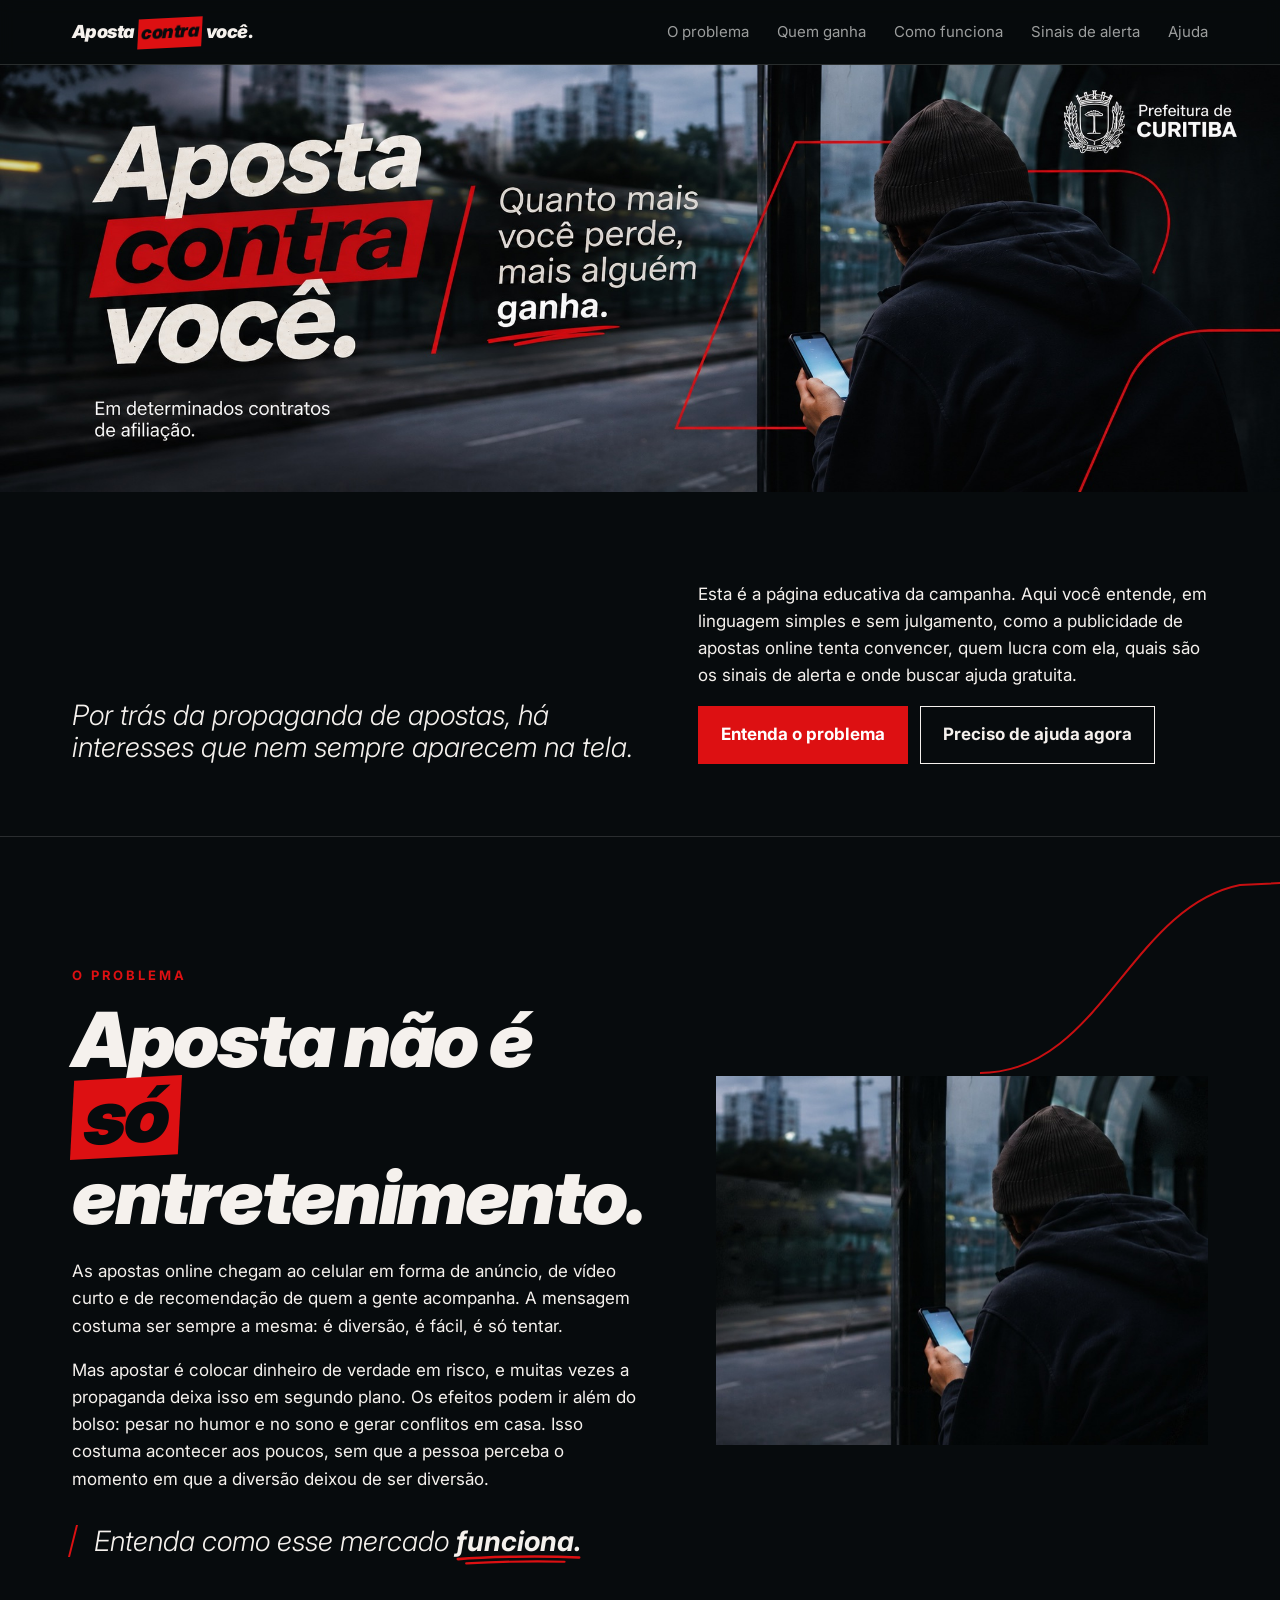
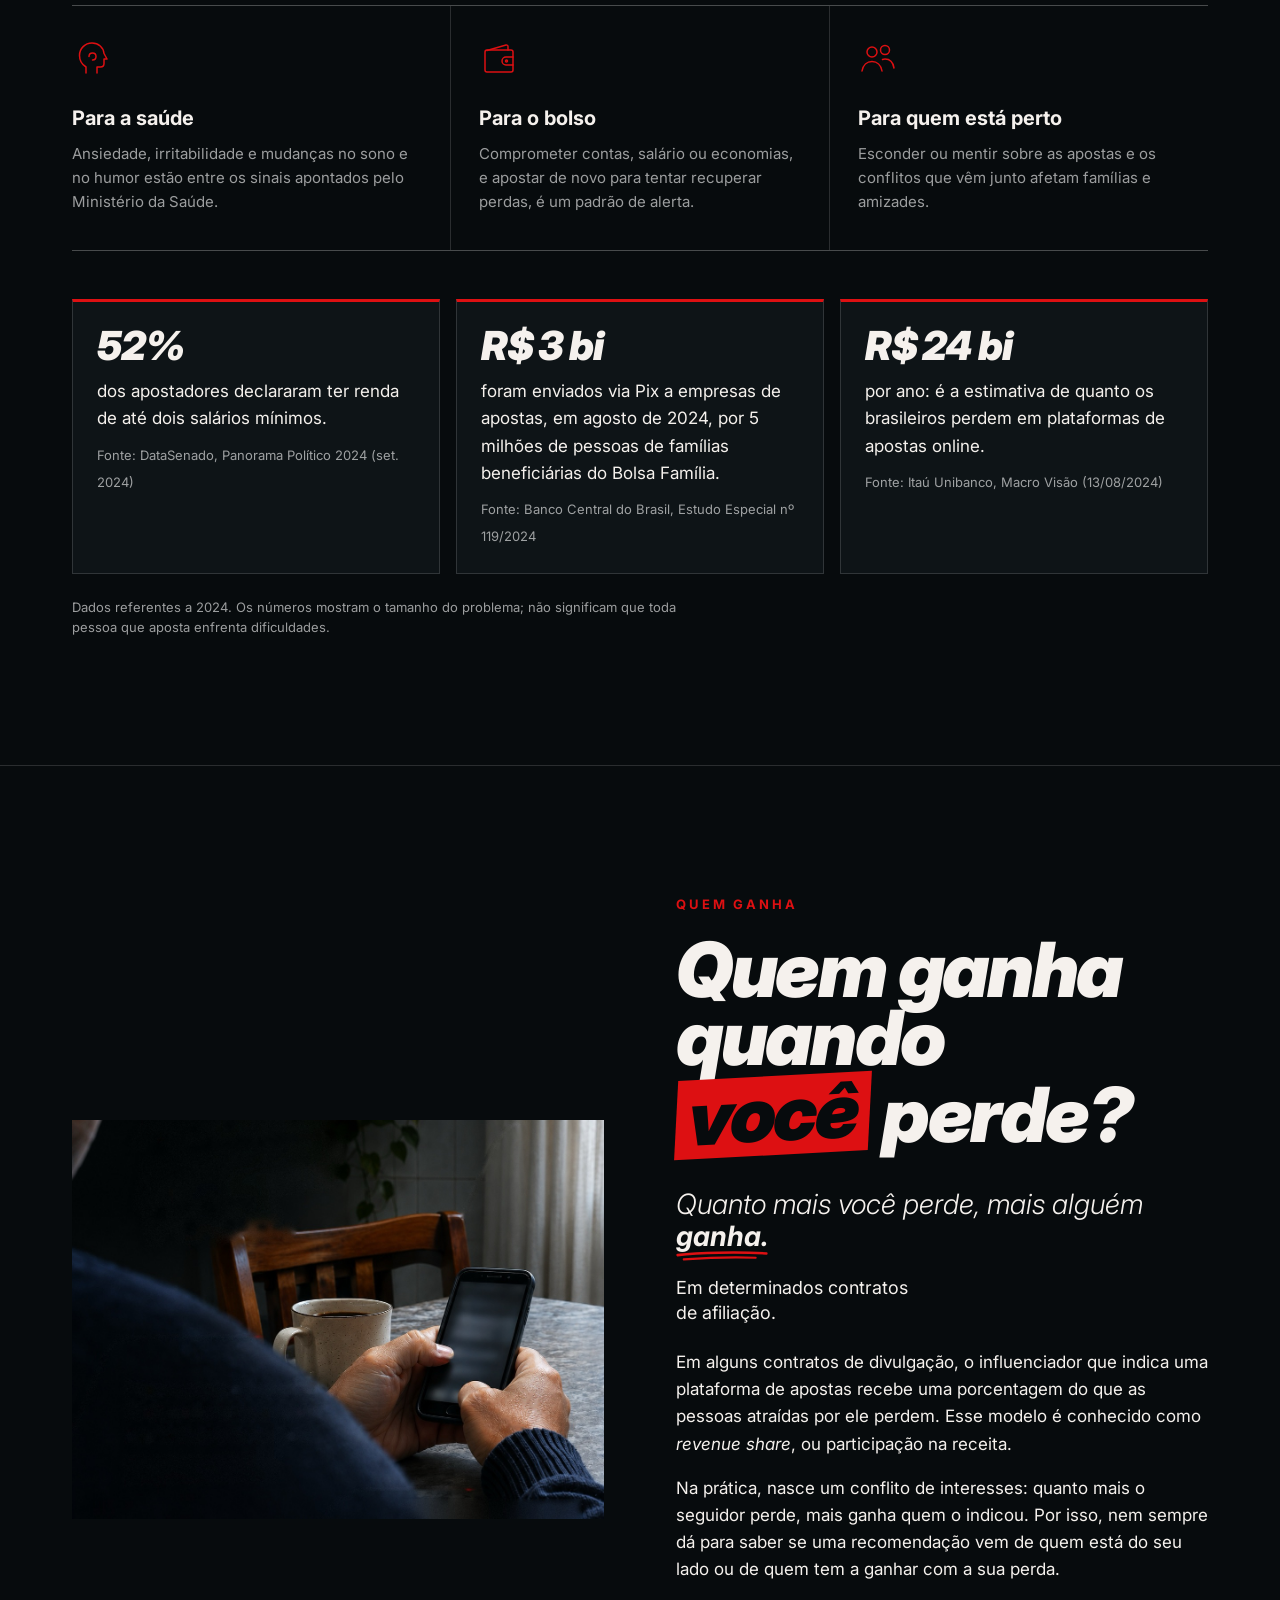
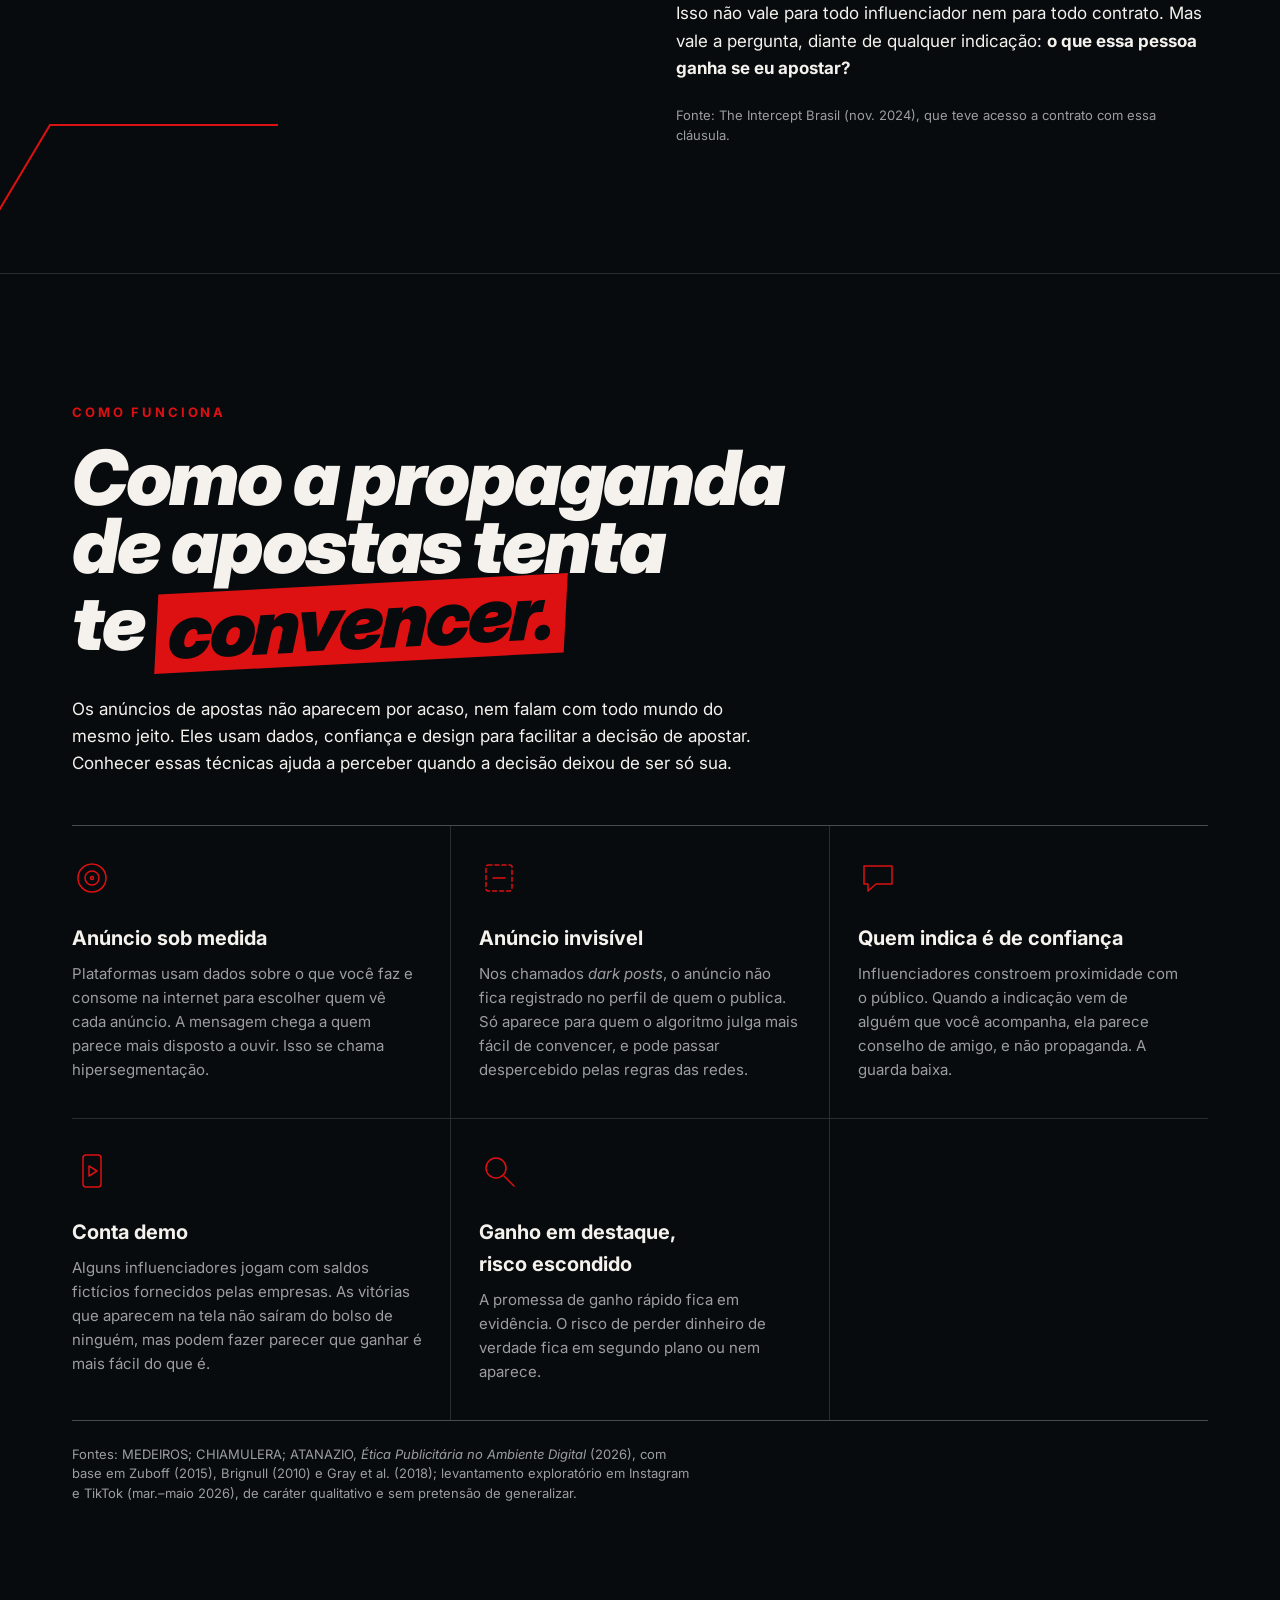
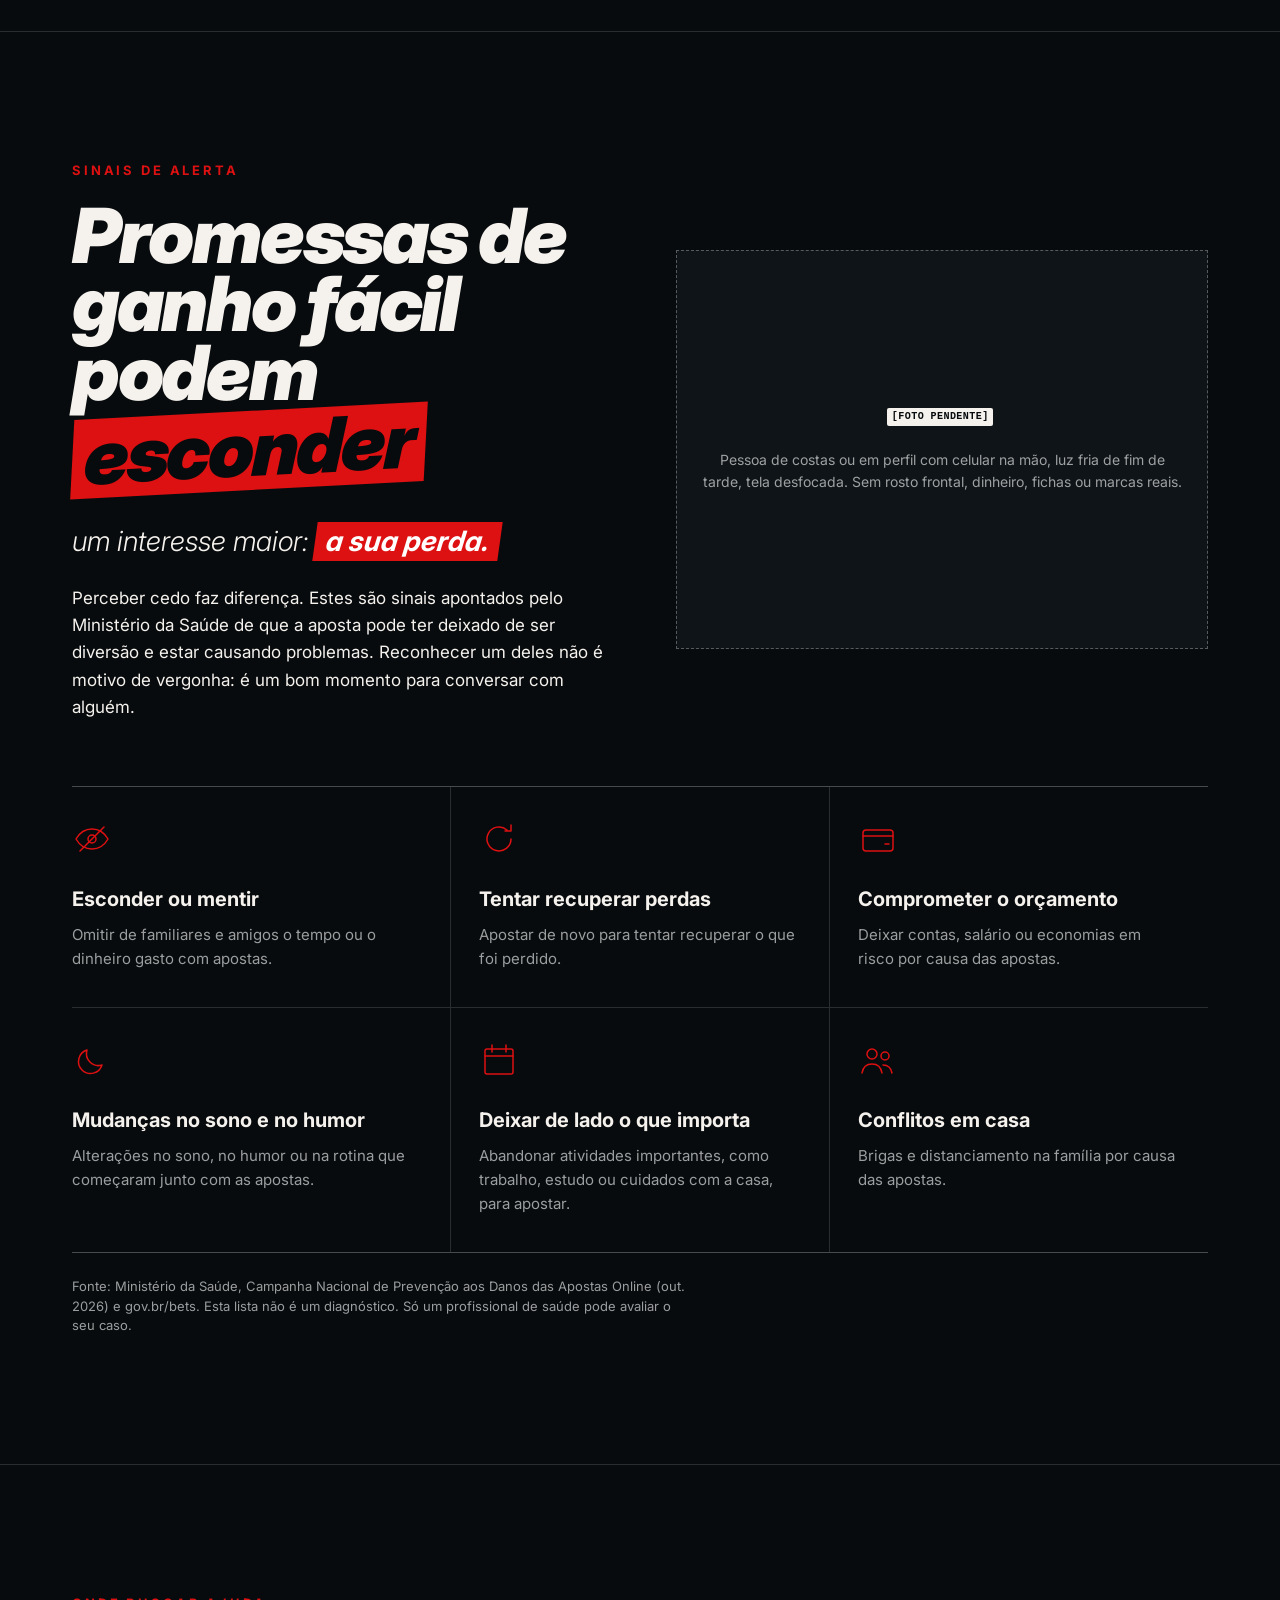
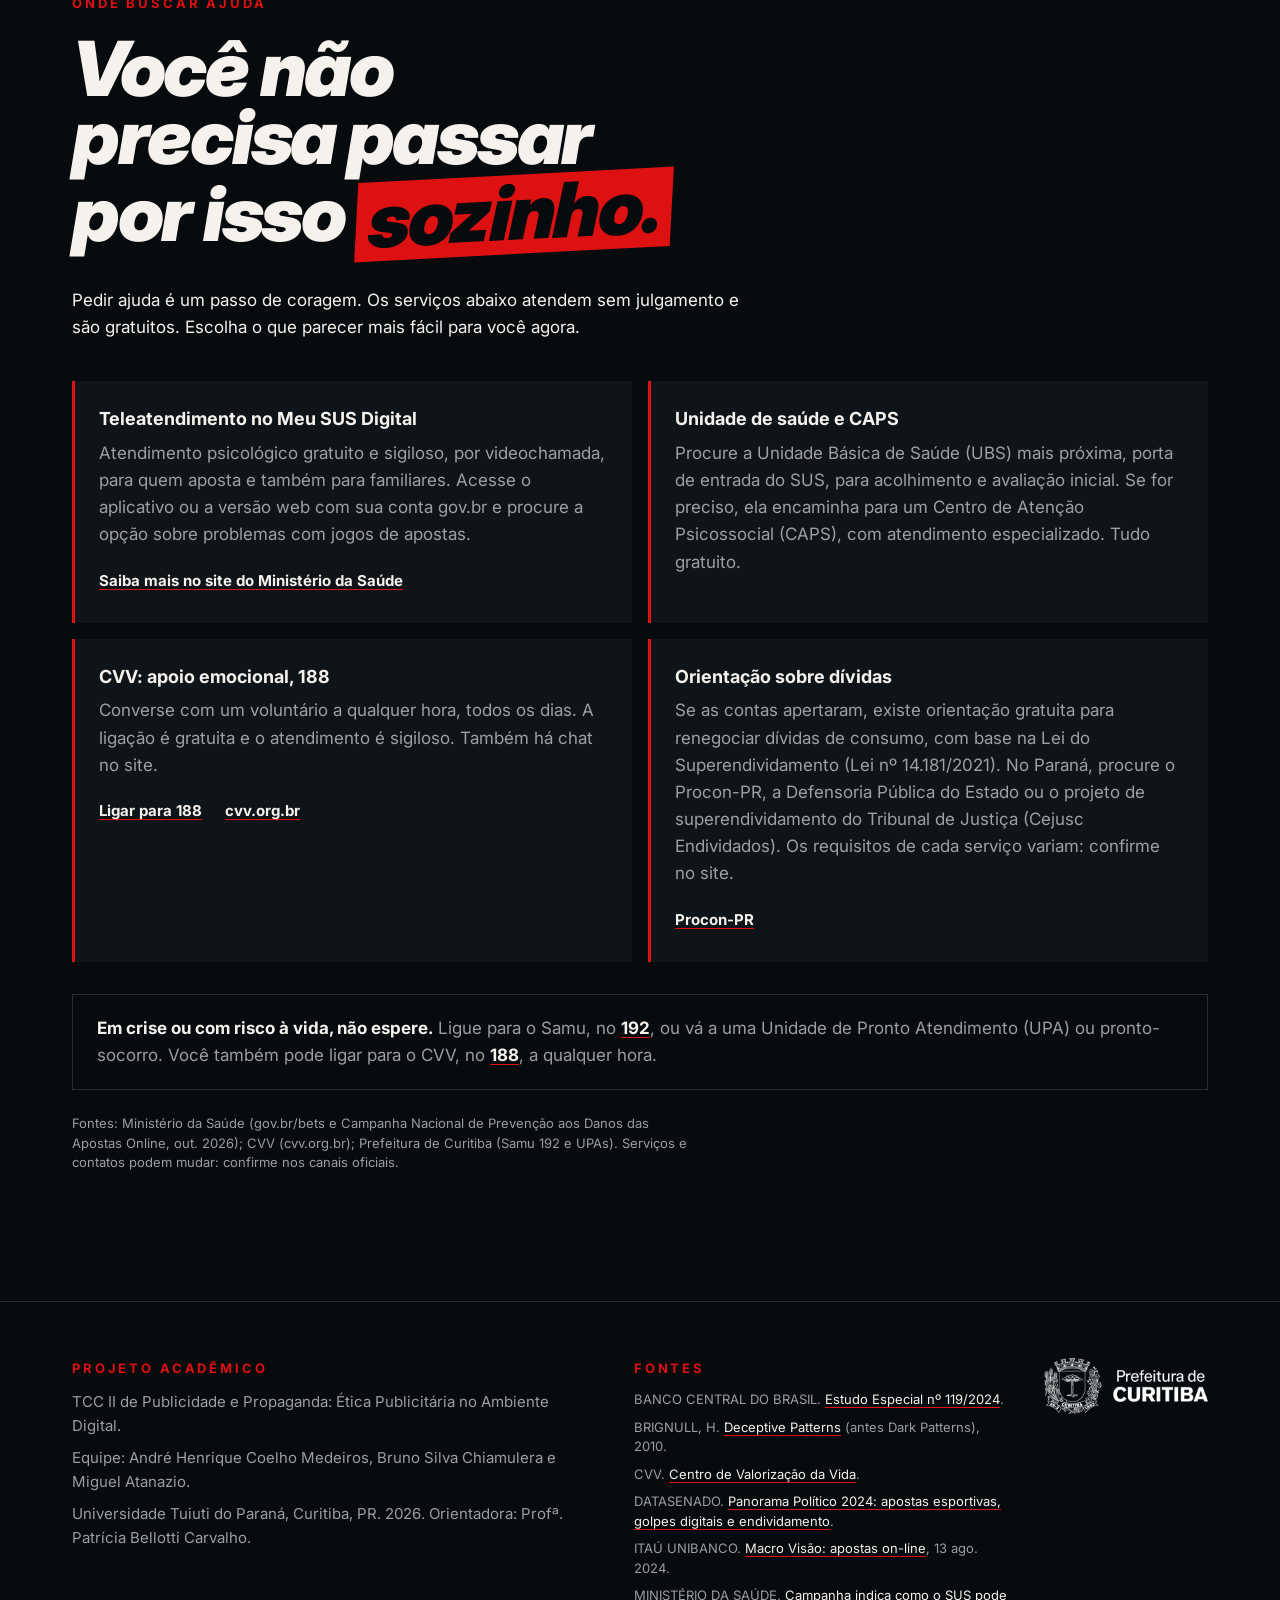
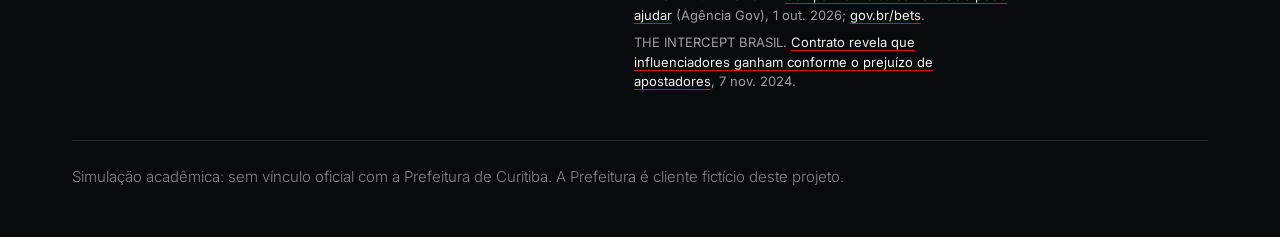
==== commit 3455af20: "Mantém só The Intercept Brasil na fonte da seção Quem ganha Co-Authored-By: Claude Opus 5.5 <noreply" ====
--- a/index.html
+++ b/index.html
@@ -144,7 +144,7 @@
               <p>Na prática, nasce um conflito de interesses: quanto mais o seguidor perde, mais ganha quem o indicou. Por isso, nem sempre dá para saber se uma recomendação vem de quem está do seu lado ou de quem tem a ganhar com a sua perda.</p>
               <p>Isso não vale para todo influenciador nem para todo contrato. Mas vale a pergunta, diante de qualquer indicação: <strong>o que essa pessoa ganha se eu apostar?</strong></p>
             </div>
-            <p class="nota-fonte">Fontes: The Intercept Brasil (nov. 2024), que teve acesso a contrato com essa cláusula; MEDEIROS; CHIAMULERA; ATANAZIO, <em>Ética Publicitária no Ambiente Digital</em> (2026).</p>
+            <p class="nota-fonte">Fonte: The Intercept Brasil (nov. 2024), que teve acesso a contrato com essa cláusula.</p>
           </div>
           <figure class="foto">
             <img src="img/foto-cozinha.jpg" width="1200" height="1200" loading="lazy"
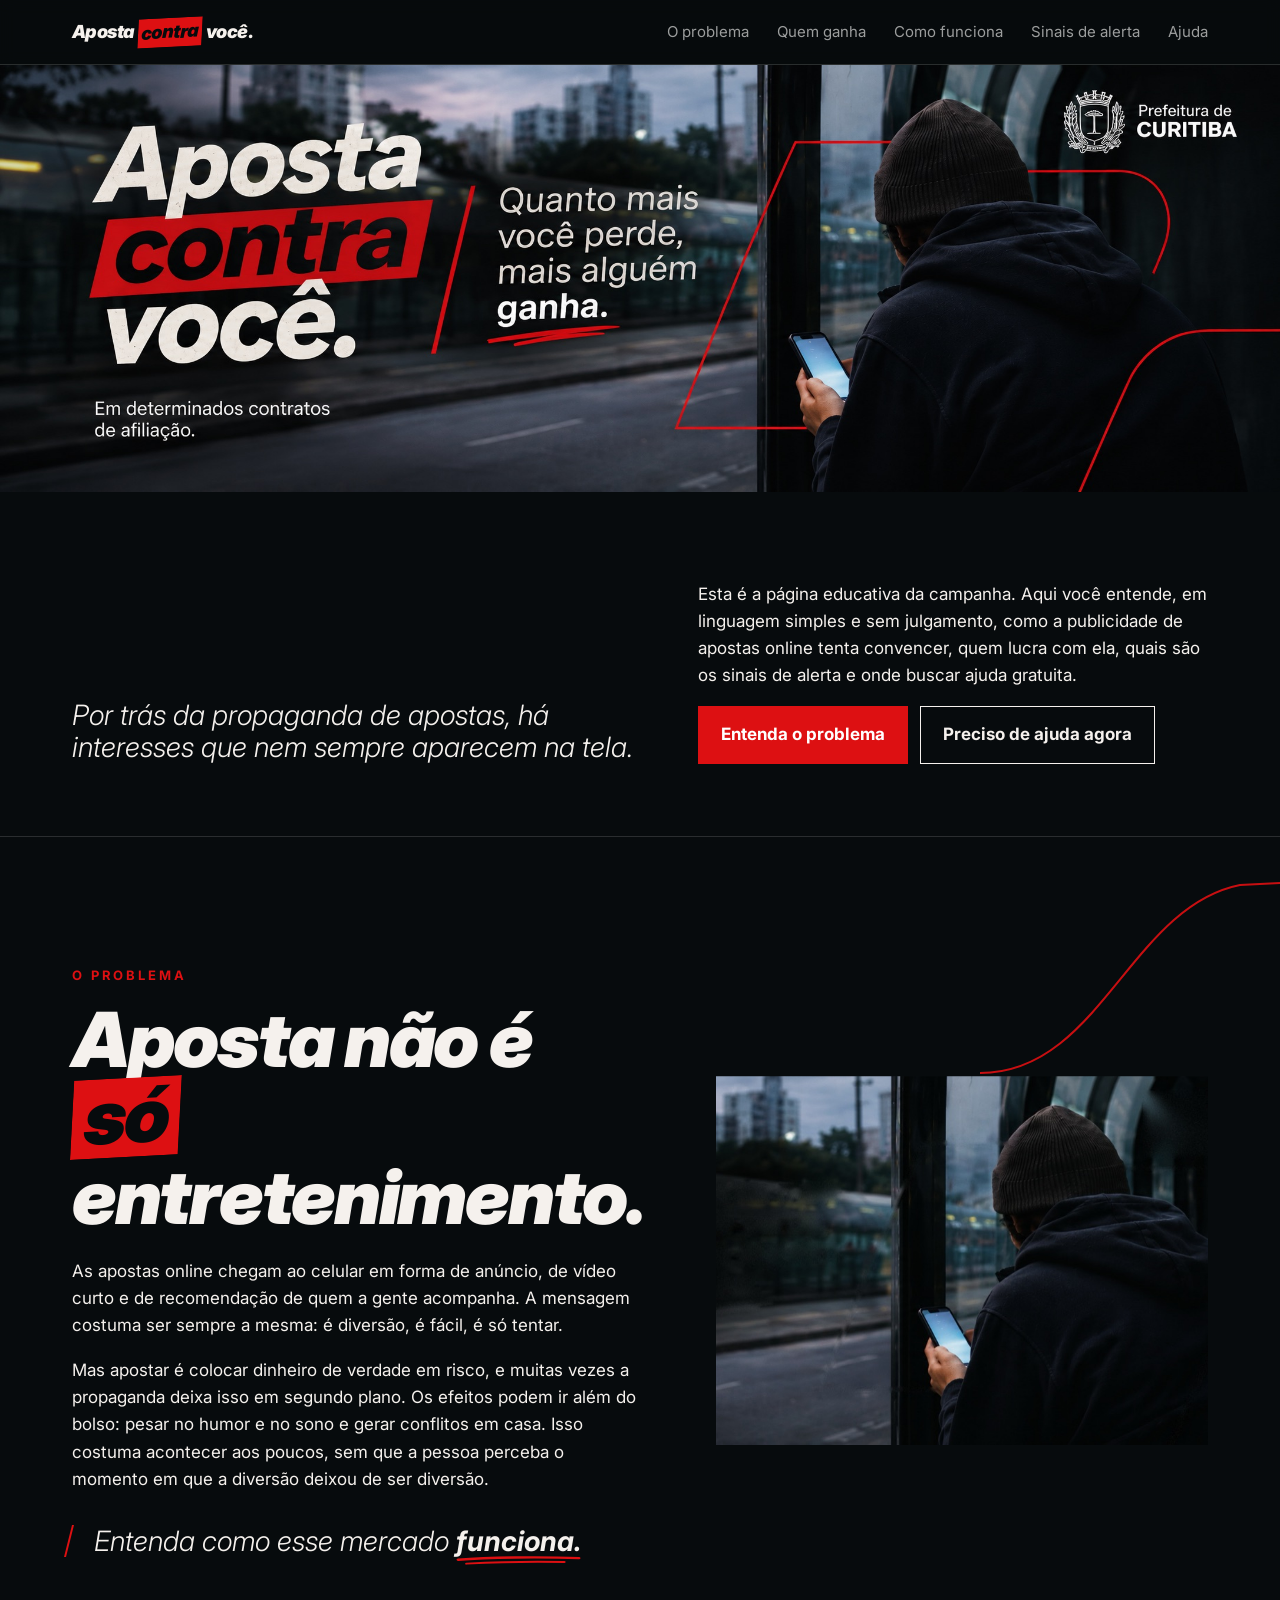
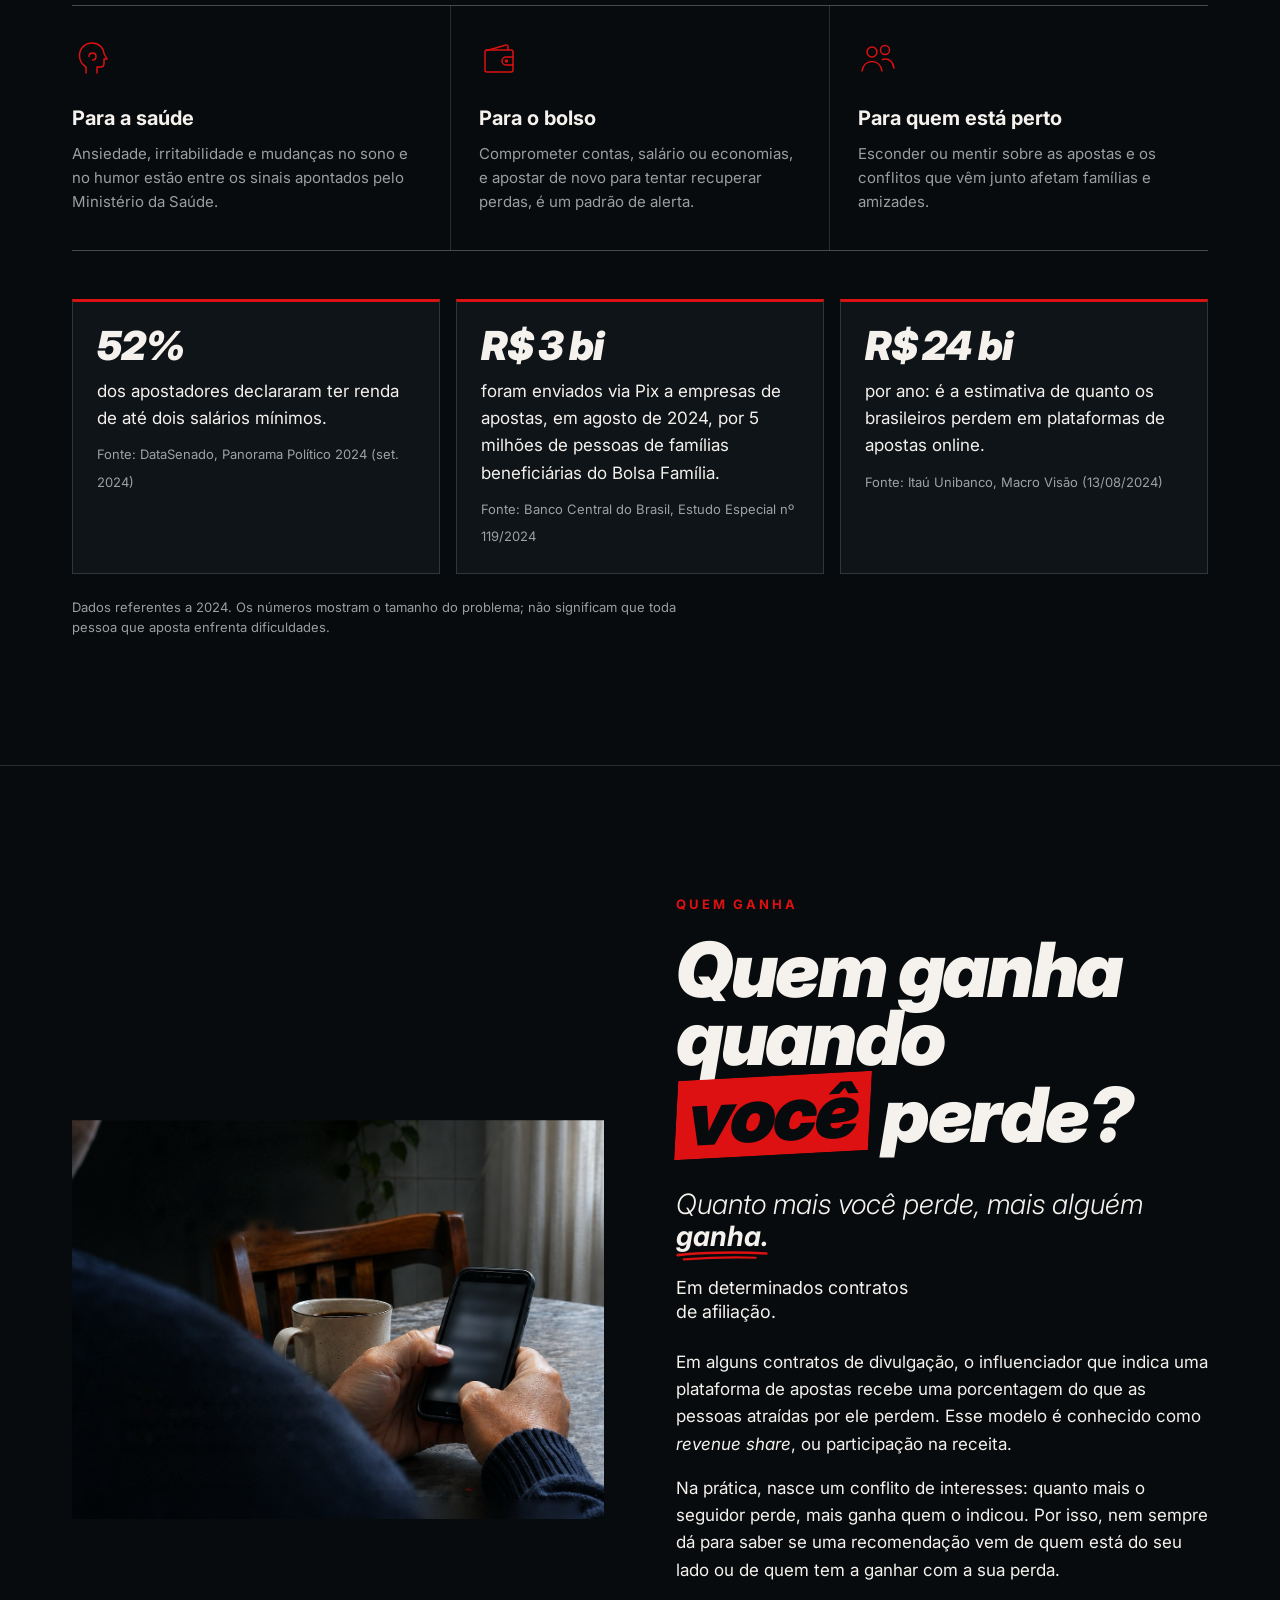
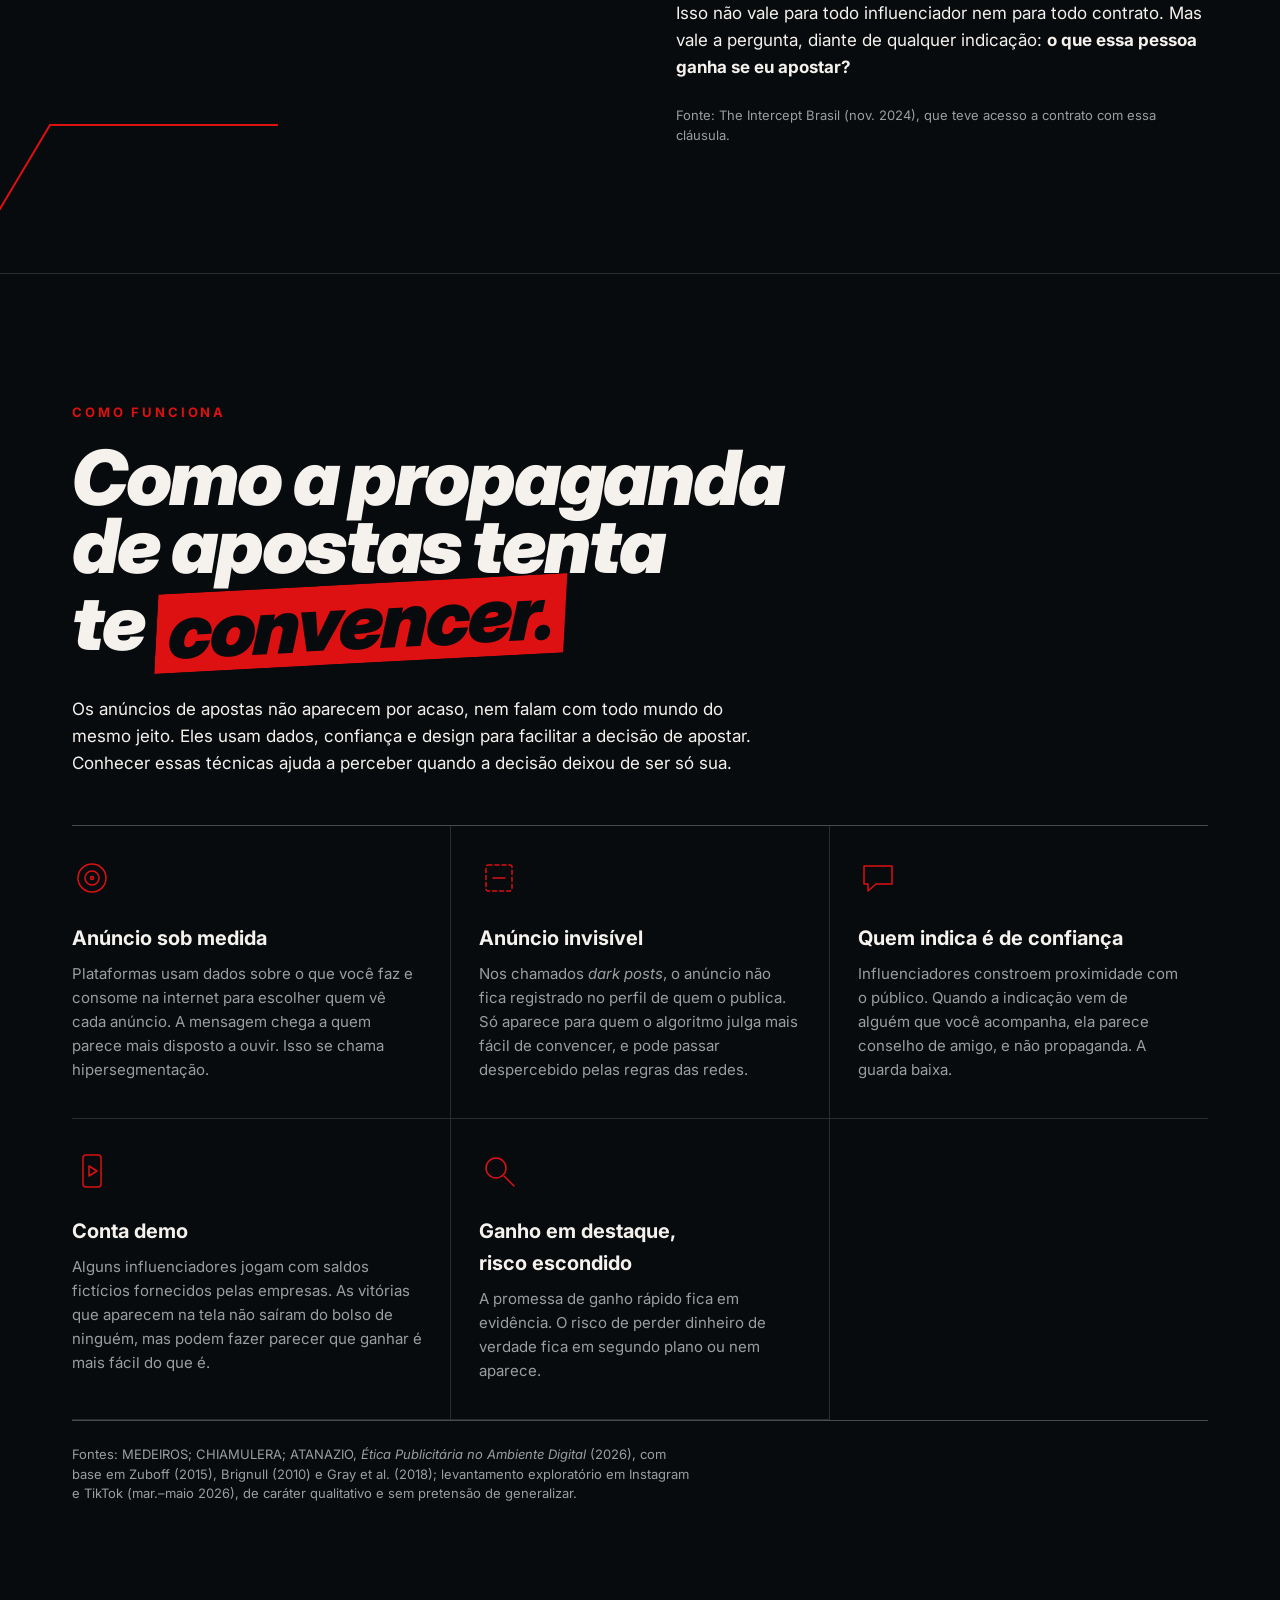
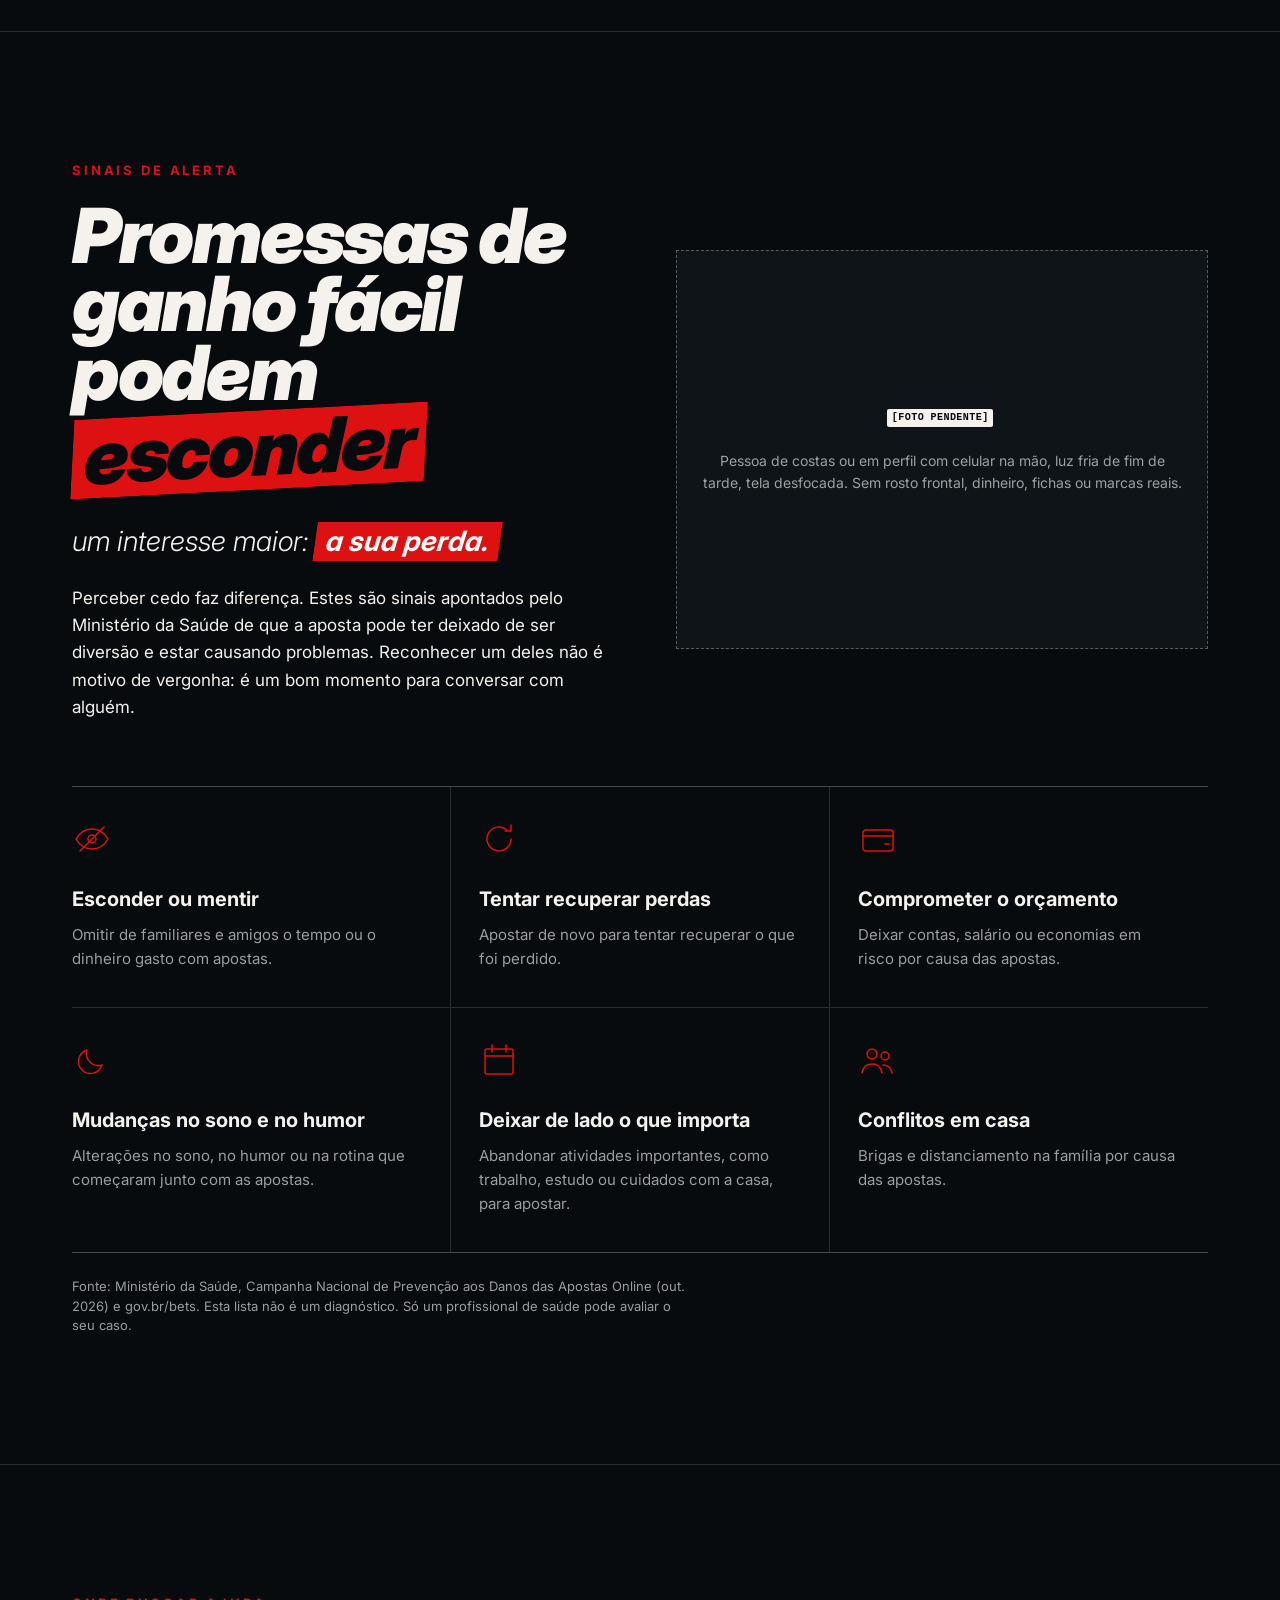
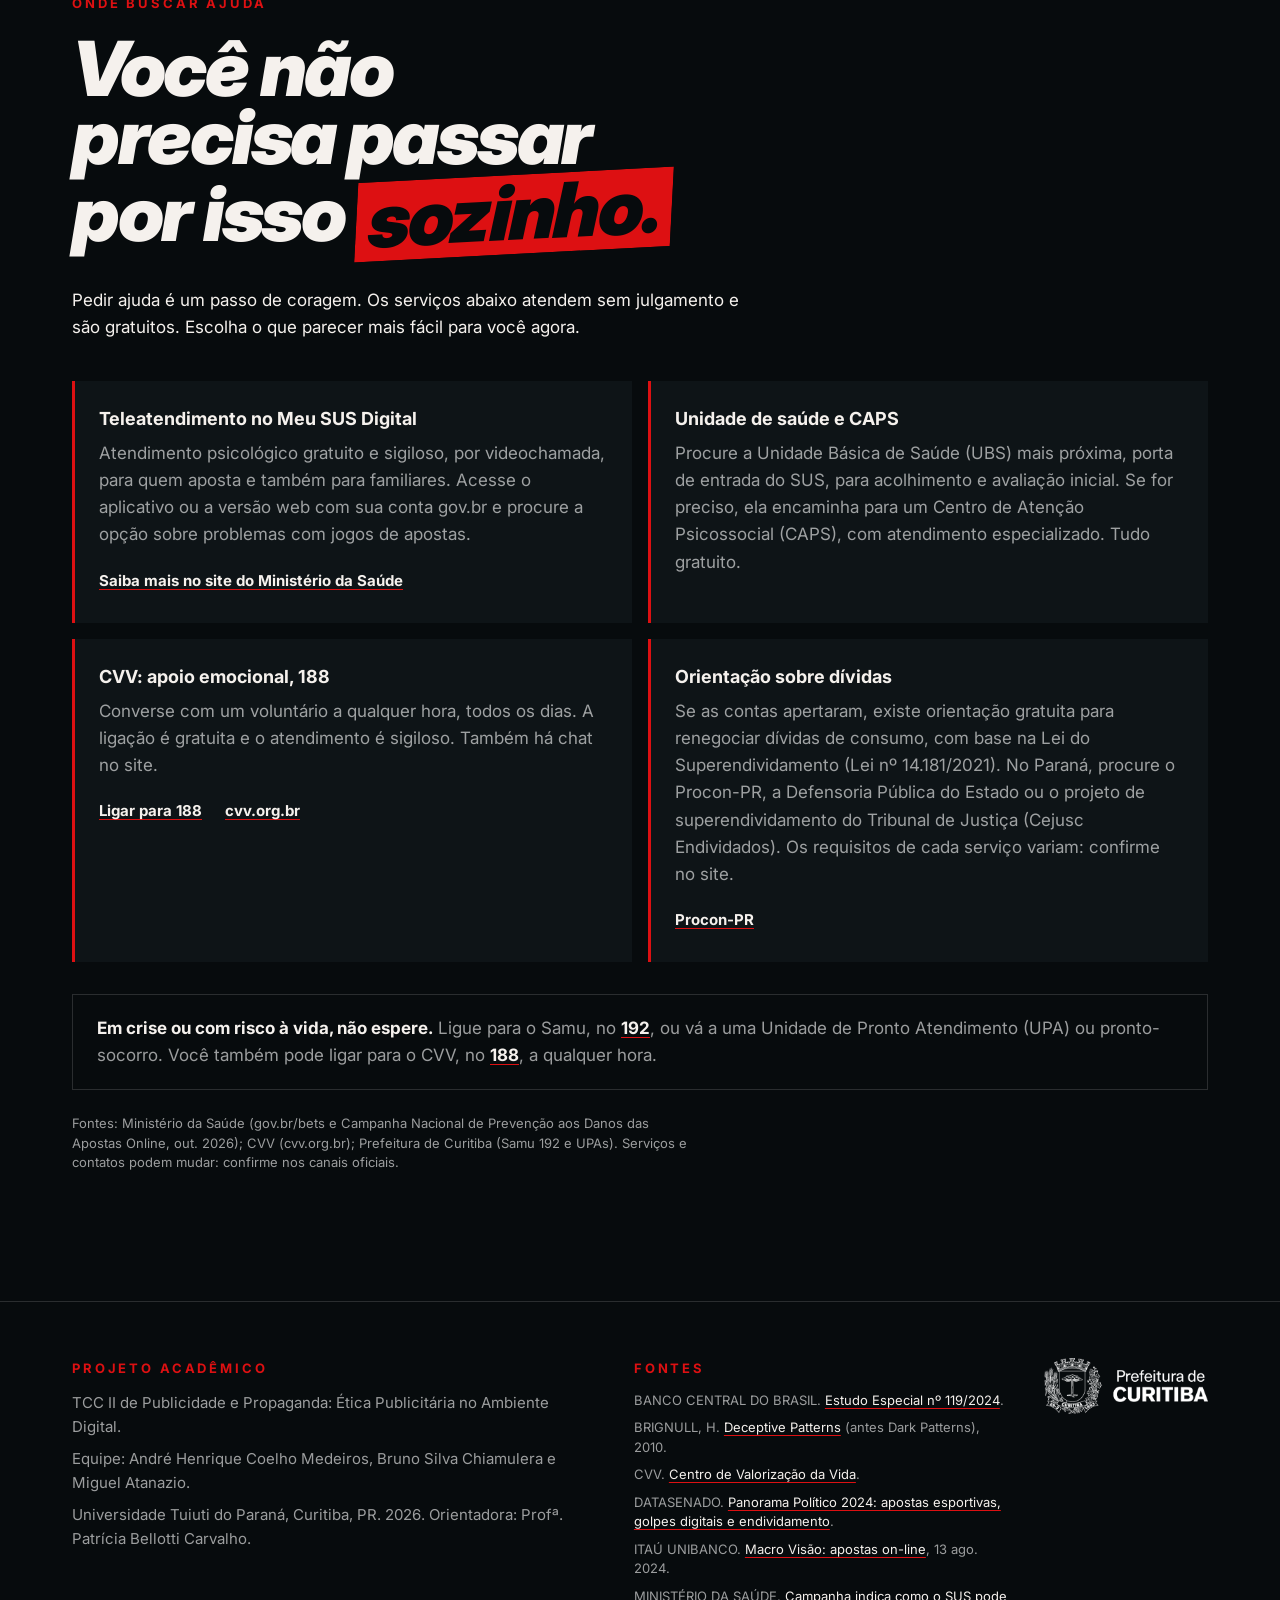
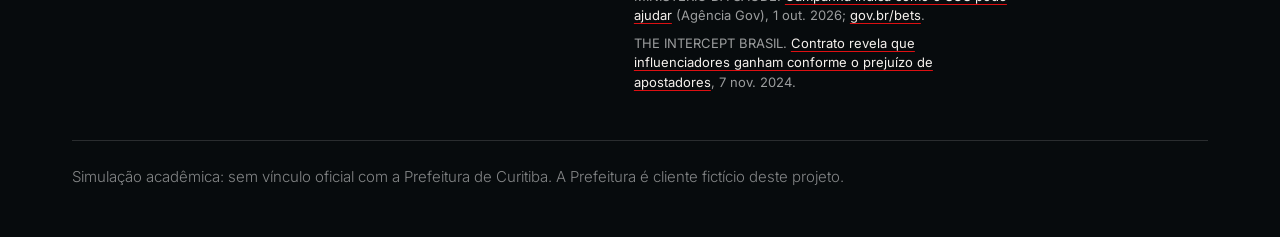
==== commit a8c25145: "Adiciona animações de entrada (scroll) sem dependências Co-Authored-By: Claude Opus 5.5 <noreply@ant" ====
--- a/index.html
+++ b/index.html
@@ -11,6 +11,16 @@
   <link rel="preconnect" href="https://fonts.gstatic.com" crossorigin>
   <link href="https://fonts.googleapis.com/css2?family=Inter:ital,wght@0,300;0,400;0,700;0,900;1,300;1,400;1,700;1,900&display=swap" rel="stylesheet">
   <link rel="stylesheet" href="css/styles.css">
+  <link rel="stylesheet" href="css/animacoes.css">
+  <!-- Ativa os estados iniciais das animações só com JS. Se js/animacoes.js não
+       carregar em 4s, remove a classe e mostra tudo. -->
+  <script>
+    (function (h) {
+      h.classList.add('js');
+      setTimeout(function () { if (!h.classList.contains('anim-ok')) h.classList.remove('js'); }, 4000);
+    })(document.documentElement);
+  </script>
+  <script src="js/animacoes.js" defer></script>
 </head>
 <body>
   <a class="pular" href="#conteudo">Pular para o conteúdo</a>
@@ -106,17 +116,17 @@
 
         <div class="dados" aria-label="Dados sobre apostas online">
           <div class="dado">
-            <span class="numero">52%</span>
+            <span class="numero" data-valor="52" data-sufixo="%">52%</span>
             <p>dos apostadores declararam ter renda de até dois salários mínimos.</p>
             <cite>Fonte: DataSenado, Panorama Político 2024 (set. 2024)</cite>
           </div>
           <div class="dado">
-            <span class="numero">R$ 3 bi</span>
+            <span class="numero" data-valor="3" data-prefixo="R$ " data-sufixo=" bi">R$ 3 bi</span>
             <p>foram enviados via Pix a empresas de apostas, em agosto de 2024, por 5 milhões de pessoas de famílias beneficiárias do Bolsa Família.</p>
             <cite>Fonte: Banco Central do Brasil, Estudo Especial nº 119/2024</cite>
           </div>
           <div class="dado">
-            <span class="numero">R$ 24 bi</span>
+            <span class="numero" data-valor="24" data-prefixo="R$ " data-sufixo=" bi">R$ 24 bi</span>
             <p>por ano: é a estimativa de quanto os brasileiros perdem em plataformas de apostas online.</p>
             <cite>Fonte: Itaú Unibanco, Macro Visão (13/08/2024)</cite>
           </div>
--- a/css/animacoes.css
+++ b/css/animacoes.css
@@ -0,0 +1,142 @@
+/* ==========================================================================
+   Animações de entrada (camada por cima do layout; ver js/animacoes.js)
+   - Estados iniciais só valem com html.js E sem prefers-reduced-motion.
+   - Sem JS, com reduced motion ou se o script falhar, tudo aparece no estado final.
+   - Ajuste o ritmo global pelas variáveis abaixo.
+   ========================================================================== */
+
+:root {
+  --easing: cubic-bezier(.22, 1, .36, 1);   /* desaceleração suave, sem bounce */
+  --duracao: 700ms;                         /* textos e cards */
+  --duracao-traco: 1100ms;                  /* grafismos SVG e faixas (máx. 1200ms) */
+  --duracao-icone: 900ms;                   /* traço dos ícones */
+  --duracao-foto: 900ms;                    /* revelação das fotos */
+  --duracao-contagem: 1200ms;               /* contagem dos números (lida pelo JS) */
+  --desloc: 16px;                           /* subida padrão */
+  --desloc-hero: 20px;                      /* subida do hero */
+  --desloc-rotulo: 12px;                    /* rótulo entra da esquerda */
+  --stagger: 90ms;                          /* textos e dados */
+  --stagger-lista: 80ms;                    /* cards das listas */
+  --stagger-canal: 60ms;                    /* canais de ajuda */
+  --stagger-linha: 90ms;                    /* linhas dos títulos */
+  --atraso-apoio: 150ms;                    /* .apoio depois do título */
+  --atraso-ressalva: 300ms;                 /* .ressalva depois do .apoio */
+  --atraso-destaque: 500ms;                 /* rabisco / faixa-frase depois do texto */
+}
+
+/* Barra de leitura (criada pelo JS) e menu ativo: valem mesmo com reduced motion */
+.barra-leitura {
+  position: absolute; left: 0; right: 0; bottom: -1px; height: 2px;
+  background: var(--vermelho);
+  transform: scaleX(0); transform-origin: 0 50%;
+  pointer-events: none;
+}
+.menu a { transition: color 300ms var(--easing); }
+.menu a.ativo {
+  color: var(--branco-papel);
+  text-decoration: underline;
+  text-decoration-color: var(--vermelho);
+  text-decoration-thickness: 2px;
+  text-underline-offset: 6px;
+}
+
+/* Títulos divididos em linhas: a máscara folga para não cortar itálico nem a faixa.
+   Grid evita colapso das margens negativas (altura final idêntica). */
+.titulo.dividido { display: grid; }
+.linha-mascara {
+  display: block;
+  padding: 0.22em 0.25em 0.22em 0.12em;
+  margin: -0.22em -0.25em -0.22em -0.12em;
+}
+.linha { display: block; }
+
+@media (prefers-reduced-motion: no-preference) {
+
+  /* Entre o parse do HTML e a execução do script: evita o conteúdo "piscar"
+     (visibility não muda layout; o fallback do <head> remove html.js em 4s) */
+  html.js:not(.anim-ok) .topo,
+  html.js:not(.anim-ok) .hero-chamada,
+  html.js:not(.anim-ok) .secao,
+  html.js:not(.anim-ok) .rodape { visibility: hidden; }
+
+  /* ---------- Transição base de todo elemento animado ---------- */
+  html.js [data-anim] {
+    transition:
+      opacity var(--duracao) var(--easing) var(--atraso, 0ms),
+      transform var(--duracao) var(--easing) var(--atraso, 0ms),
+      clip-path var(--duracao-foto) var(--easing) var(--atraso, 0ms);
+  }
+
+  /* Revelação instantânea (elemento já passou da tela) */
+  html.js .imediato,
+  html.js .imediato *,
+  html.js .imediato::before { transition: none !important; }
+
+  /* clip-path não interpola até "none": o estado final precisa ser explícito */
+  html.js [data-anim="foto"],
+  html.js [data-anim] .faixa,
+  html.js [data-anim] .faixa-frase { clip-path: inset(0 0 0 0); }
+
+  /* ---------- Estados iniciais por tipo ---------- */
+  html.js [data-anim="fade"]:not(.visivel) { opacity: 0; }
+  html.js [data-anim="subir"]:not(.visivel) { opacity: 0; transform: translateY(var(--desloc)); }
+  html.js [data-anim="subir-hero"]:not(.visivel) { opacity: 0; transform: translateY(var(--desloc-hero)); }
+  html.js [data-anim="rotulo"]:not(.visivel) { opacity: 0; transform: translateX(calc(var(--desloc-rotulo) * -1)); }
+
+  /* Títulos: cada linha sobe dentro da máscara */
+  /* Corta só na vertical: palavras longas que já passam da coluna não são cortadas */
+  html.js [data-anim="titulo"]:not(.feito) .linha-mascara { overflow: hidden; }
+  @supports (overflow: clip) {
+    html.js [data-anim="titulo"]:not(.feito) .linha-mascara { overflow: visible; overflow-y: clip; }
+  }
+  html.js [data-anim="titulo"] .linha {
+    transition: transform var(--duracao) var(--easing)
+      calc(var(--atraso, 0ms) + var(--i, 0) * var(--stagger-linha));
+  }
+  html.js [data-anim="titulo"]:not(.visivel) .linha { transform: translateY(140%); }
+
+  /* Faixa vermelha do título: wipe esquerda → direita (sem tocar no transform) */
+  html.js [data-anim="titulo"] .faixa {
+    transition: clip-path var(--duracao-traco) var(--easing)
+      calc(var(--atraso, 0ms) + var(--i, 0) * var(--stagger-linha) + var(--duracao) * 0.6);
+  }
+  html.js [data-anim="titulo"]:not(.visivel) .faixa { clip-path: inset(0 100% 0 0); }
+
+  /* Rabisco: o traço se desenha (background-size) */
+  html.js [data-anim] .rabisco {
+    transition: background-size var(--duracao-traco) var(--easing)
+      calc(var(--atraso, 0ms) + var(--atraso-destaque));
+  }
+  html.js [data-anim]:not(.visivel) .rabisco { background-size: 0 0.42em; }
+
+  /* "a sua perda.": mesmo wipe da faixa */
+  html.js [data-anim] .faixa-frase {
+    transition: clip-path var(--duracao-traco) var(--easing)
+      calc(var(--atraso, 0ms) + var(--atraso-destaque));
+  }
+  html.js [data-anim]:not(.visivel) .faixa-frase { clip-path: inset(0 100% 0 0); }
+
+  /* Divisor vertical: cresce de cima para baixo mantendo o skew */
+  html.js [data-anim="divisor"]::before {
+    transform-origin: 50% 0;
+    transition: transform var(--duracao-icone) var(--easing) var(--atraso, 0ms);
+  }
+  html.js [data-anim="divisor"]:not(.visivel)::before { transform: skewX(-14deg) scaleY(0); }
+  html.js [data-anim="divisor"].visivel::before { transform: skewX(-14deg) scaleY(1); }
+
+  /* Traços SVG (ícones e grafismos): pathLength=1 aplicado pelo JS */
+  html.js [data-traco] {
+    stroke-dasharray: 1;
+    stroke-dashoffset: 1;
+    transition: stroke-dashoffset var(--duracao-icone) var(--easing) var(--atraso, 0ms);
+  }
+  html.js [data-anim="traco"] [data-traco] { transition-duration: var(--duracao-traco); }
+  html.js .visivel [data-traco] { stroke-dashoffset: 0; }
+
+  /* Fotos: revelação de baixo para cima + leve zoom de saída */
+  html.js [data-anim="foto"]:not(.visivel) { clip-path: inset(100% 0 0 0); }
+  html.js [data-anim="foto"] img {
+    transition: transform calc(var(--duracao-foto) + 300ms) var(--easing) var(--atraso, 0ms);
+  }
+  html.js [data-anim="foto"]:not(.visivel) img { transform: scale(1.06); }
+}
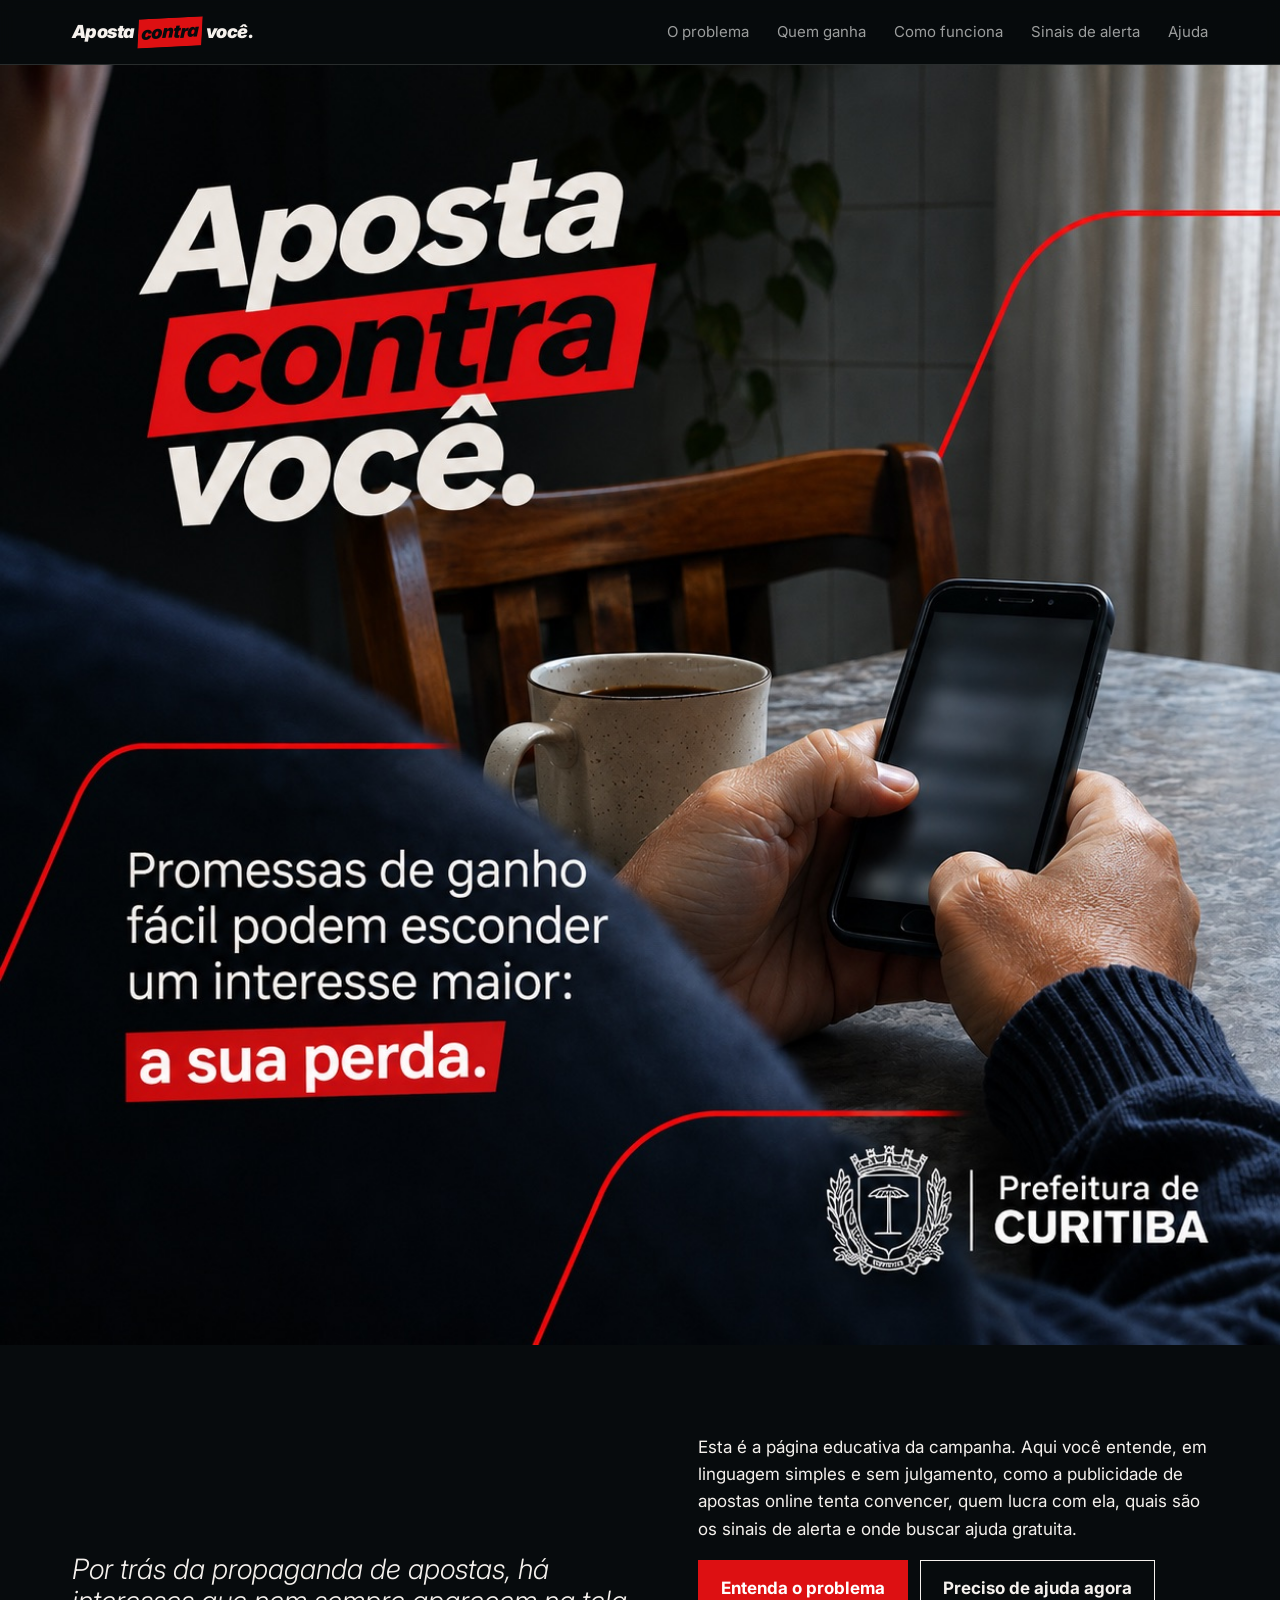
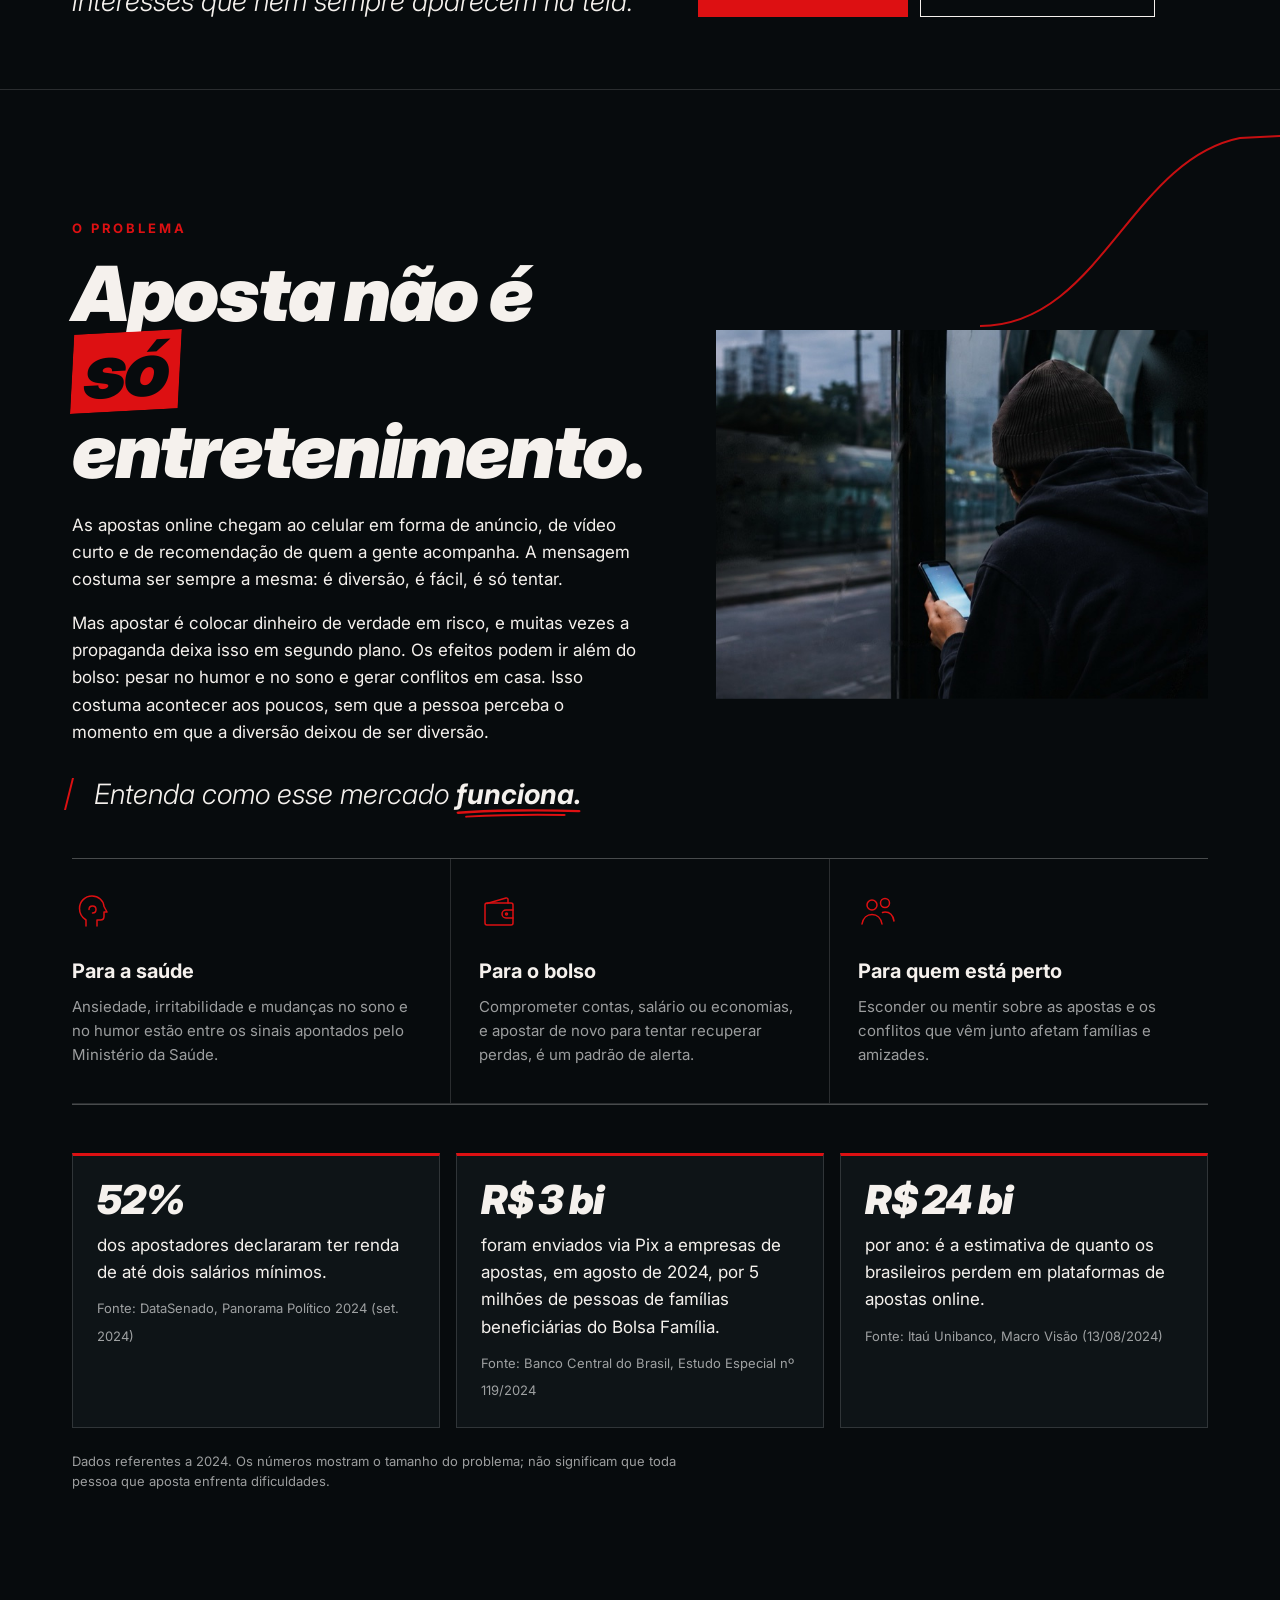
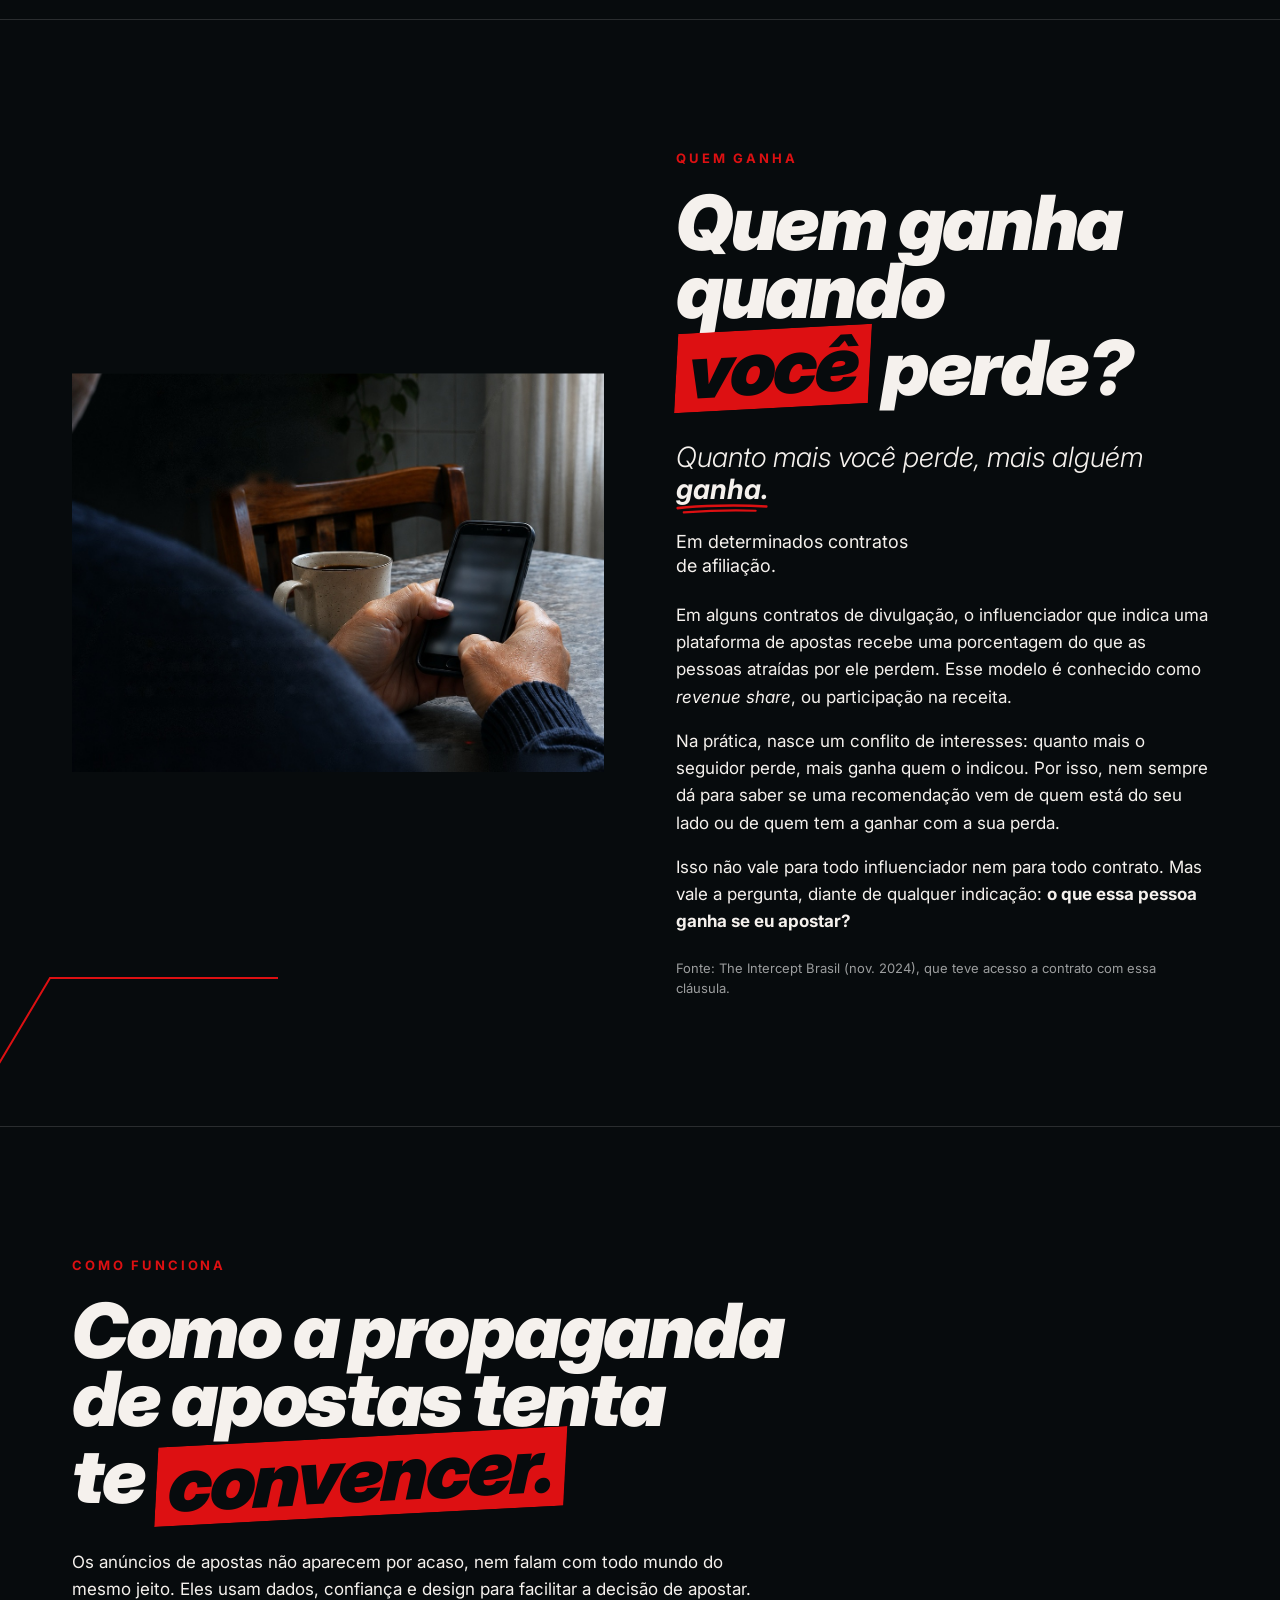
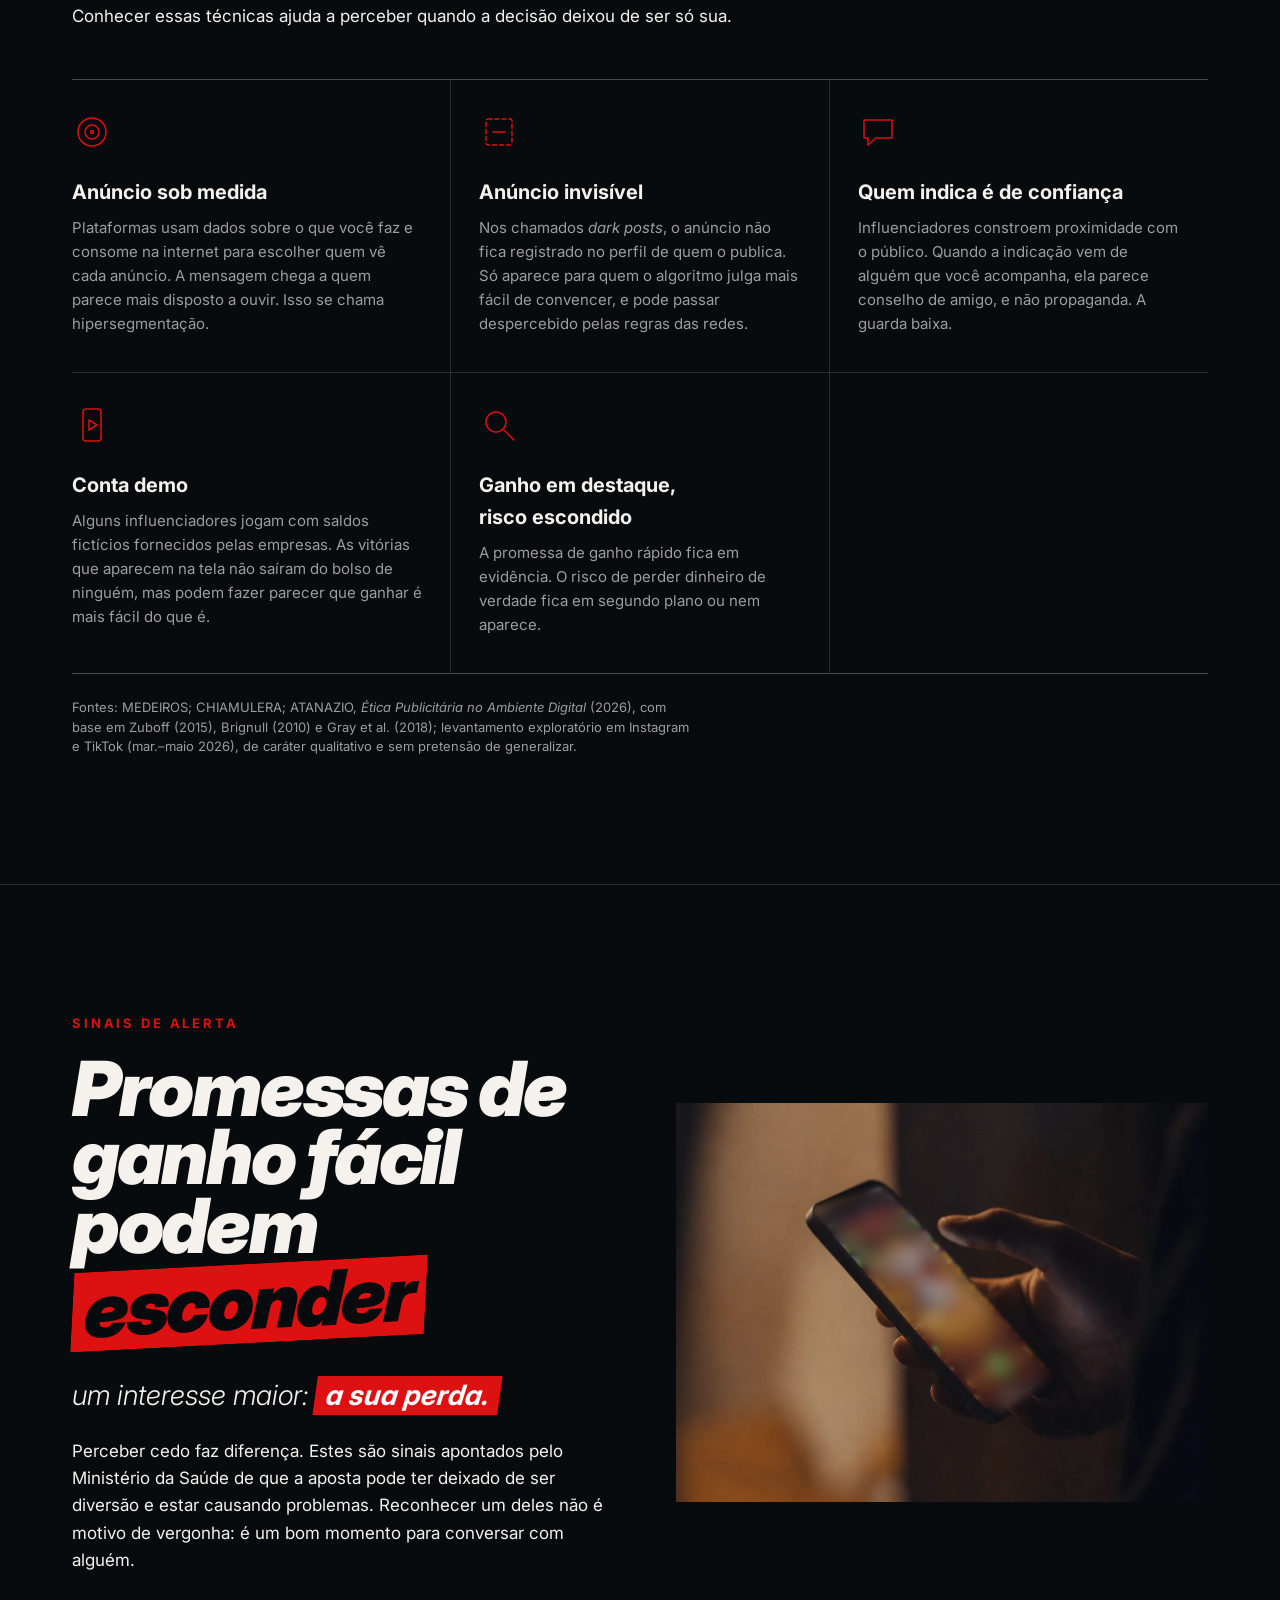
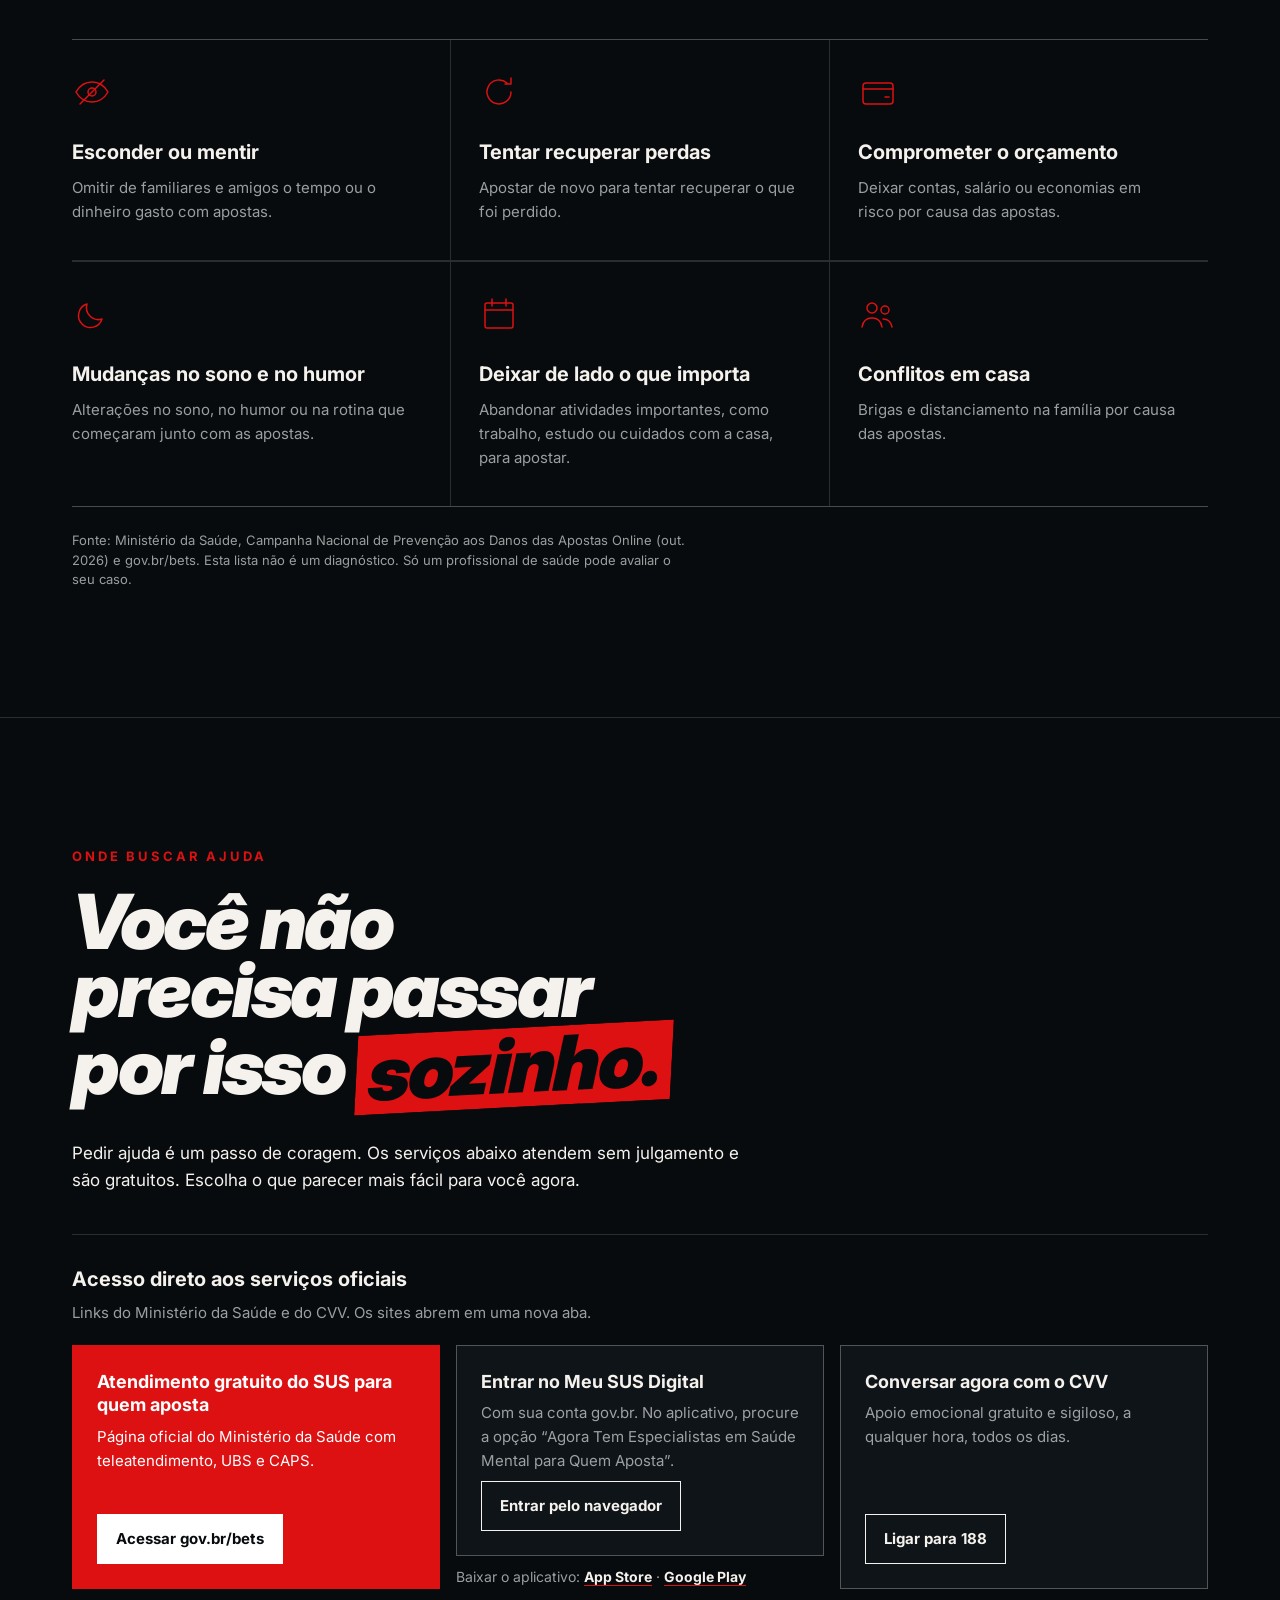
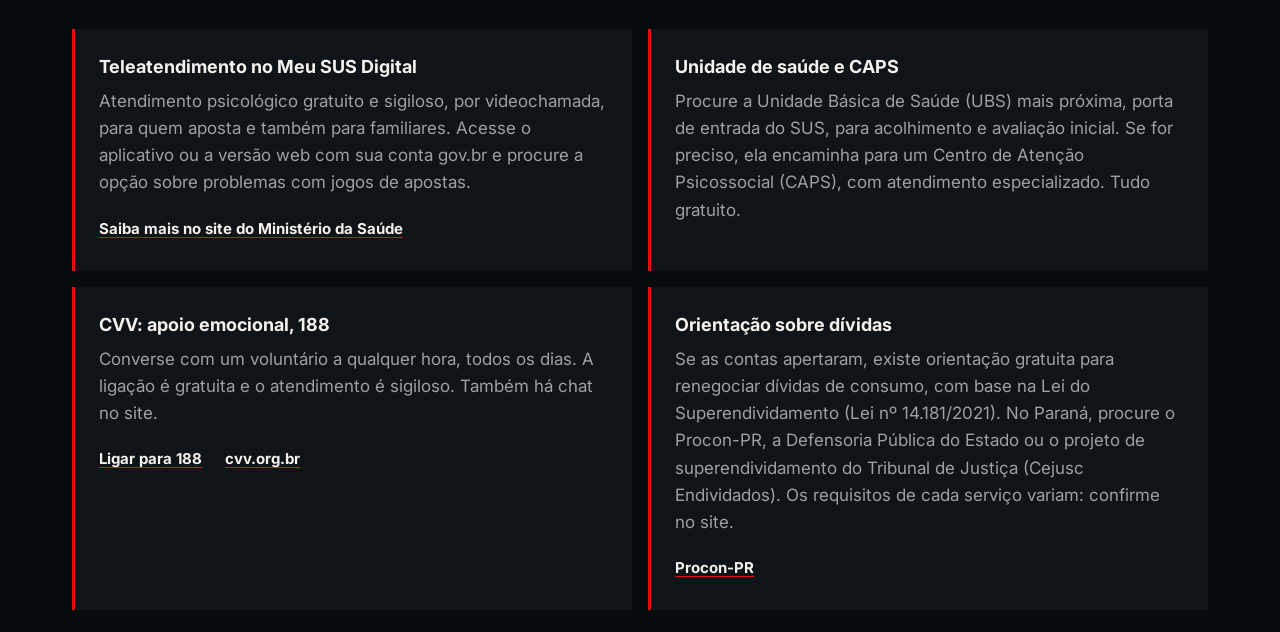
==== commit 5cf31ddd: "Foto em Sinais de alerta e acesso direto aos serviços oficiais Co-Authored-By: Claude Opus 5.5 <nore" ====
--- a/index.html
+++ b/index.html
@@ -220,12 +220,10 @@
               <p>Perceber cedo faz diferença. Estes são sinais apontados pelo Ministério da Saúde de que a aposta pode ter deixado de ser diversão e estar causando problemas. Reconhecer um deles não é motivo de vergonha: é um bom momento para conversar com alguém.</p>
             </div>
           </div>
-          <div class="foto foto-vazia" role="img" aria-label="Espaço reservado para foto">
-            <span>
-              <span class="pendente">[FOTO PENDENTE]</span><br><br>
-              Pessoa de costas ou em perfil com celular na mão, luz fria de fim de tarde, tela desfocada. Sem rosto frontal, dinheiro, fichas ou marcas reais.
-            </span>
-          </div>
+          <figure class="foto">
+            <img class="foco-celular" src="img/foto-celular-sinais.jpg" width="1024" height="1536" loading="lazy"
+                 alt="Mão segurando um celular em ambiente escuro; a tela, desfocada, mostra um jogo de apostas colorido.">
+          </figure>
         </div>
 
         <ul class="lista-3 seis" aria-label="Sinais de alerta">
@@ -273,6 +271,39 @@
         </h2>
         <div class="texto">
           <p>Pedir ajuda é um passo de coragem. Os serviços abaixo atendem sem julgamento e são gratuitos. Escolha o que parecer mais fácil para você agora.</p>
+        </div>
+
+        <!-- Acesso direto: links oficiais conferidos em 24/11/2026 -->
+        <div class="acesso-direto" role="region" aria-labelledby="acesso-direto-titulo">
+          <h3 id="acesso-direto-titulo">Acesso direto aos serviços oficiais</h3>
+          <p class="acesso-nota">Links do Ministério da Saúde e do CVV. Os sites abrem em uma nova aba.</p>
+          <ul class="acessos">
+            <li>
+              <a class="acesso primario" href="https://www.gov.br/bets" target="_blank" rel="noopener">
+                <span class="acesso-titulo">Atendimento gratuito do SUS para quem aposta</span>
+                <span class="acesso-desc">Página oficial do Ministério da Saúde com teleatendimento, UBS e CAPS.</span>
+                <span class="acesso-botao">Acessar gov.br/bets</span>
+              </a>
+            </li>
+            <li>
+              <a class="acesso" href="https://meususdigital.saude.gov.br/login" target="_blank" rel="noopener">
+                <span class="acesso-titulo">Entrar no Meu SUS Digital</span>
+                <span class="acesso-desc">Com sua conta gov.br. No aplicativo, procure a opção “Agora Tem Especialistas em Saúde Mental para Quem Aposta”.</span>
+                <span class="acesso-botao">Entrar pelo navegador</span>
+              </a>
+              <p class="acesso-lojas">Baixar o aplicativo:
+                <a href="https://apps.apple.com/br/app/meususdigital/id1045754608" target="_blank" rel="noopener">App Store</a> ·
+                <a href="https://play.google.com/store/apps/details?id=br.gov.datasus.cnsdigital" target="_blank" rel="noopener">Google Play</a>
+              </p>
+            </li>
+            <li>
+              <a class="acesso" href="tel:188">
+                <span class="acesso-titulo">Conversar agora com o CVV</span>
+                <span class="acesso-desc">Apoio emocional gratuito e sigiloso, a qualquer hora, todos os dias.</span>
+                <span class="acesso-botao">Ligar para 188</span>
+              </a>
+            </li>
+          </ul>
         </div>
 
         <ul class="canais" aria-label="Canais de ajuda">
--- a/css/styles.css
+++ b/css/styles.css
@@ -237,6 +237,7 @@
 }
 .foto img { width: 100%; height: 100%; object-fit: cover; aspect-ratio: 4 / 3; }
 .foto img.foco-direita { object-position: 78% center; }
+.foto img.foco-celular { object-position: center 56%; }
 .foto figcaption {
   font-size: 0.8125rem; color: var(--branco-60); padding-top: 10px;
 }
@@ -395,3 +396,45 @@
 /* Ajustes finais */
 .rodape .rotulo-academico { margin-top: 40px; }
 .canal .acao { padding-block: 6px; }
+
+/* Acesso direto aos serviços oficiais (seção Ajuda) */
+.acesso-direto {
+  margin-top: 40px;
+  padding: 28px 0 0;
+  border-top: 1px solid var(--linha);
+}
+.acesso-direto h3 { margin: 0 0 6px; font-size: 1.25rem; font-weight: 700; }
+.acesso-nota { margin: 0 0 20px; font-size: 0.9375rem; color: var(--branco-60); }
+.acessos {
+  list-style: none; margin: 0; padding: 0;
+  display: grid; gap: 16px;
+}
+@media (min-width: 900px) { .acessos { grid-template-columns: repeat(3, 1fr); } }
+.acessos li { display: flex; flex-direction: column; }
+.acesso {
+  flex: 1;
+  display: flex; flex-direction: column; gap: 8px;
+  padding: 24px;
+  background: var(--superficie);
+  border: 1px solid rgba(255, 255, 255, 0.28);
+  text-decoration: none;
+  color: var(--branco-papel);
+}
+.acesso:hover { border-color: var(--branco-papel); }
+.acesso-titulo { font-size: 1.125rem; font-weight: 700; line-height: 1.3; }
+.acesso-desc { font-size: 0.9375rem; color: var(--branco-60); }
+.acesso-botao {
+  margin-top: auto;
+  align-self: flex-start;
+  padding: 12px 18px;
+  font-weight: 700; font-size: 0.9375rem;
+  border: 1px solid var(--branco-papel);
+}
+.acesso:hover .acesso-botao { background: var(--branco-papel); color: var(--preto); }
+/* Card principal: faixa vermelha, texto branco (contraste ~5:1) */
+.acesso.primario { background: var(--vermelho); border-color: var(--vermelho); color: #fff; }
+.acesso.primario .acesso-desc { color: #fff; }
+.acesso.primario .acesso-botao { background: #fff; color: var(--preto); border-color: #fff; }
+.acesso.primario:hover { background: #b80d0f; border-color: #b80d0f; }
+.acesso-lojas { margin: 10px 0 0; font-size: 0.875rem; color: var(--branco-60); }
+.acesso-lojas a { color: var(--branco-papel); font-weight: 700; }
